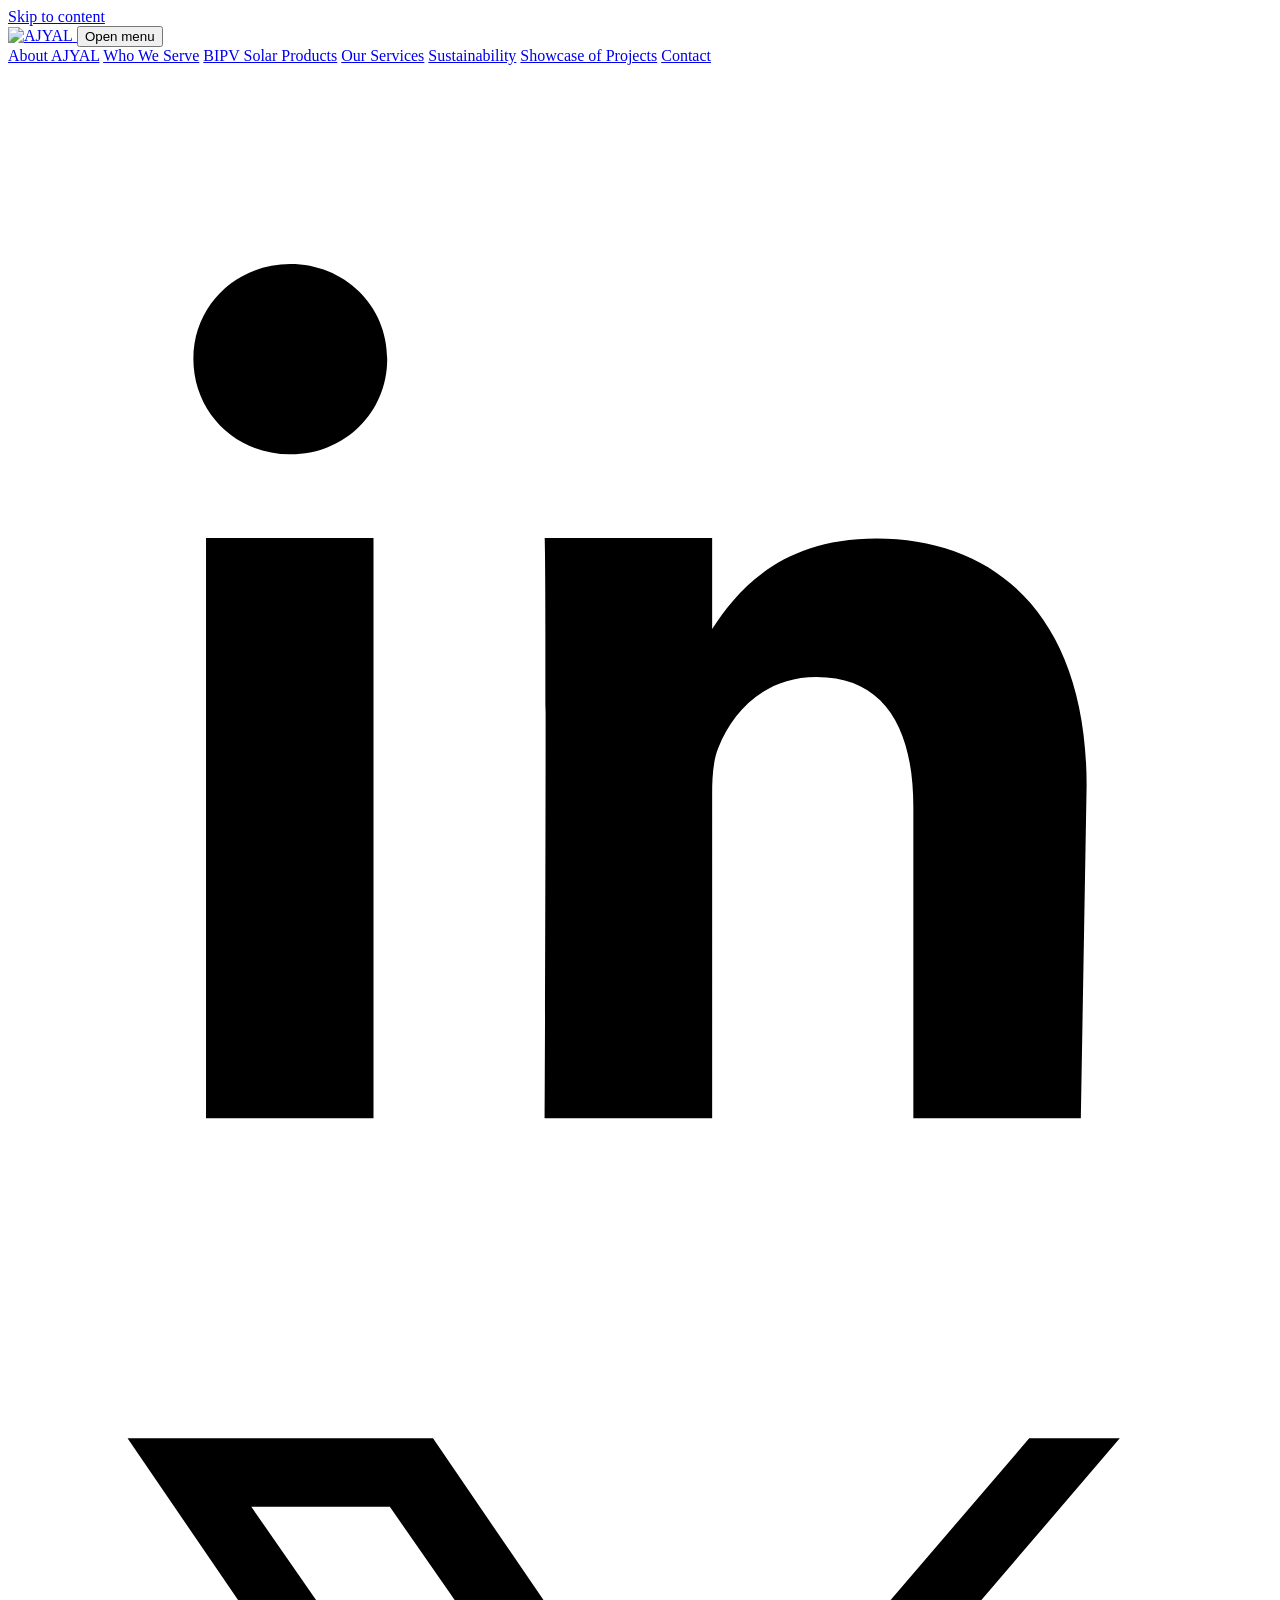
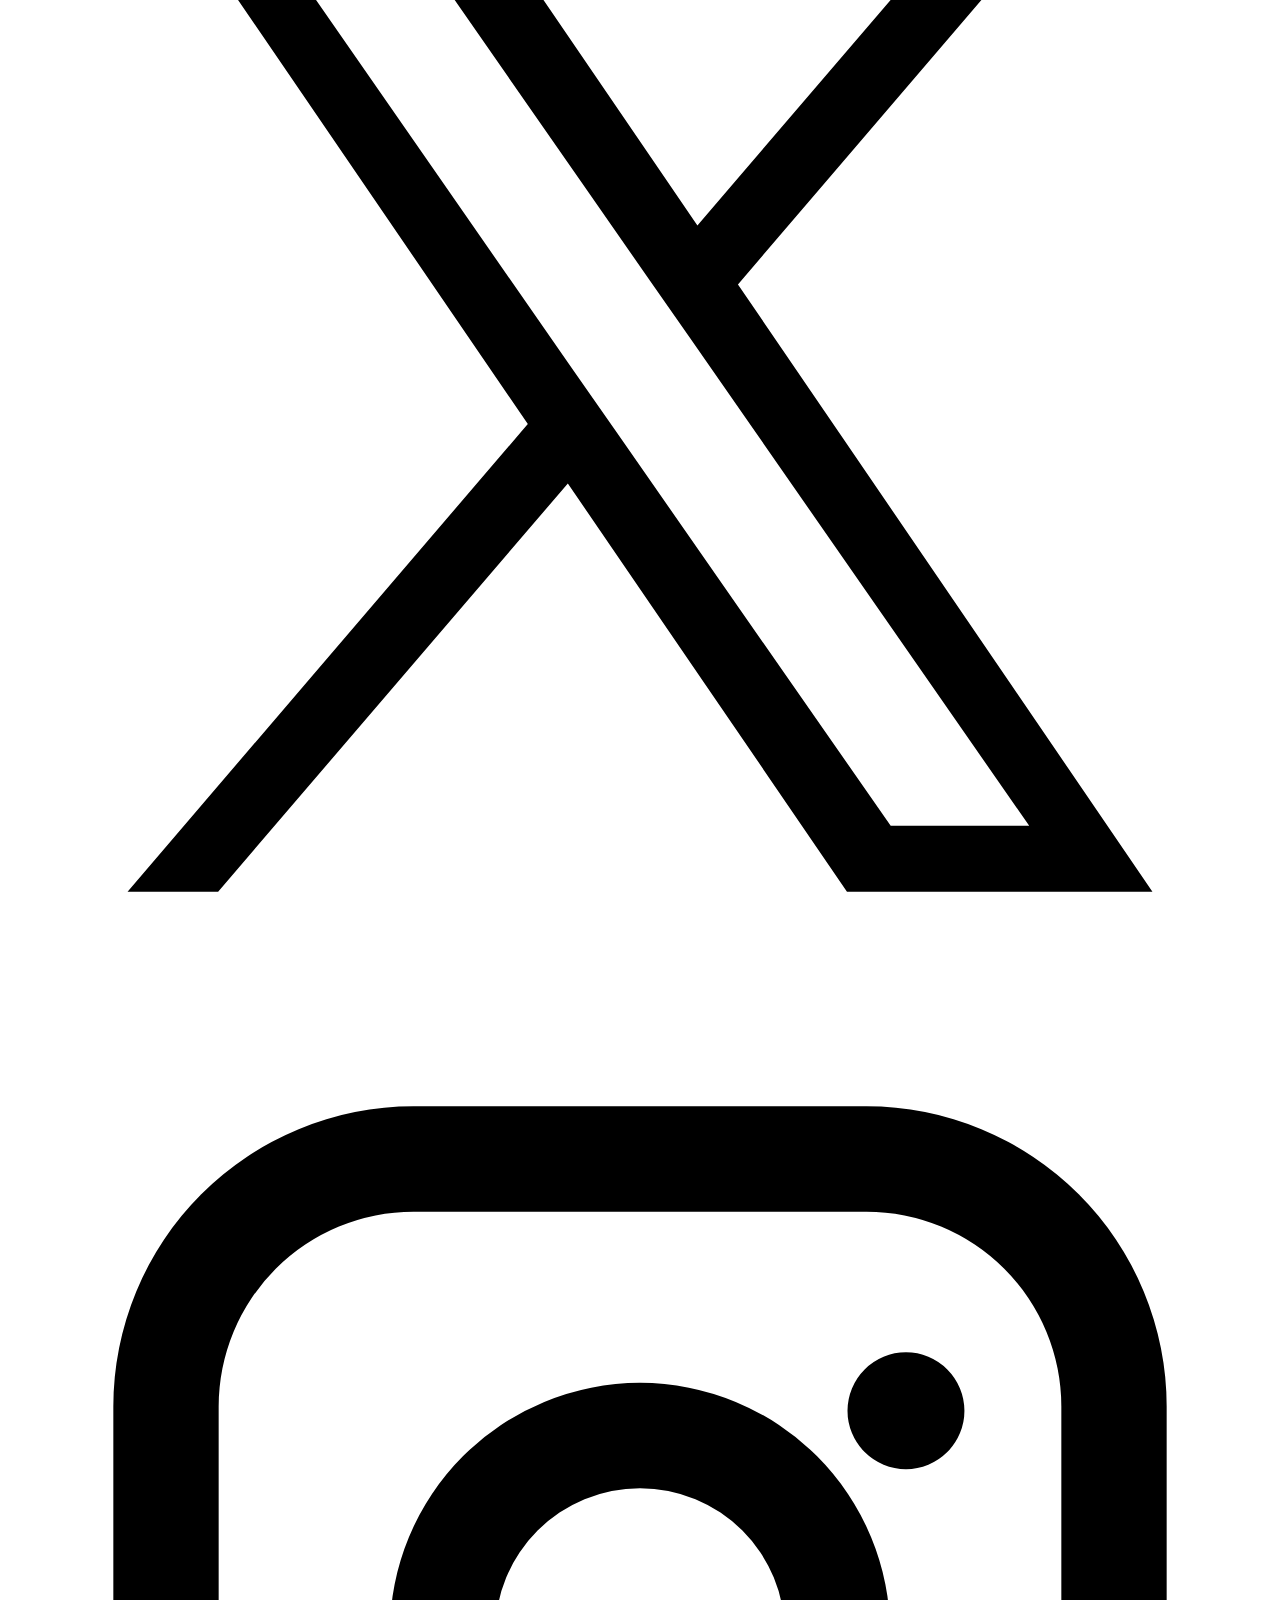
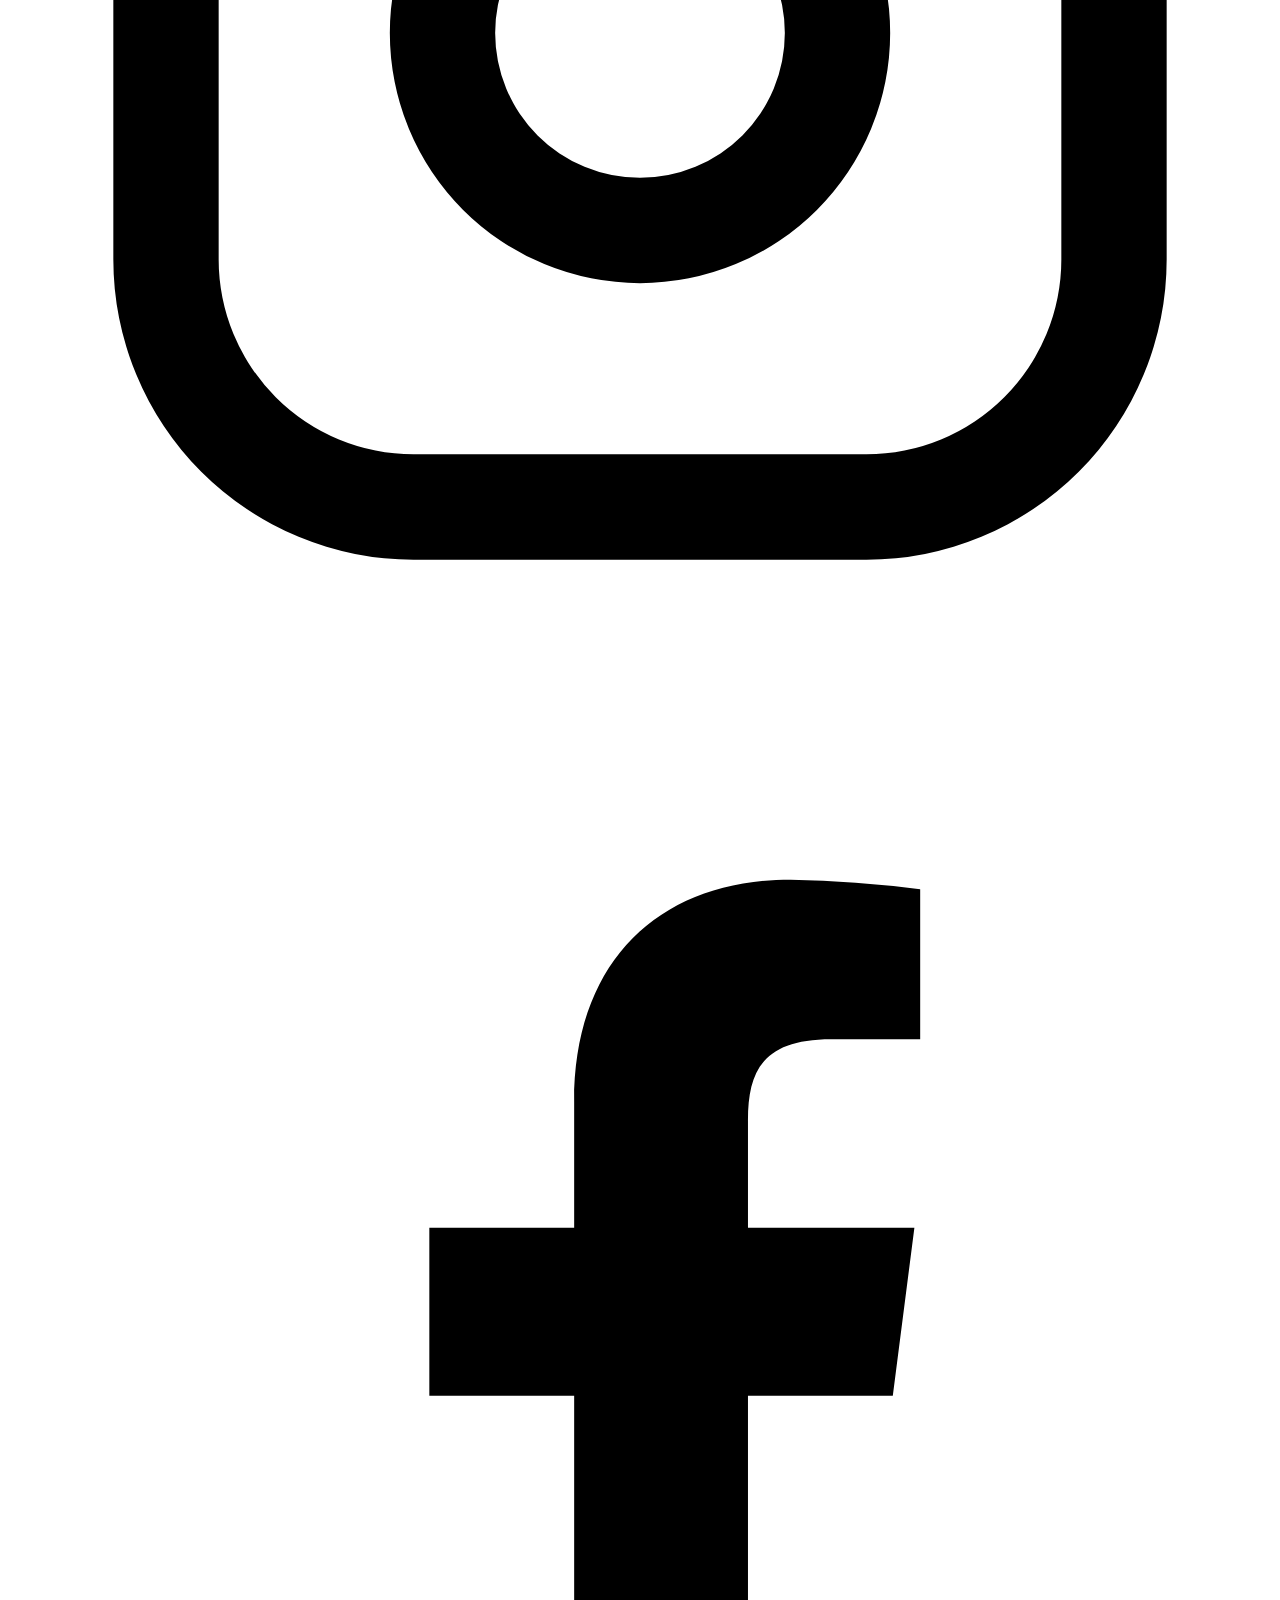
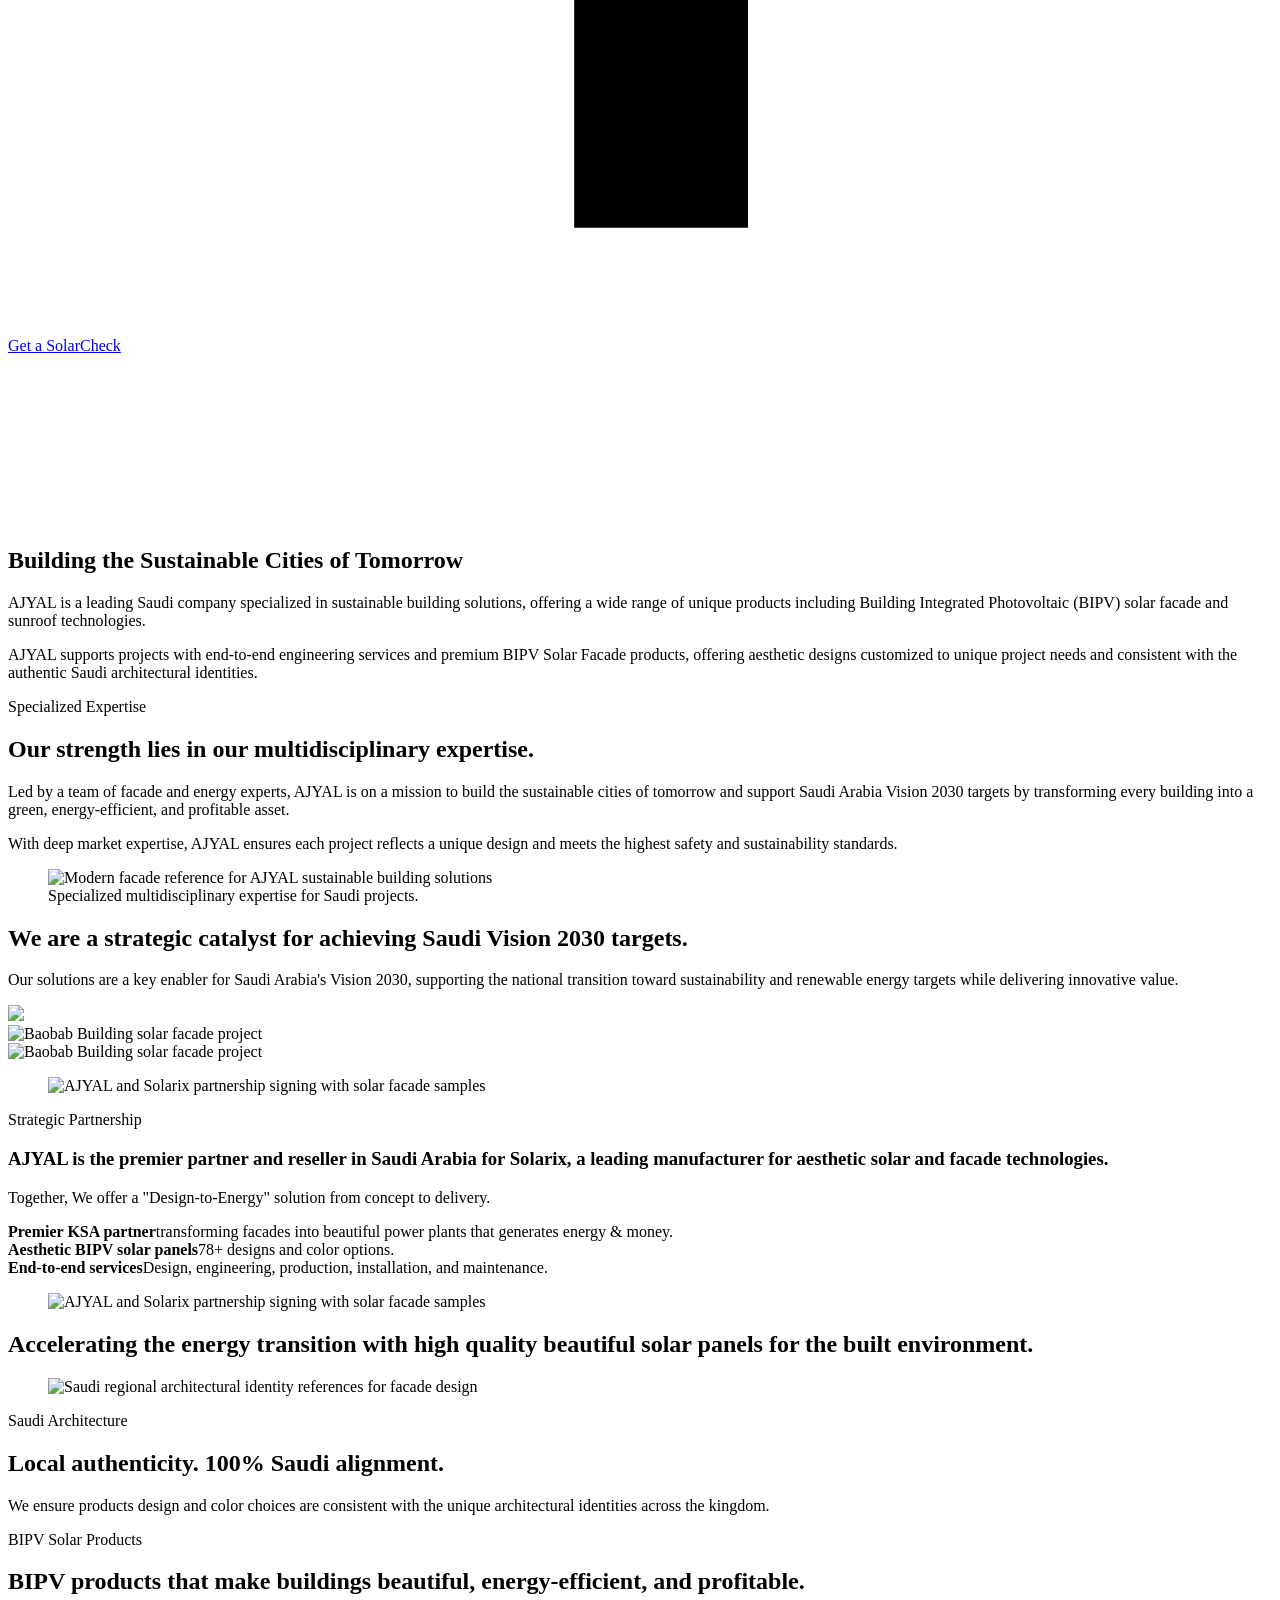
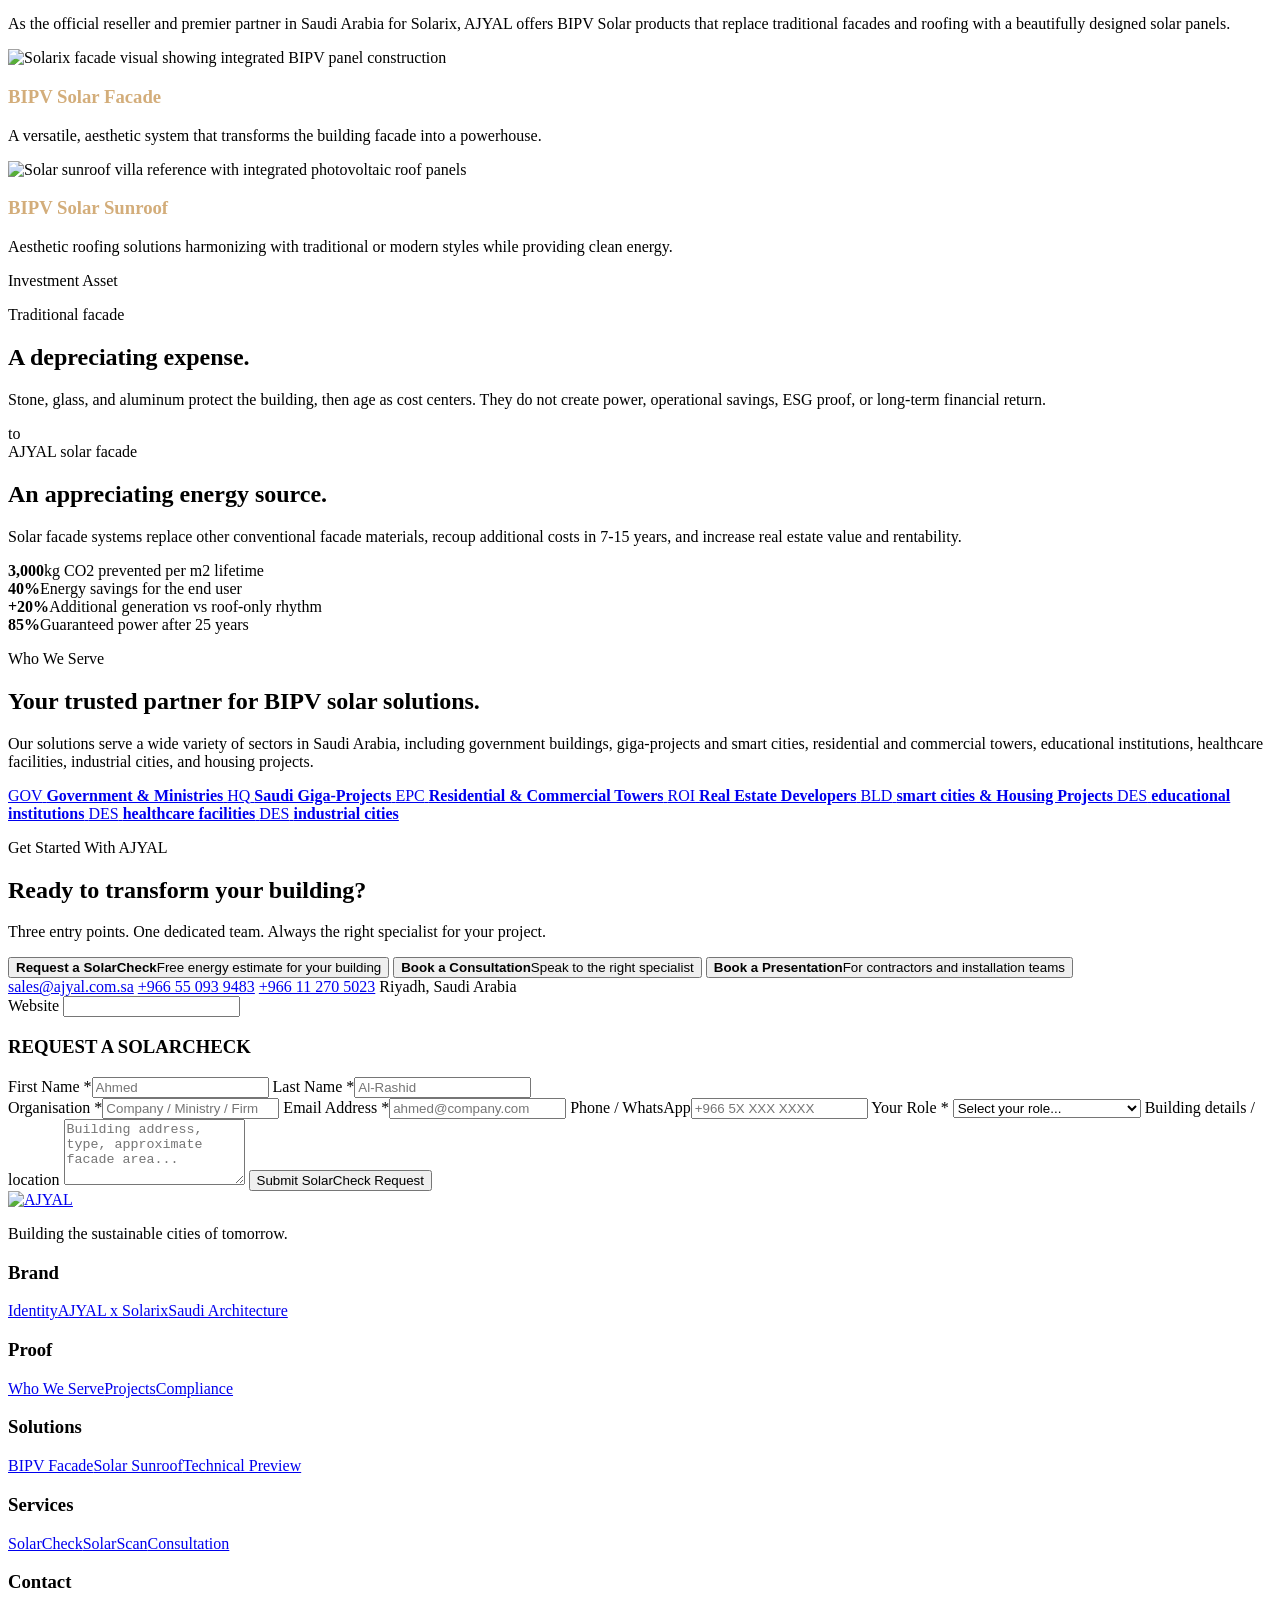
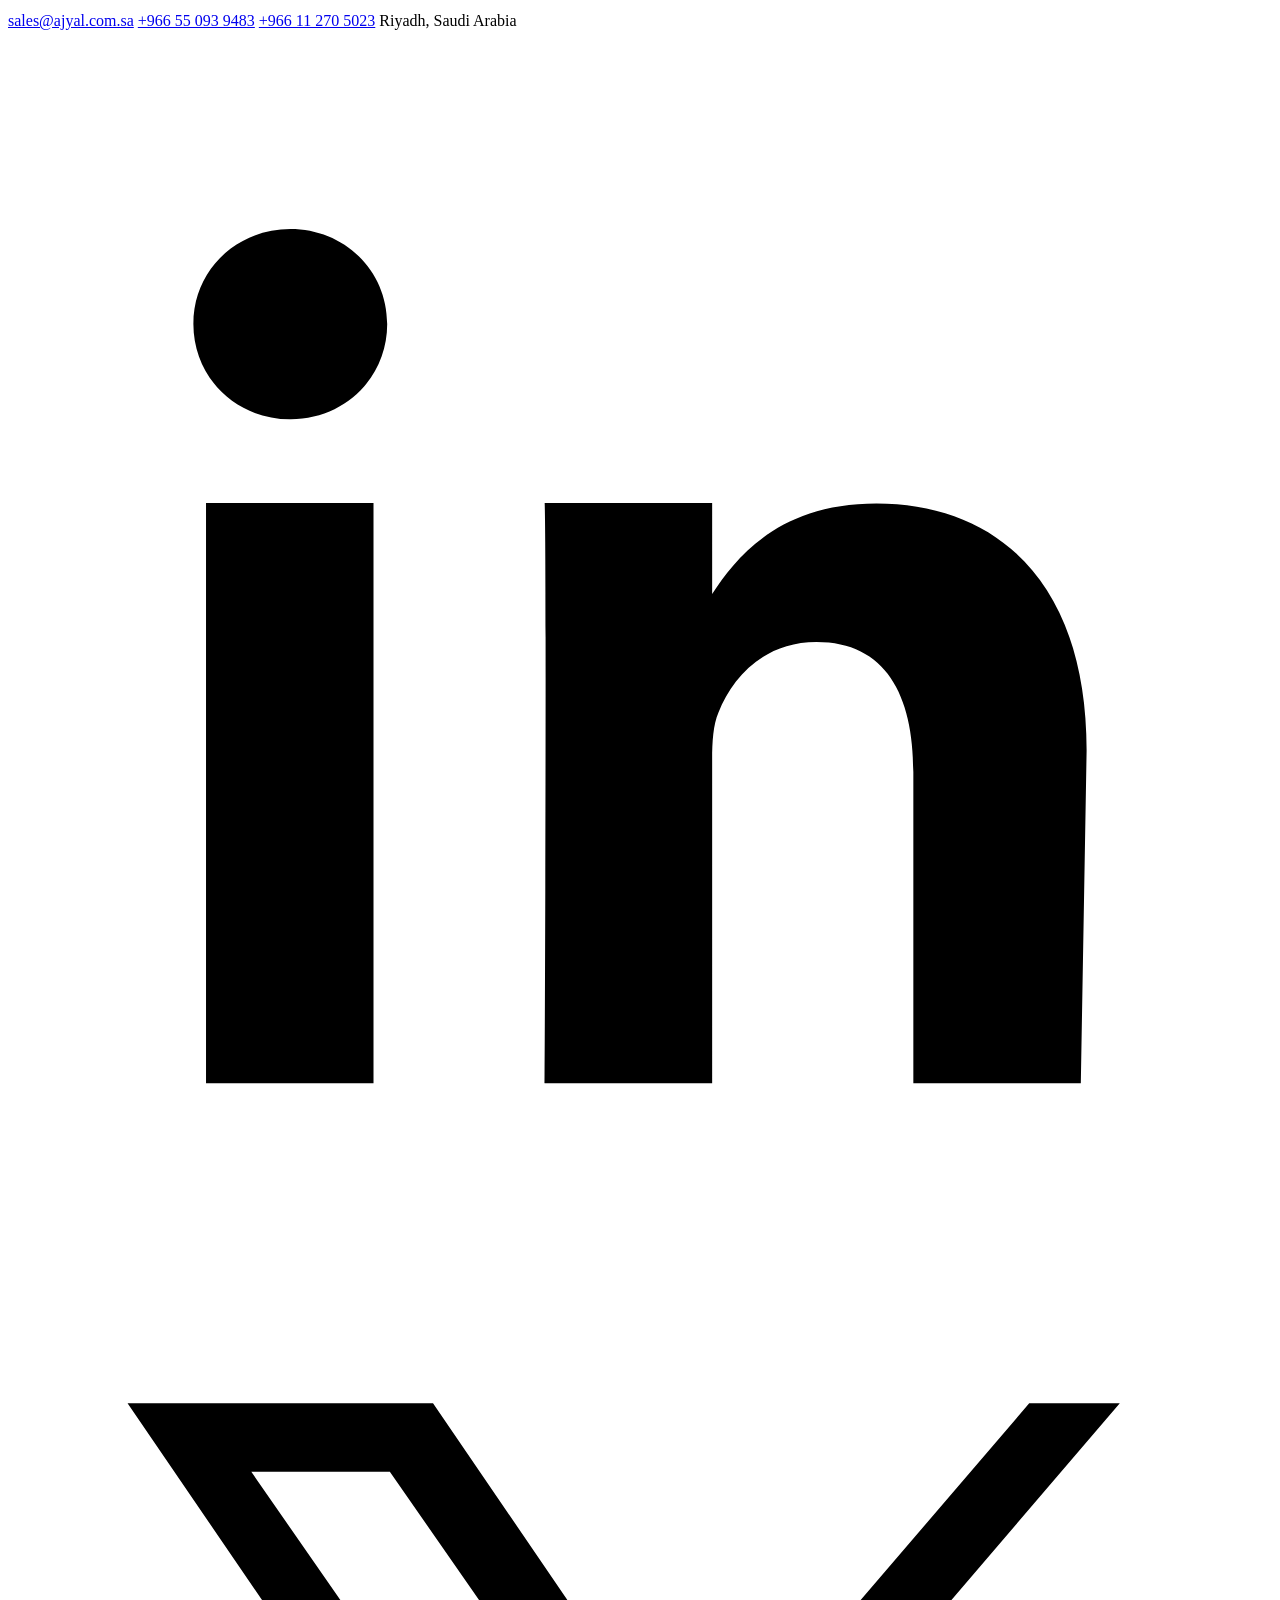
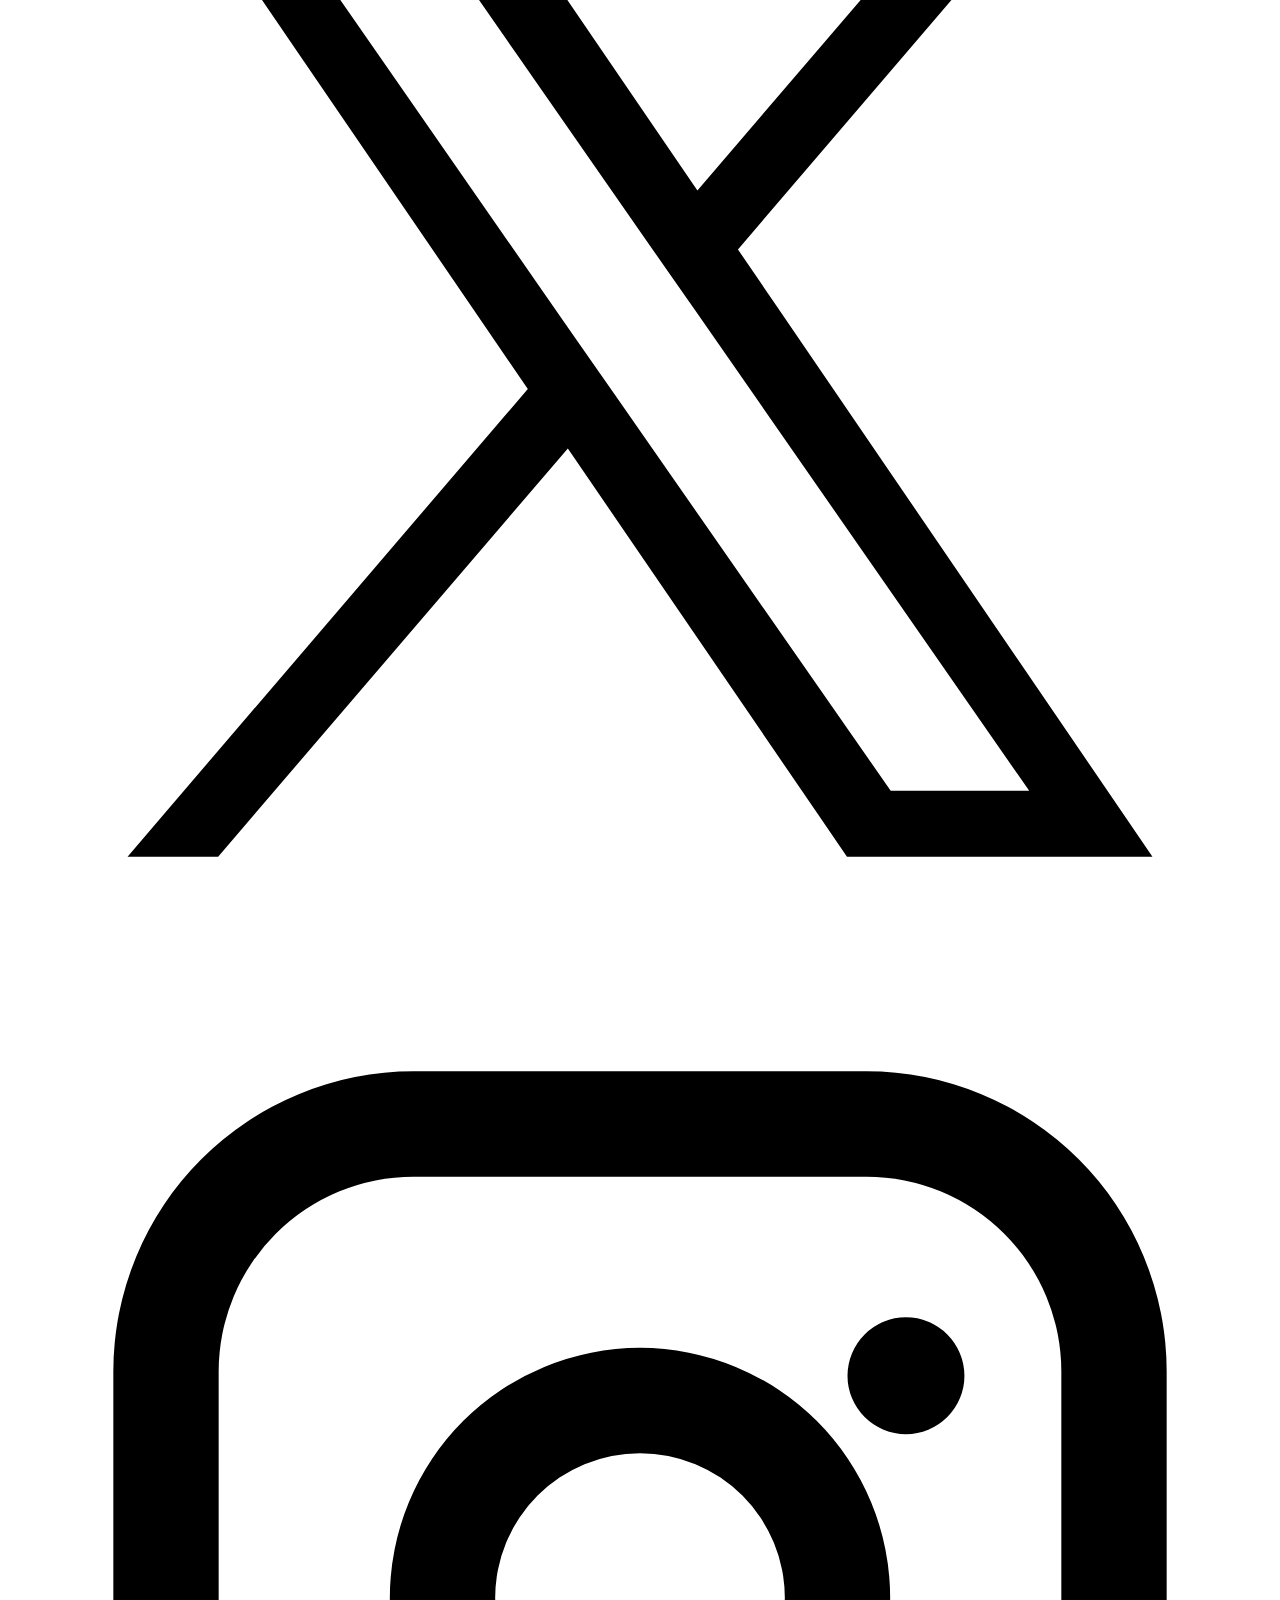
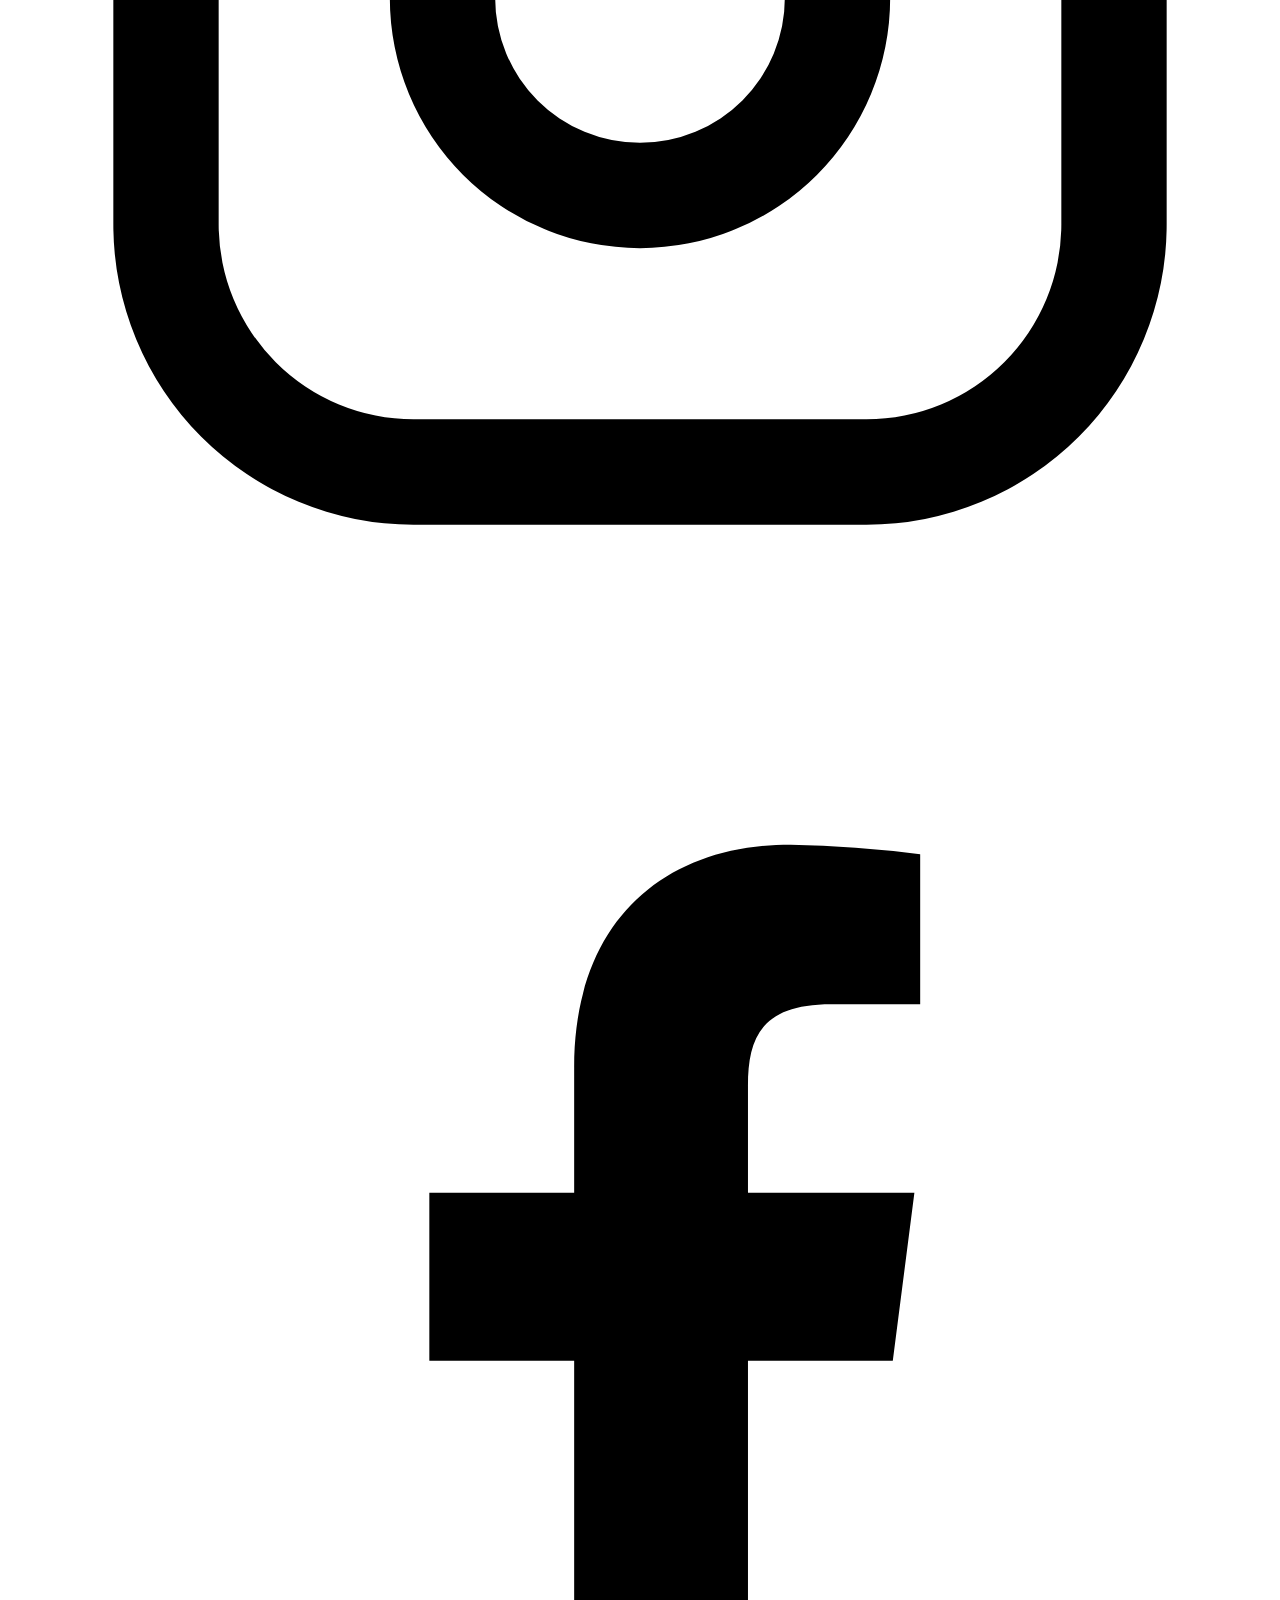
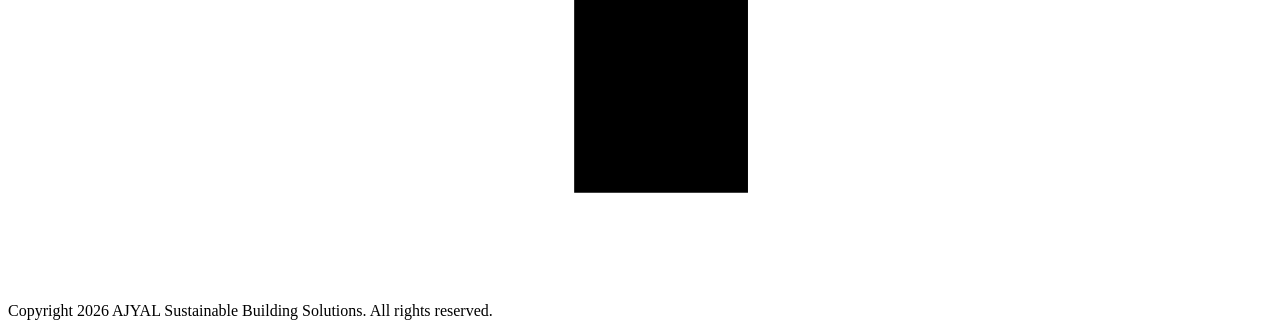
==== index.html @ d6abf7fc "Add files via upload" ====
<!doctype html>
<html lang="en">
  <head>
    <meta charset="utf-8">
    <meta name="viewport" content="width=device-width, initial-scale=1">
    <title>AJYAL | Sustainable Building Solutions</title>
    <meta name="description" content="AJYAL is Saudi Arabia's sustainable building solutions partner, transforming facades into beautiful, energy-generating assets through BIPV solar facade and sunroof solutions.">
    <link rel="stylesheet" href="assets/css/styles.css">
  </head>
  <body>
    <a class="skip-link" href="#main">Skip to content</a>

    <header class="nav" data-nav>
      <div class="nav-inner">
        <a class="brand" href="#top" aria-label="AJYAL homepage">
          <img class="brand-logo" src="assets/img/ajyal-logotype-white.svg" alt="AJYAL">
        </a>

        <button class="nav-toggle" type="button" aria-expanded="false" aria-controls="main-menu" data-nav-toggle>
          <span></span><span></span>
          <span class="sr-only">Open menu</span>
        </button>

        <nav class="nav-links" id="main-menu" data-nav-menu aria-label="Main navigation">
          <a href="#identity">About AJYAL</a>
          <a href="#audience">Who We Serve</a>
          <a href="#solutions">BIPV Solar Products</a>
          <a href="#process">Our Services</a>
          <a href="#compliance">Sustainability</a>
          <a href="#projects">Showcase of Projects</a>
          <a href="footer">Contact</a>
          <div class="nav-socials" aria-label="AJYAL social links">
            <a href="#" aria-label="LinkedIn">
              <svg viewBox="0 0 24 24" aria-hidden="true">
                <path d="M6.94 8.98H3.76V20h3.18V8.98ZM7.2 5.58c0-1.02-.82-1.8-1.84-1.8s-1.84.78-1.84 1.8.81 1.81 1.83 1.81h.02c1.02 0 1.83-.79 1.83-1.81ZM20.48 13.68c0-3.2-1.71-4.69-3.99-4.69-1.84 0-2.66 1.01-3.12 1.72V8.98h-3.18c.04 1.03 0 11.02 0 11.02h3.18v-6.15c0-.33.02-.66.12-.89.26-.66.86-1.34 1.86-1.34 1.31 0 1.84 1 1.84 2.47V20h3.18l.11-6.32Z"/>
              </svg>
            </a>
            <a href="#" aria-label="Twitter">
              <svg viewBox="0 0 24 24" aria-hidden="true">
                <path d="M13.86 10.47 21.11 2h-1.72l-6.3 7.35L8.07 2H2.27l7.6 11.12L2.27 22h1.72l6.64-7.75L15.93 22h5.8l-7.87-11.53Zm-2.35 2.74-.77-1.1L4.62 3.3h2.63l4.94 7.1.77 1.1 6.43 9.25h-2.63l-5.25-7.54Z"/>
              </svg>
            </a>
            <a href="#" aria-label="Instagram">
              <svg viewBox="0 0 24 24" aria-hidden="true">
                <path d="M7.7 2h8.6A5.7 5.7 0 0 1 22 7.7v8.6a5.7 5.7 0 0 1-5.7 5.7H7.7A5.7 5.7 0 0 1 2 16.3V7.7A5.7 5.7 0 0 1 7.7 2Zm0 2A3.7 3.7 0 0 0 4 7.7v8.6A3.7 3.7 0 0 0 7.7 20h8.6a3.7 3.7 0 0 0 3.7-3.7V7.7A3.7 3.7 0 0 0 16.3 4H7.7Zm4.3 3.25A4.75 4.75 0 1 1 7.25 12 4.75 4.75 0 0 1 12 7.25Zm0 2A2.75 2.75 0 1 0 14.75 12 2.75 2.75 0 0 0 12 9.25Zm5.05-2.58a1.11 1.11 0 1 1-1.11 1.11 1.11 1.11 0 0 1 1.11-1.11Z"/>
              </svg>
            </a>
            <a href="#" aria-label="Facebook">
              <svg viewBox="0 0 24 24" aria-hidden="true">
                <path d="M14.05 22v-8.2h2.75l.41-3.19h-3.16V8.58c0-.92.26-1.55 1.58-1.55h1.69V4.18A22.67 22.67 0 0 0 14.86 4c-2.44 0-4.11 1.49-4.11 4.22v2.39H8v3.19h2.75V22h3.3Z"/>
              </svg>
            </a>
          </div>
        </nav>

        <a class="nav-cta" href="#contact" data-route="solarcheck">Get a SolarCheck</a>
      </div>
    </header>

    <main id="main">
      <section class="hero" id="top" aria-labelledby="hero-title">
        <canvas class="hero-canvas" data-hero-canvas aria-hidden="true"></canvas>
        <div class="hero-image" aria-hidden="true"></div>
        <div class="hero-shade" aria-hidden="true"></div>
        <div class="gold-rail" aria-hidden="true"></div>
        <img class="hero-pattern" src="assets/img/ajyal-golden-pattern.png" alt="" aria-hidden="true">

        <div class="hero-shell">
          <div class="hero-copy reveal">
            <h1 id="hero-title">Building the Sustainable Cities of Tomorrow</h1>
            <p>
              AJYAL is a leading Saudi company specialized in sustainable building solutions, offering a wide range of unique products including Building Integrated Photovoltaic (BIPV) solar facade and sunroof technologies.
             </p>
              <p>
                AJYAL supports projects with end-to-end engineering services and premium BIPV Solar Facade products, offering aesthetic designs customized to unique project needs and consistent with the authentic Saudi architectural identities.
                </p>
          </div>
        </div>
      </section>

      <section class="section identity" id="identity" aria-labelledby="identity-title">
        <div class="two-col identity-grid">
          <div class="reveal">
            <div class="section-label copper">
              <span></span>
              <p>Specialized Expertise</p>
            </div>
            <h2 id="identity-title">Our strength lies in our multidisciplinary expertise.</h2>
            <p class="lead">
              Led by a team of facade and energy experts, AJYAL is on a mission to build the sustainable cities of tomorrow and support Saudi Arabia Vision 2030 targets by transforming every building into a green, energy-efficient, and profitable asset.
            </p>
            <p>
              With deep market expertise, AJYAL ensures each project reflects a unique design and meets the highest safety and sustainability standards.
            </p>
          </div>
          <figure class="image-card reveal">
            <img src="assets/img/identity-modern-facade.jpg" alt="Modern facade reference for AJYAL sustainable building solutions">
            <figcaption>Specialized multidisciplinary expertise for Saudi projects.</figcaption>
          </figure>
        </div>
      </section>

      <section class="vision-band" aria-labelledby="vision-title">
        <div class="vision-inner reveal">
          <div>
            <h2 id="vision-title">We are a strategic catalyst for achieving Saudi Vision 2030 targets.</h2>
            <p>
              Our solutions are a key enabler for Saudi Arabia's Vision 2030, supporting the national transition toward sustainability and renewable energy targets while delivering innovative value.
            </p>
          </div>
          <div class="projects-grid">
          <article class="project-card featured reveal" style="--accent: #D3AD7A;" tabindex="0">
            <img src="assets/img/Saudi_Vision_2030_logo.svg">
        </div>
        <div class="projects-grid">
          <article class="project-card featured reveal" style="--accent: #D3AD7A;" tabindex="0">
            <img src="assets/img/2874996-156298661.webp" alt="Baobab Building solar facade project">
        </div>
        <div class="projects-grid">
          <article class="project-card featured reveal" style="--accent: #D3AD7A;" tabindex="0">
            <img src="assets/img/quality-of-life-program-seeklogo.png" alt="Baobab Building solar facade project">
        </div>
      </section>

      <section class="section partner" id="partner" aria-labelledby="partner-title">
        <div class="two-col partner-grid">
          <figure class="image-card tall reveal">
            <img src="assets/img/partner-signing-solarix.jpg" alt="AJYAL and Solarix partnership signing with solar facade samples">
          </figure>
          <div class="reveal">
            <div class="section-label green">
              <span></span>
              <p>Strategic Partnership</p>
            </div>
            <h3 id="partner-title">AJYAL is the premier partner and reseller in Saudi Arabia for Solarix, a leading manufacturer for aesthetic solar and facade technologies.</h2>
            <p class="lead">
              Together, We offer a "Design-to-Energy" solution from concept to delivery.
            </p>
            <div class="partner-proof">
              <article><strong>Premier KSA partner</strong><span>transforming facades into beautiful power plants that generates energy & money.</span></article>
              <article><strong>Aesthetic BIPV solar panels</strong><span>78+ designs and color options.</span></article>
              <article><strong>End-to-end services</strong><span>Design, engineering, production, installation, and maintenance.</span></article>
            </div>
          </div>
        </div>
      </section>

<section class="section partner" id="partner" aria-labelledby="partner-title">
        <div class="two-col partner-grid">
          <figure class="image-card tall reveal">
            <img src="assets/img/solarix_collections_overview_clay_01_1200x800px.webp" alt="AJYAL and Solarix partnership signing with solar facade samples">
          </figure>
          <div class="reveal">
            <div class="section-label green">
            </div>
            <h2 id="partner-title">Accelerating the energy transition with high quality beautiful solar panels for the built environment.</h2>
          </div>
        </div>
      </section>

<section class="section architecture" id="architecture" aria-labelledby="architecture-title">
        <div class="two-col">
          <figure class="image-card reveal">
            <img src="assets/img/saudi-architecture-map.jpg" alt="Saudi regional architectural identity references for facade design">
          </figure>
          <div class="reveal">
            <div class="section-label copper">
              <span></span>
              <p>Saudi Architecture</p>
            </div>
            <h2 id="architecture-title">Local authenticity. 100% Saudi alignment.</h2>
            <p class="lead">
              We ensure products design and color choices are consistent with the unique architectural identities across the kingdom.
            </p>
          </div>
        </div>
      </section>

      <section class="section dark solutions" id="solutions" aria-labelledby="solutions-title">
        <div class="section-heading reveal">
          <div>
            <div class="section-label">
              <span></span>
              <p>BIPV Solar Products</p>
            </div>
            <h2 id="solutions-title">BIPV products that make buildings beautiful, energy-efficient, and profitable.</h2>
          </div>
          <p>
            As the official reseller and premier partner in Saudi Arabia for Solarix, AJYAL offers BIPV Solar products that replace traditional facades and roofing with a beautifully designed solar panels.
          </p>
        </div>

        <div class="solution-grid">
          <article class="solution-card reveal">
            <img src="assets/img/project-kuijpers.webp" alt="Solarix facade visual showing integrated BIPV panel construction">
            <div>
              <h3 style="color: #D3AD7A">BIPV Solar Facade</h3>
              <p>A versatile, aesthetic system that transforms the building facade into a powerhouse.</p>
            </div>
          </article>
          <article class="solution-card reveal">
            <img src="assets/img/roofing-solarix.jpg" alt="Solar sunroof villa reference with integrated photovoltaic roof panels">
            <div>
              <h3 style="color: #D3AD7A">BIPV Solar Sunroof</h3>
              <p>Aesthetic roofing solutions harmonizing with traditional or modern styles while providing clean energy.</p>
            </div>
          </article>
        </div>
      </section>

      <section class="section reframe" aria-labelledby="asset-title">
        <div class="section-label copper centered-label">
          <span></span>
          <p>Investment Asset</p>
        </div>
        <div class="compare-grid reveal">
          <article class="compare-card paper">
            <span>Traditional facade</span>
            <h2 id="asset-title">A depreciating expense.</h2>
            <p>Stone, glass, and aluminum protect the building, then age as cost centers. They do not create power, operational savings, ESG proof, or long-term financial return.</p>
          </article>
          <div class="compare-arrow" aria-hidden="true">to</div>
          <article class="compare-card black">
            <span>AJYAL solar facade</span>
            <h2>An appreciating energy source.</h2>
            <p>Solar facade systems replace other conventional facade materials, recoup additional costs in 7-15 years, and increase real estate value and rentability.</p>
          </article>
        </div>
      </section>

      <section class="stats-strip" aria-label="BIPV performance statistics">
        <article class="reveal"><strong>3,000</strong><span>kg CO2 prevented per m2 lifetime</span></article>
        <article class="reveal"><strong>40%</strong><span>Energy savings for the end user</span></article>
        <article class="reveal"><strong>+20%</strong><span>Additional generation vs roof-only rhythm</span></article>
        <article class="reveal"><strong>85%</strong><span>Guaranteed power after 25 years</span></article>
      </section>

      <section class="section audience" id="audience" aria-labelledby="audience-title">
        <div class="section-heading reveal">
          <div>
            <div class="section-label copper">
              <span></span>
              <p>Who We Serve</p>
            </div>
            <h2 id="audience-title">Your trusted partner for BIPV solar solutions.</h2>
          </div>
          <p>
            Our solutions serve a wide variety of sectors in Saudi Arabia, including government buildings, giga-projects and smart cities, residential and commercial towers, educational institutions, healthcare facilities, industrial cities, and housing projects.
          </p>
        </div>
        <div class="audience-grid">
          <a class="audience-card reveal gov" href="#compliance">
            <span class="audience-icon">GOV</span>
            <strong>Government & Ministries</strong>
          </a>
          <a class="audience-card reveal hq" href="#contact" data-route="Consultation">
            <span class="audience-icon">HQ</span>
            <strong>Saudi Giga-Projects</strong>
          </a>
          <a class="audience-card reveal epc" href="#technical">
            <span class="audience-icon">EPC</span>
            <strong>Residential & Commercial Towers</strong>
          </a>
          <a class="audience-card reveal dev" href="#contact" data-route="SolarCheck">
            <span class="audience-icon">ROI</span>
            <strong>Real Estate Developers</strong>
          </a>
          <a class="audience-card reveal con" href="#process">
            <span class="audience-icon">BLD</span>
            <strong>smart cities & Housing Projects</strong>
          </a>
          <a class="audience-card reveal arch" href="#design">
            <span class="audience-icon">DES</span>
            <strong>educational institutions</strong>
          </a>
          <a class="audience-card reveal arch" href="#design">
            <span class="audience-icon">DES</span>
            <strong>healthcare facilities</strong>
          </a>
          <a class="audience-card reveal arch" href="#design">
            <span class="audience-icon">DES</span>
            <strong>industrial cities</strong>
          </a>
        </div>
      </section>

      <section class="section contact dark" id="contact" aria-labelledby="contact-title">
        <div class="contact-heading reveal">
          <div class="section-label centered-label">
            <span></span>
            <p>Get Started With AJYAL</p>
            <span></span>
          </div>
          <h2 id="contact-title">Ready to transform your building?</h2>
          <p>Three entry points. One dedicated team. Always the right specialist for your project.</p>
        </div>

        <div class="contact-grid reveal">
          <div class="route-tabs" role="tablist" aria-label="Contact route">
            <button type="button" class="route-tab is-active" role="tab" aria-selected="true" data-route-tab="SolarCheck">
              <strong>Request a SolarCheck</strong><span>Free energy estimate for your building</span>
            </button>
            <button type="button" class="route-tab" role="tab" aria-selected="false" data-route-tab="Consultation">
              <strong>Book a Consultation</strong><span>Speak to the right specialist</span>
            </button>
            <button type="button" class="route-tab" role="tab" aria-selected="false" data-route-tab="Presentation">
              <strong>Book a Presentation</strong><span>For contractors and installation teams</span>
            </button>
            <div class="contact-info">
              <a href="mailto:sales@ajyal.com.sa">sales@ajyal.com.sa</a>
              <a href="tel:+966550939483">+966 55 093 9483</a>
              <a href="tel:+966112705023">+966 11 270 5023</a>
              <span>Riyadh, Saudi Arabia</span>
            </div>
          </div>

          <form class="lead-form" action="contact.php" method="post" data-lead-form>
            <input type="hidden" name="route" value="SolarCheck" data-route-input>
            <label class="honeypot">Website <input type="text" name="website" tabindex="-1" autocomplete="off"></label>
            <div class="form-status" data-form-status role="status" aria-live="polite"></div>
            <div class="form-title">
              <h3 data-form-title>REQUEST A SOLARCHECK</h3>
              <span></span>
            </div>
            <div class="form-row">
              <label>First Name *<input type="text" name="first_name" placeholder="Ahmed" required></label>
              <label>Last Name *<input type="text" name="last_name" placeholder="Al-Rashid" required></label>
            </div>
            <label>Organisation *<input type="text" name="organization" placeholder="Company / Ministry / Firm" required></label>
            <label>Email Address *<input type="email" name="email" placeholder="ahmed@company.com" required></label>
            <label>Phone / WhatsApp<input type="tel" name="phone" placeholder="+966 5X XXX XXXX"></label>
            <label>Your Role *
              <select name="role" required>
                <option value="">Select your role...</option>
                <option>Architect / Design House</option>
                <option>EPC / Engineering Firm</option>
                <option>Real Estate Developer</option>
                <option>Government / Ministry</option>
                <option>Contractor</option>
                <option>International Company / HQ</option>
                <option>Other</option>
              </select>
            </label>
            <label><span data-message-label>Building details / location</span>
              <textarea name="message" rows="4" placeholder="Building address, type, approximate facade area..." required></textarea>
            </label>
            <button class="btn btn-gold form-submit" type="submit" data-submit-label>Submit SolarCheck Request</button>
            <noscript>
              <p class="noscript-note">JavaScript is disabled. The form will submit directly to contact.php.</p>
            </noscript>
          </form>
        </div>
      </section>
    </main>

    <footer class="footer">
      <div class="footer-grid">
        <div>
          <a class="brand" href="#top" aria-label="AJYAL homepage">
            <img class="brand-logo brand-logo-footer" src="assets/img/ajyal-logotype-white.svg" alt="AJYAL">
          </a>
          <p>Building the sustainable cities of tomorrow.</p>
        </div>
        <div><h3>Brand</h3><a href="#identity">Identity</a><a href="#partner">AJYAL x Solarix</a><a href="#architecture">Saudi Architecture</a></div>
        <div><h3>Proof</h3><a href="#audience">Who We Serve</a><a href="#projects">Projects</a><a href="#compliance">Compliance</a></div>
        <div><h3>Solutions</h3><a href="#solutions">BIPV Facade</a><a href="#solutions">Solar Sunroof</a><a href="#technical">Technical Preview</a></div>
        <div><h3>Services</h3><a href="#process">SolarCheck</a><a href="#process">SolarScan</a><a href="#contact">Consultation</a></div>
        <div>
          <h3>Contact</h3>
          <a href="mailto:sales@ajyal.com.sa">sales@ajyal.com.sa</a>
          <a href="tel:+966550939483">+966 55 093 9483</a>
          <a href="tel:+966112705023">+966 11 270 5023</a>
          <span class="footer-location">Riyadh, Saudi Arabia</span>
          <div class="footer-socials" aria-label="AJYAL social links">
            <a href="#" aria-label="LinkedIn">
              <svg viewBox="0 0 24 24" aria-hidden="true">
                <path d="M6.94 8.98H3.76V20h3.18V8.98ZM7.2 5.58c0-1.02-.82-1.8-1.84-1.8s-1.84.78-1.84 1.8.81 1.81 1.83 1.81h.02c1.02 0 1.83-.79 1.83-1.81ZM20.48 13.68c0-3.2-1.71-4.69-3.99-4.69-1.84 0-2.66 1.01-3.12 1.72V8.98h-3.18c.04 1.03 0 11.02 0 11.02h3.18v-6.15c0-.33.02-.66.12-.89.26-.66.86-1.34 1.86-1.34 1.31 0 1.84 1 1.84 2.47V20h3.18l.11-6.32Z"/>
              </svg>
            </a>
            <a href="#" aria-label="Twitter">
              <svg viewBox="0 0 24 24" aria-hidden="true">
                <path d="M13.86 10.47 21.11 2h-1.72l-6.3 7.35L8.07 2H2.27l7.6 11.12L2.27 22h1.72l6.64-7.75L15.93 22h5.8l-7.87-11.53Zm-2.35 2.74-.77-1.1L4.62 3.3h2.63l4.94 7.1.77 1.1 6.43 9.25h-2.63l-5.25-7.54Z"/>
              </svg>
            </a>
            <a href="#" aria-label="Instagram">
              <svg viewBox="0 0 24 24" aria-hidden="true">
                <path d="M7.7 2h8.6A5.7 5.7 0 0 1 22 7.7v8.6a5.7 5.7 0 0 1-5.7 5.7H7.7A5.7 5.7 0 0 1 2 16.3V7.7A5.7 5.7 0 0 1 7.7 2Zm0 2A3.7 3.7 0 0 0 4 7.7v8.6A3.7 3.7 0 0 0 7.7 20h8.6a3.7 3.7 0 0 0 3.7-3.7V7.7A3.7 3.7 0 0 0 16.3 4H7.7Zm4.3 3.25A4.75 4.75 0 1 1 7.25 12 4.75 4.75 0 0 1 12 7.25Zm0 2A2.75 2.75 0 1 0 14.75 12 2.75 2.75 0 0 0 12 9.25Zm5.05-2.58a1.11 1.11 0 1 1-1.11 1.11 1.11 1.11 0 0 1 1.11-1.11Z"/>
              </svg>
            </a>
            <a href="#" aria-label="Facebook">
              <svg viewBox="0 0 24 24" aria-hidden="true">
                <path d="M14.05 22v-8.2h2.75l.41-3.19h-3.16V8.58c0-.92.26-1.55 1.58-1.55h1.69V4.18A22.67 22.67 0 0 0 14.86 4c-2.44 0-4.11 1.49-4.11 4.22v2.39H8v3.19h2.75V22h3.3Z"/>
              </svg>
            </a>
          </div>
        </div>
      </div>
      <div class="footer-bottom">
        <span>Copyright 2026 AJYAL Sustainable Building Solutions. All rights reserved.</span>
      </div>
    </footer>

    <script src="assets/js/main.js"></script>
  </body>
</html>
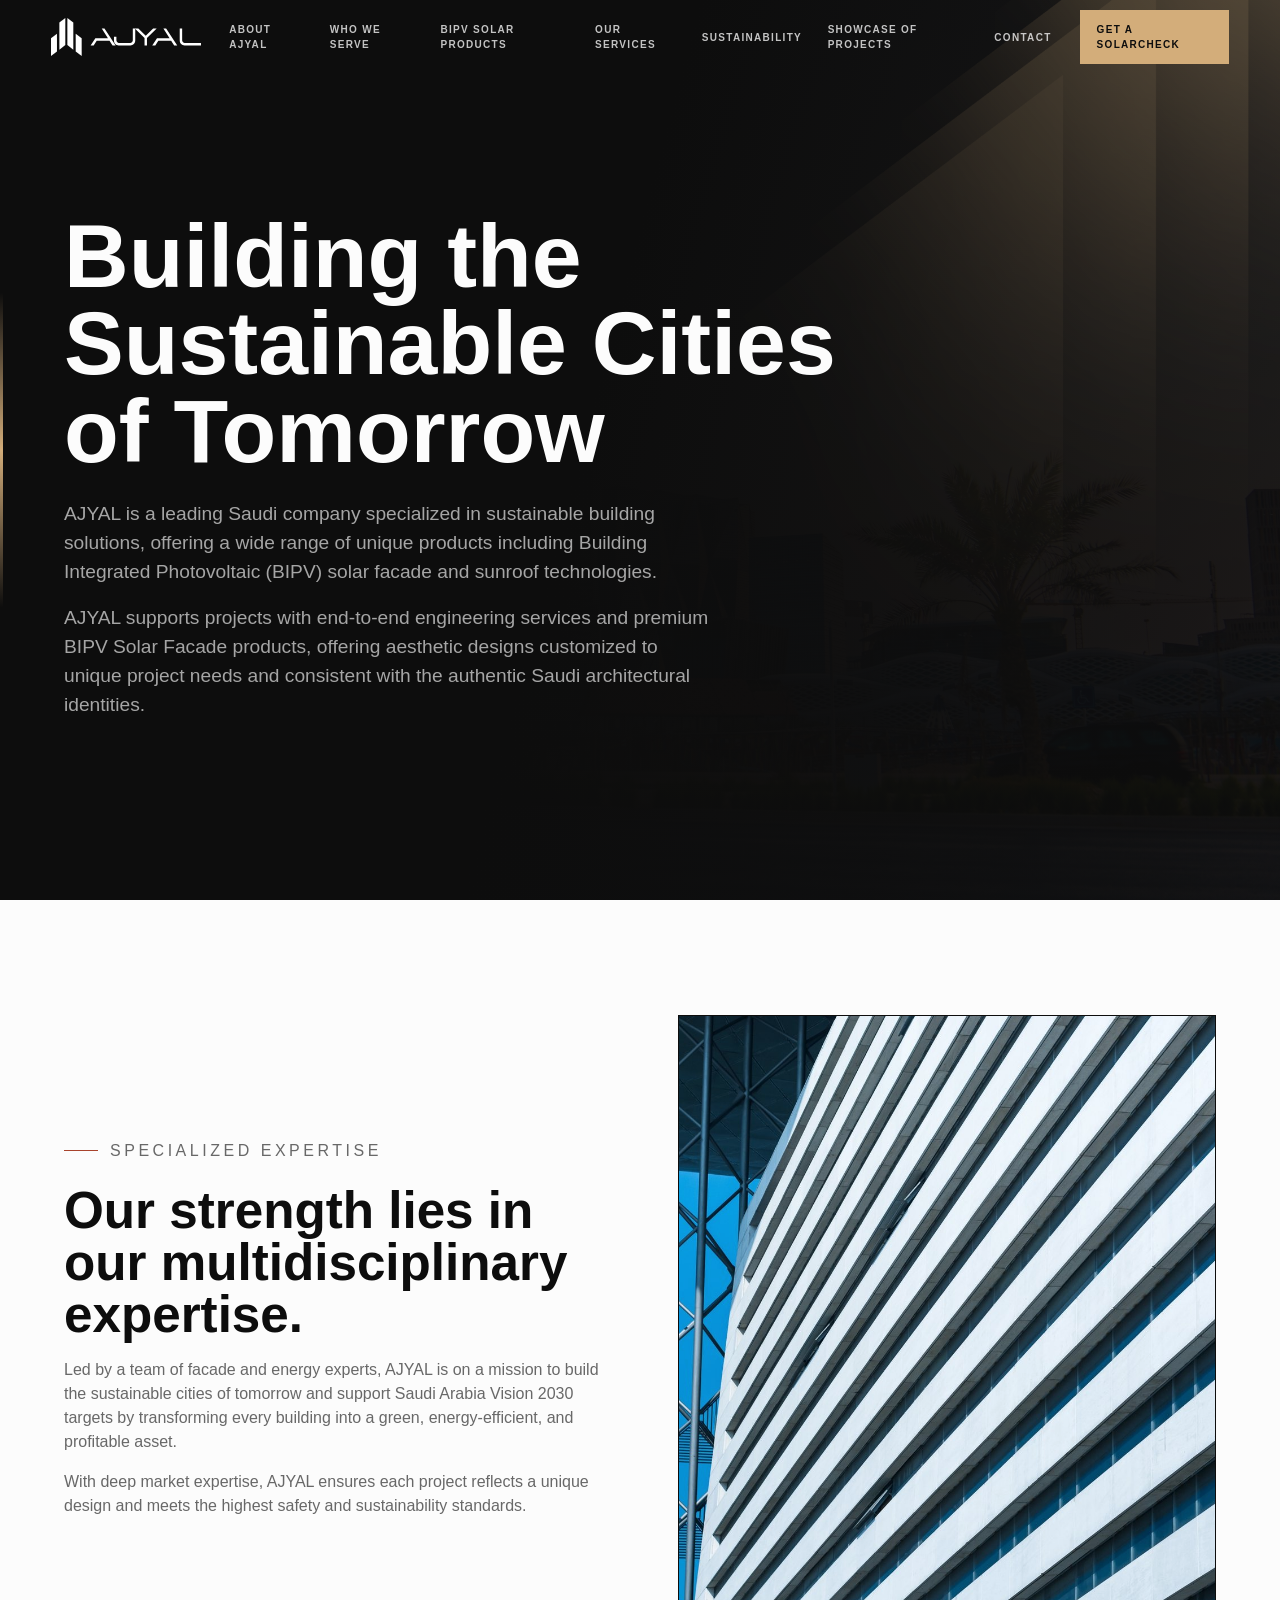
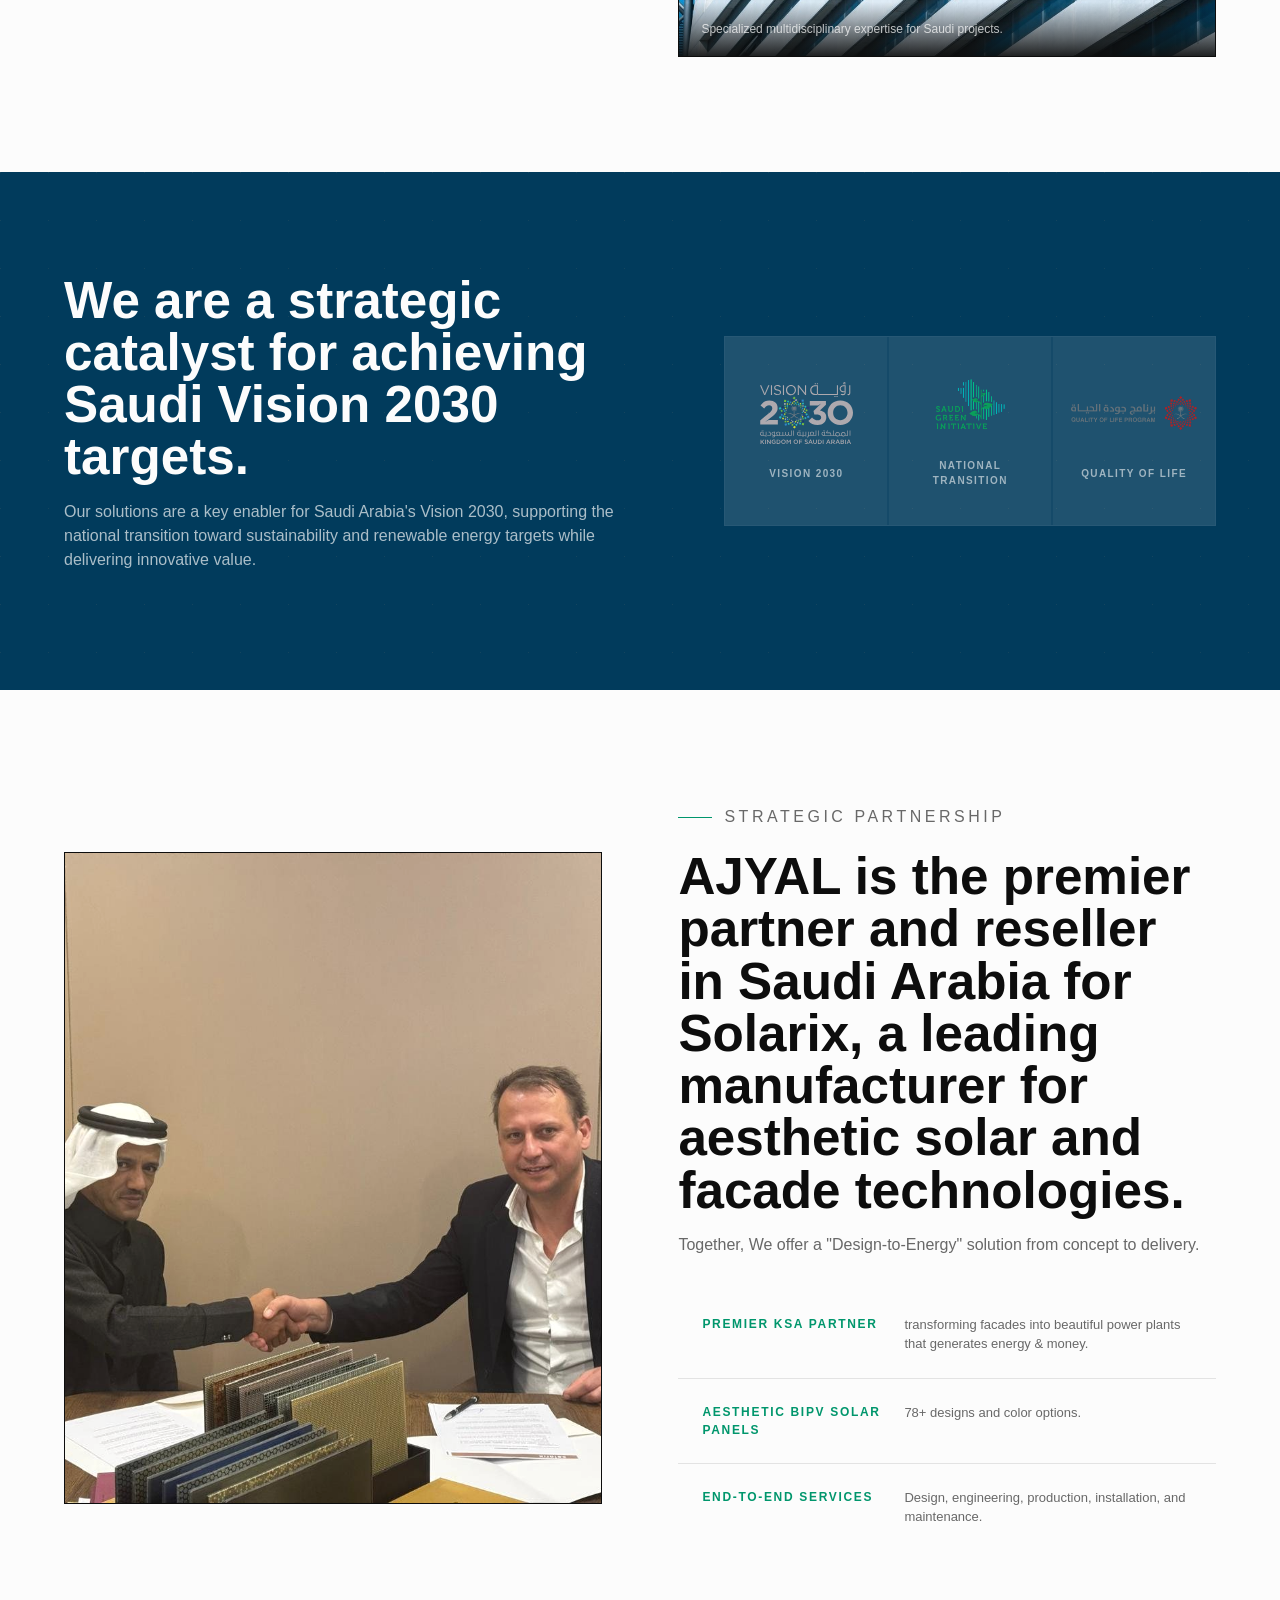
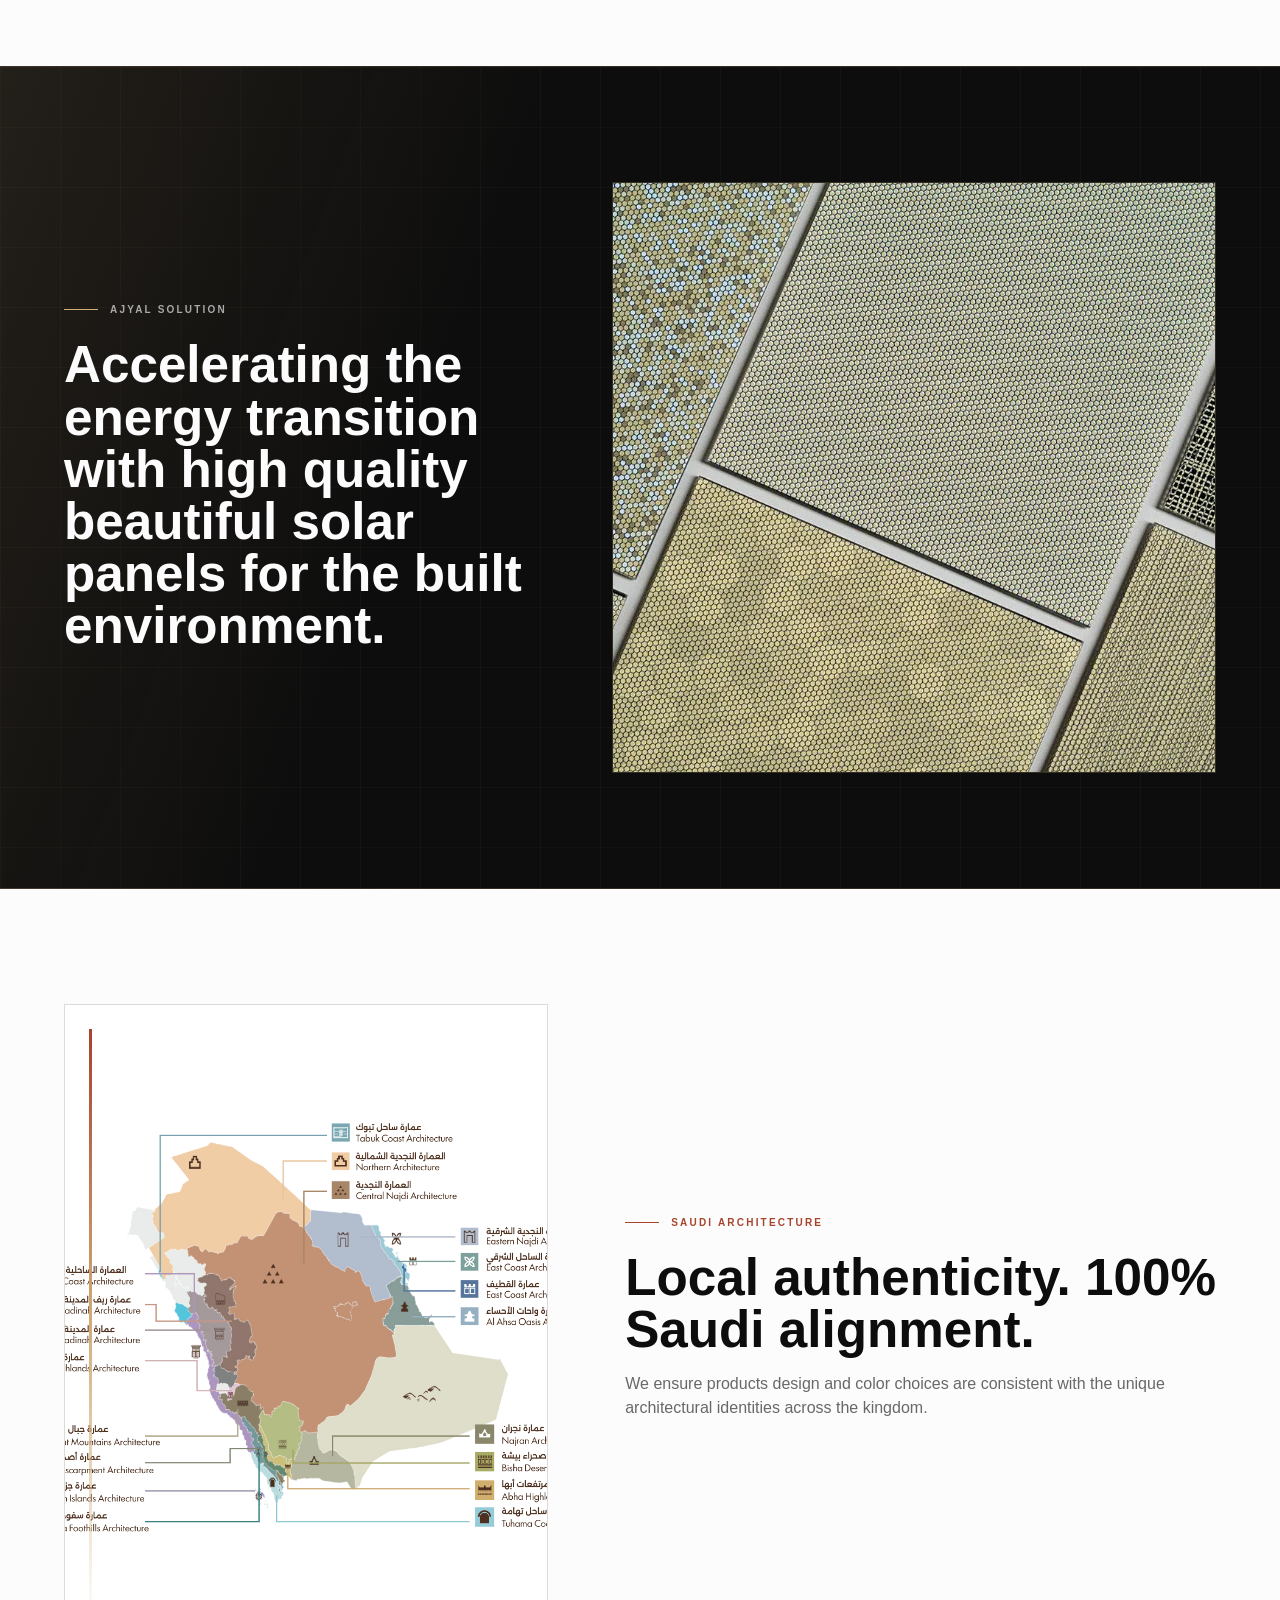
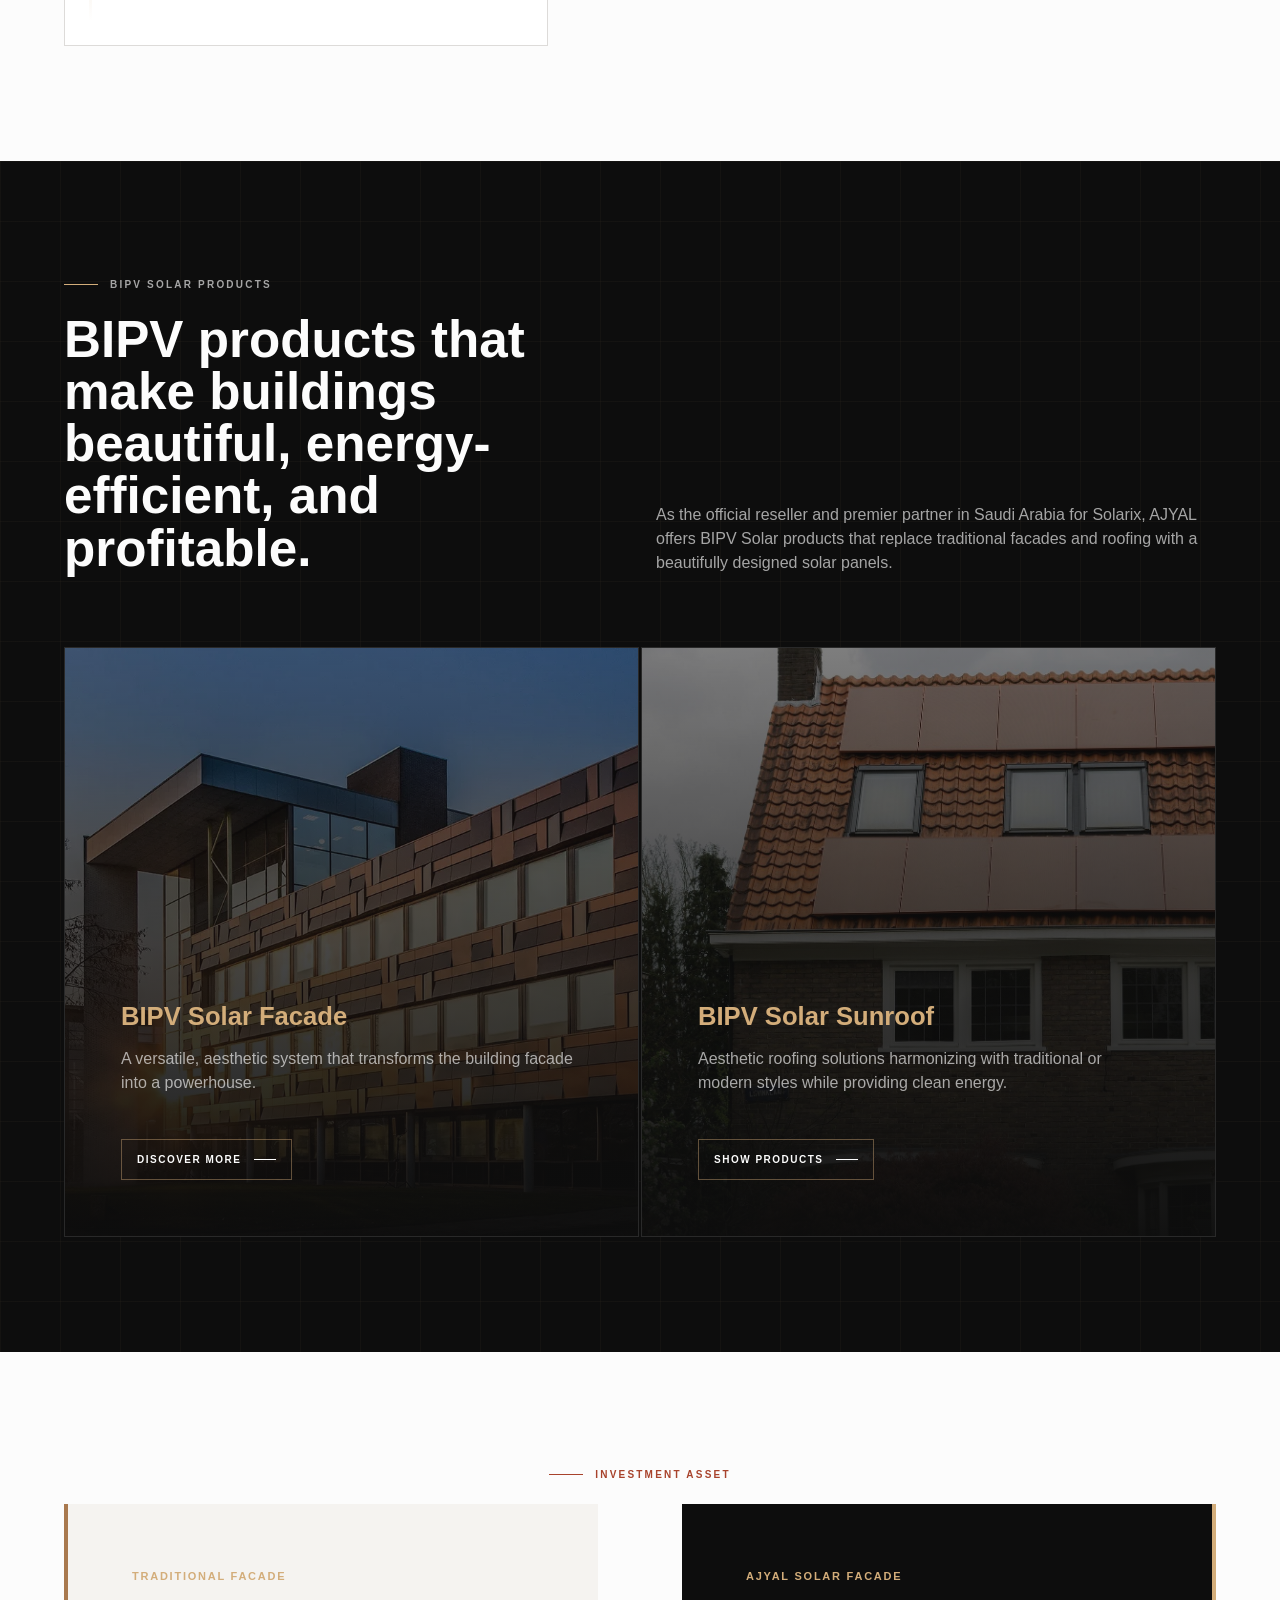
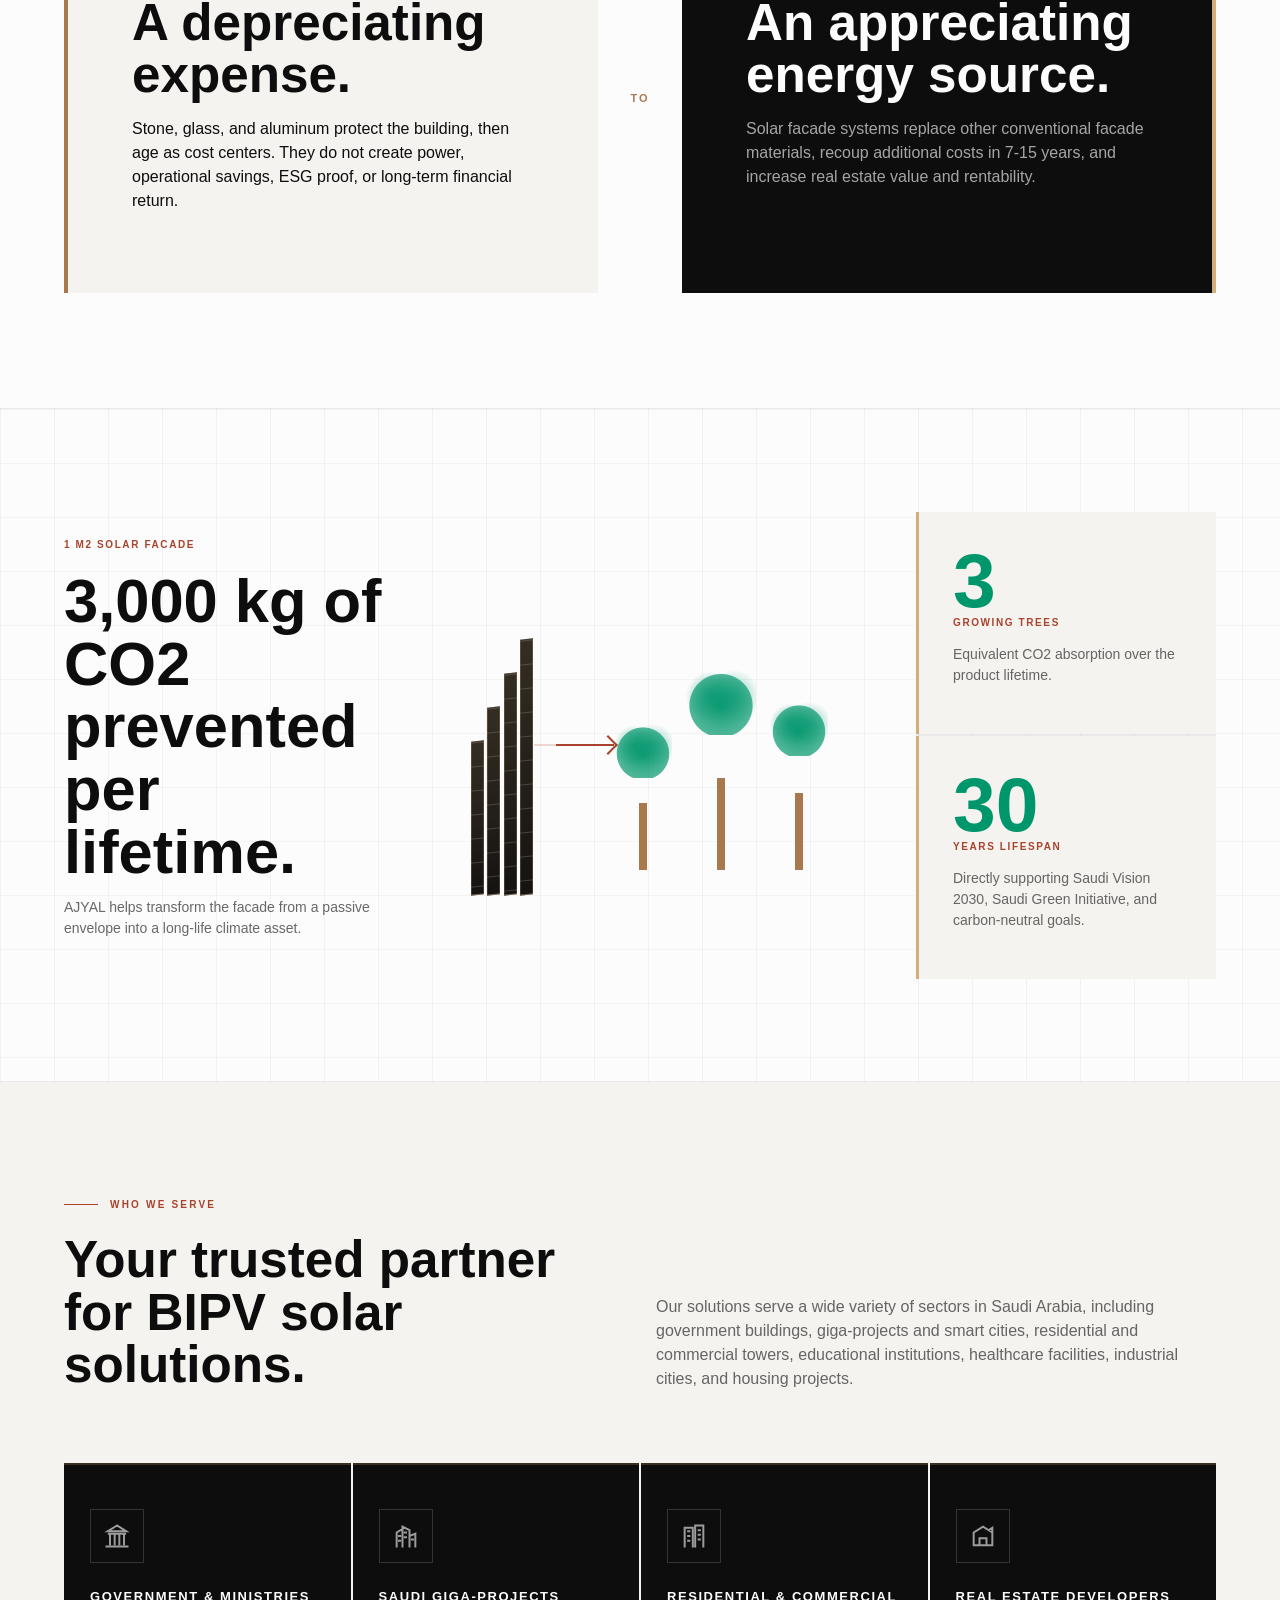
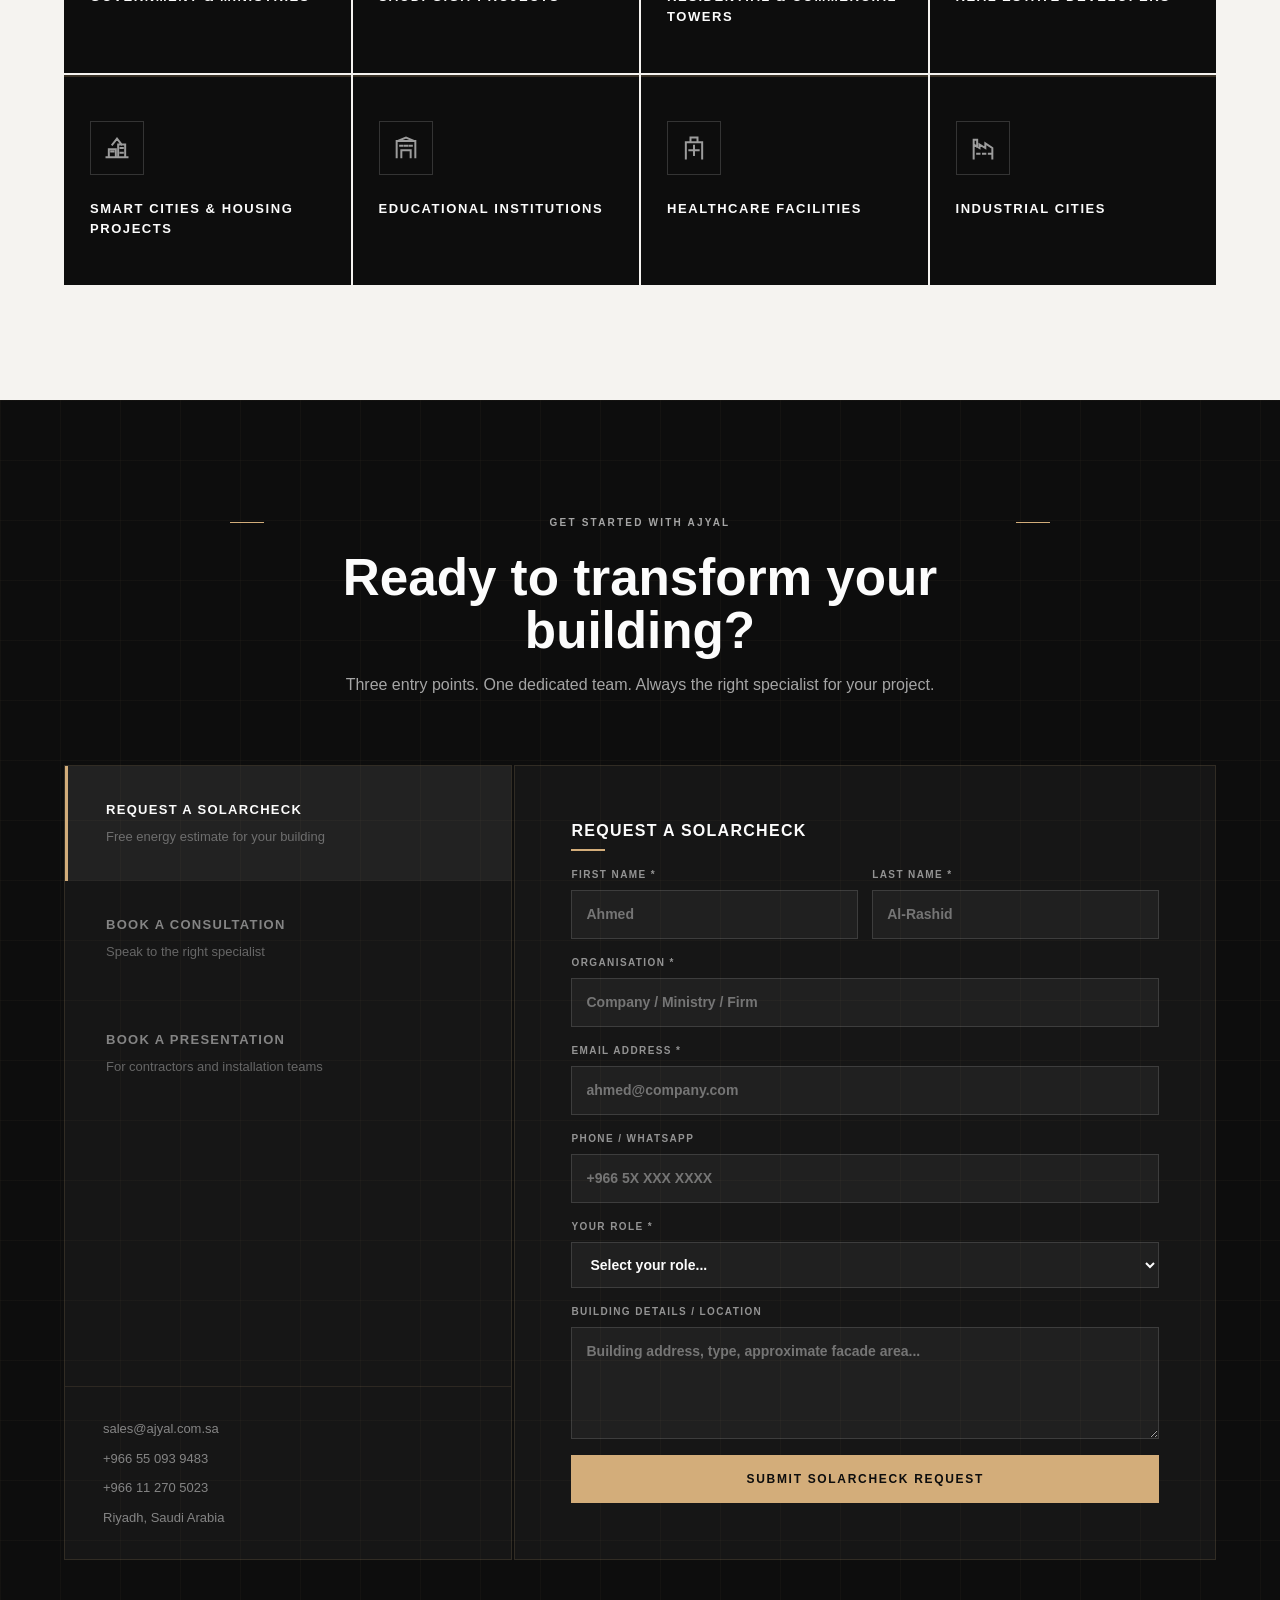
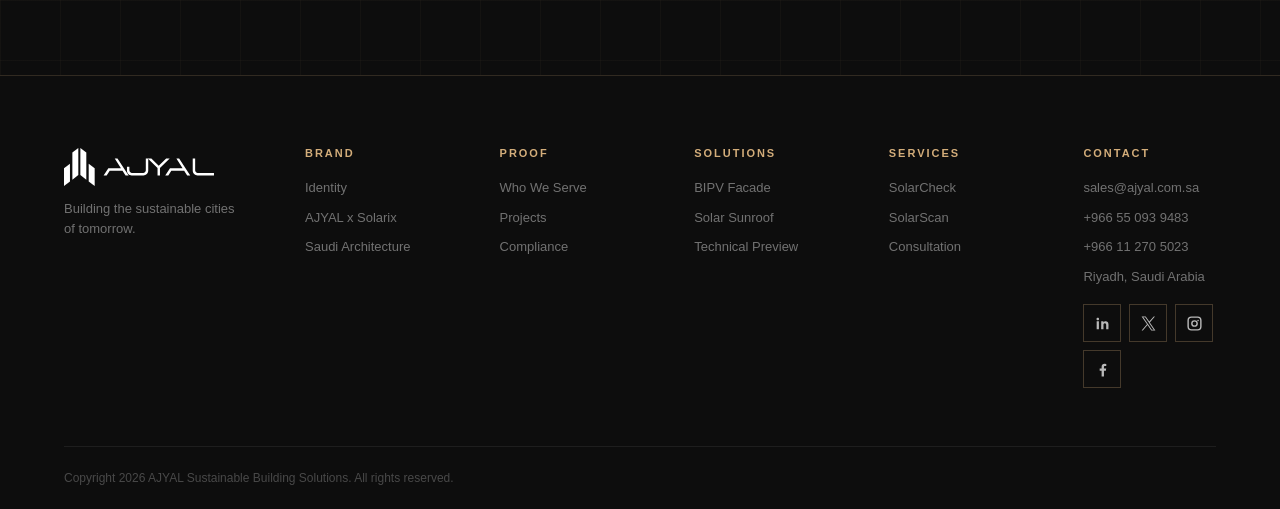
==== commit e4cc0fd6: "Refine-AJYAL-MVP-homepage-flow" ====
--- a/index.html
+++ b/index.html
@@ -25,35 +25,19 @@
           <a href="#identity">About AJYAL</a>
           <a href="#audience">Who We Serve</a>
           <a href="#solutions">BIPV Solar Products</a>
-          <a href="#process">Our Services</a>
-          <a href="#compliance">Sustainability</a>
-          <a href="#projects">Showcase of Projects</a>
-          <a href="footer">Contact</a>
+          <a href="#">Our Services</a>
+          <a href="#">Sustainability</a>
+          <a href="#">Showcase of Projects</a>
+          <a href="#contact">Contact</a>
           <div class="nav-socials" aria-label="AJYAL social links">
-            <a href="#" aria-label="LinkedIn">
-              <svg viewBox="0 0 24 24" aria-hidden="true">
-                <path d="M6.94 8.98H3.76V20h3.18V8.98ZM7.2 5.58c0-1.02-.82-1.8-1.84-1.8s-1.84.78-1.84 1.8.81 1.81 1.83 1.81h.02c1.02 0 1.83-.79 1.83-1.81ZM20.48 13.68c0-3.2-1.71-4.69-3.99-4.69-1.84 0-2.66 1.01-3.12 1.72V8.98h-3.18c.04 1.03 0 11.02 0 11.02h3.18v-6.15c0-.33.02-.66.12-.89.26-.66.86-1.34 1.86-1.34 1.31 0 1.84 1 1.84 2.47V20h3.18l.11-6.32Z"/>
-              </svg>
-            </a>
-            <a href="#" aria-label="Twitter">
-              <svg viewBox="0 0 24 24" aria-hidden="true">
-                <path d="M13.86 10.47 21.11 2h-1.72l-6.3 7.35L8.07 2H2.27l7.6 11.12L2.27 22h1.72l6.64-7.75L15.93 22h5.8l-7.87-11.53Zm-2.35 2.74-.77-1.1L4.62 3.3h2.63l4.94 7.1.77 1.1 6.43 9.25h-2.63l-5.25-7.54Z"/>
-              </svg>
-            </a>
-            <a href="#" aria-label="Instagram">
-              <svg viewBox="0 0 24 24" aria-hidden="true">
-                <path d="M7.7 2h8.6A5.7 5.7 0 0 1 22 7.7v8.6a5.7 5.7 0 0 1-5.7 5.7H7.7A5.7 5.7 0 0 1 2 16.3V7.7A5.7 5.7 0 0 1 7.7 2Zm0 2A3.7 3.7 0 0 0 4 7.7v8.6A3.7 3.7 0 0 0 7.7 20h8.6a3.7 3.7 0 0 0 3.7-3.7V7.7A3.7 3.7 0 0 0 16.3 4H7.7Zm4.3 3.25A4.75 4.75 0 1 1 7.25 12 4.75 4.75 0 0 1 12 7.25Zm0 2A2.75 2.75 0 1 0 14.75 12 2.75 2.75 0 0 0 12 9.25Zm5.05-2.58a1.11 1.11 0 1 1-1.11 1.11 1.11 1.11 0 0 1 1.11-1.11Z"/>
-              </svg>
-            </a>
-            <a href="#" aria-label="Facebook">
-              <svg viewBox="0 0 24 24" aria-hidden="true">
-                <path d="M14.05 22v-8.2h2.75l.41-3.19h-3.16V8.58c0-.92.26-1.55 1.58-1.55h1.69V4.18A22.67 22.67 0 0 0 14.86 4c-2.44 0-4.11 1.49-4.11 4.22v2.39H8v3.19h2.75V22h3.3Z"/>
-              </svg>
-            </a>
+            <a href="#" aria-label="LinkedIn"><svg viewBox="0 0 24 24" aria-hidden="true"><path d="M6.94 8.98H3.76V20h3.18V8.98ZM7.2 5.58c0-1.02-.82-1.8-1.84-1.8s-1.84.78-1.84 1.8.81 1.81 1.83 1.81h.02c1.02 0 1.83-.79 1.83-1.81ZM20.48 13.68c0-3.2-1.71-4.69-3.99-4.69-1.84 0-2.66 1.01-3.12 1.72V8.98h-3.18c.04 1.03 0 11.02 0 11.02h3.18v-6.15c0-.33.02-.66.12-.89.26-.66.86-1.34 1.86-1.34 1.31 0 1.84 1 1.84 2.47V20h3.18l.11-6.32Z"/></svg></a>
+            <a href="#" aria-label="Twitter"><svg viewBox="0 0 24 24" aria-hidden="true"><path d="M13.86 10.47 21.11 2h-1.72l-6.3 7.35L8.07 2H2.27l7.6 11.12L2.27 22h1.72l6.64-7.75L15.93 22h5.8l-7.87-11.53Zm-2.35 2.74-.77-1.1L4.62 3.3h2.63l4.94 7.1.77 1.1 6.43 9.25h-2.63l-5.25-7.54Z"/></svg></a>
+            <a href="#" aria-label="Instagram"><svg viewBox="0 0 24 24" aria-hidden="true"><path d="M7.7 2h8.6A5.7 5.7 0 0 1 22 7.7v8.6a5.7 5.7 0 0 1-5.7 5.7H7.7A5.7 5.7 0 0 1 2 16.3V7.7A5.7 5.7 0 0 1 7.7 2Zm0 2A3.7 3.7 0 0 0 4 7.7v8.6A3.7 3.7 0 0 0 7.7 20h8.6a3.7 3.7 0 0 0 3.7-3.7V7.7A3.7 3.7 0 0 0 16.3 4H7.7Zm4.3 3.25A4.75 4.75 0 1 1 7.25 12 4.75 4.75 0 0 1 12 7.25Zm0 2A2.75 2.75 0 1 0 14.75 12 2.75 2.75 0 0 0 12 9.25Zm5.05-2.58a1.11 1.11 0 1 1-1.11 1.11 1.11 1.11 0 0 1 1.11-1.11Z"/></svg></a>
+            <a href="#" aria-label="Facebook"><svg viewBox="0 0 24 24" aria-hidden="true"><path d="M14.05 22v-8.2h2.75l.41-3.19h-3.16V8.58c0-.92.26-1.55 1.58-1.55h1.69V4.18A22.67 22.67 0 0 0 14.86 4c-2.44 0-4.11 1.49-4.11 4.22v2.39H8v3.19h2.75V22h3.3Z"/></svg></a>
           </div>
         </nav>
 
-        <a class="nav-cta" href="#contact" data-route="solarcheck">Get a SolarCheck</a>
+        <a class="nav-cta" href="#get-started" data-route="solarcheck">Get a SolarCheck</a>
       </div>
     </header>
 
@@ -68,12 +52,8 @@
         <div class="hero-shell">
           <div class="hero-copy reveal">
             <h1 id="hero-title">Building the Sustainable Cities of Tomorrow</h1>
-            <p>
-              AJYAL is a leading Saudi company specialized in sustainable building solutions, offering a wide range of unique products including Building Integrated Photovoltaic (BIPV) solar facade and sunroof technologies.
-             </p>
-              <p>
-                AJYAL supports projects with end-to-end engineering services and premium BIPV Solar Facade products, offering aesthetic designs customized to unique project needs and consistent with the authentic Saudi architectural identities.
-                </p>
+            <p>AJYAL is a leading Saudi company specialized in sustainable building solutions, offering a wide range of unique products including Building Integrated Photovoltaic (BIPV) solar facade and sunroof technologies.</p>
+            <p>AJYAL supports projects with end-to-end engineering services and premium BIPV Solar Facade products, offering aesthetic designs customized to unique project needs and consistent with the authentic Saudi architectural identities.</p>
           </div>
         </div>
       </section>
@@ -81,17 +61,10 @@
       <section class="section identity" id="identity" aria-labelledby="identity-title">
         <div class="two-col identity-grid">
           <div class="reveal">
-            <div class="section-label copper">
-              <span></span>
-              <p>Specialized Expertise</p>
-            </div>
+            <div class="section-label copper"><span></span><p>Specialized Expertise</p></div>
             <h2 id="identity-title">Our strength lies in our multidisciplinary expertise.</h2>
-            <p class="lead">
-              Led by a team of facade and energy experts, AJYAL is on a mission to build the sustainable cities of tomorrow and support Saudi Arabia Vision 2030 targets by transforming every building into a green, energy-efficient, and profitable asset.
-            </p>
-            <p>
-              With deep market expertise, AJYAL ensures each project reflects a unique design and meets the highest safety and sustainability standards.
-            </p>
+            <p class="lead">Led by a team of facade and energy experts, AJYAL is on a mission to build the sustainable cities of tomorrow and support Saudi Arabia Vision 2030 targets by transforming every building into a green, energy-efficient, and profitable asset.</p>
+            <p>With deep market expertise, AJYAL ensures each project reflects a unique design and meets the highest safety and sustainability standards.</p>
           </div>
           <figure class="image-card reveal">
             <img src="assets/img/identity-modern-facade.jpg" alt="Modern facade reference for AJYAL sustainable building solutions">
@@ -101,24 +74,16 @@
       </section>
 
       <section class="vision-band" aria-labelledby="vision-title">
-        <div class="vision-inner reveal">
+        <div class="vision-inner vision-proof reveal">
           <div>
             <h2 id="vision-title">We are a strategic catalyst for achieving Saudi Vision 2030 targets.</h2>
-            <p>
-              Our solutions are a key enabler for Saudi Arabia's Vision 2030, supporting the national transition toward sustainability and renewable energy targets while delivering innovative value.
-            </p>
-          </div>
-          <div class="projects-grid">
-          <article class="project-card featured reveal" style="--accent: #D3AD7A;" tabindex="0">
-            <img src="assets/img/Saudi_Vision_2030_logo.svg">
-        </div>
-        <div class="projects-grid">
-          <article class="project-card featured reveal" style="--accent: #D3AD7A;" tabindex="0">
-            <img src="assets/img/2874996-156298661.webp" alt="Baobab Building solar facade project">
-        </div>
-        <div class="projects-grid">
-          <article class="project-card featured reveal" style="--accent: #D3AD7A;" tabindex="0">
-            <img src="assets/img/quality-of-life-program-seeklogo.png" alt="Baobab Building solar facade project">
+            <p>Our solutions are a key enabler for Saudi Arabia's Vision 2030, supporting the national transition toward sustainability and renewable energy targets while delivering innovative value.</p>
+          </div>
+          <div class="vision-logo-grid" aria-label="Saudi sustainability alignment">
+            <article><img src="assets/img/Saudi_Vision_2030_logo.svg" alt="Saudi Vision 2030"><span>Vision 2030</span></article>
+            <article><img src="assets/img/2874996-156298661.webp" alt="Saudi sustainability programme mark"><span>National Transition</span></article>
+            <article><img src="assets/img/quality-of-life-program-seeklogo.png" alt="Quality of Life Program"><span>Quality of Life</span></article>
+          </div>
         </div>
       </section>
 
@@ -128,14 +93,9 @@
             <img src="assets/img/partner-signing-solarix.jpg" alt="AJYAL and Solarix partnership signing with solar facade samples">
           </figure>
           <div class="reveal">
-            <div class="section-label green">
-              <span></span>
-              <p>Strategic Partnership</p>
-            </div>
-            <h3 id="partner-title">AJYAL is the premier partner and reseller in Saudi Arabia for Solarix, a leading manufacturer for aesthetic solar and facade technologies.</h2>
-            <p class="lead">
-              Together, We offer a "Design-to-Energy" solution from concept to delivery.
-            </p>
+            <div class="section-label green"><span></span><p>Strategic Partnership</p></div>
+            <h2 id="partner-title">AJYAL is the premier partner and reseller in Saudi Arabia for Solarix, a leading manufacturer for aesthetic solar and facade technologies.</h2>
+            <p class="lead">Together, We offer a "Design-to-Energy" solution from concept to delivery.</p>
             <div class="partner-proof">
               <article><strong>Premier KSA partner</strong><span>transforming facades into beautiful power plants that generates energy & money.</span></article>
               <article><strong>Aesthetic BIPV solar panels</strong><span>78+ designs and color options.</span></article>
@@ -145,33 +105,27 @@
         </div>
       </section>
 
-<section class="section partner" id="partner" aria-labelledby="partner-title">
-        <div class="two-col partner-grid">
-          <figure class="image-card tall reveal">
-            <img src="assets/img/solarix_collections_overview_clay_01_1200x800px.webp" alt="AJYAL and Solarix partnership signing with solar facade samples">
+      <section class="section energy-transition dark" id="energy-transition" aria-labelledby="energy-title">
+        <div class="two-col">
+          <div class="reveal">
+            <div class="section-label"><span></span><p>AJYAL Solution</p></div>
+            <h2 id="energy-title">Accelerating the energy transition with high quality beautiful solar panels for the built environment.</h2>
+          </div>
+          <figure class="image-card dark-image reveal">
+            <img src="assets/img/solarix_collections_overview_clay_01_1200x800px.webp" alt="Solarix clay collection overview">
           </figure>
-          <div class="reveal">
-            <div class="section-label green">
-            </div>
-            <h2 id="partner-title">Accelerating the energy transition with high quality beautiful solar panels for the built environment.</h2>
-          </div>
-        </div>
-      </section>
-
-<section class="section architecture" id="architecture" aria-labelledby="architecture-title">
-        <div class="two-col">
+        </div>
+      </section>
+
+      <section class="section architecture" id="architecture" aria-labelledby="architecture-title">
+        <div class="two-col architecture-feature">
           <figure class="image-card reveal">
             <img src="assets/img/saudi-architecture-map.jpg" alt="Saudi regional architectural identity references for facade design">
           </figure>
           <div class="reveal">
-            <div class="section-label copper">
-              <span></span>
-              <p>Saudi Architecture</p>
-            </div>
+            <div class="section-label copper"><span></span><p>Saudi Architecture</p></div>
             <h2 id="architecture-title">Local authenticity. 100% Saudi alignment.</h2>
-            <p class="lead">
-              We ensure products design and color choices are consistent with the unique architectural identities across the kingdom.
-            </p>
+            <p class="lead">We ensure products design and color choices are consistent with the unique architectural identities across the kingdom.</p>
           </div>
         </div>
       </section>
@@ -179,40 +133,34 @@
       <section class="section dark solutions" id="solutions" aria-labelledby="solutions-title">
         <div class="section-heading reveal">
           <div>
-            <div class="section-label">
-              <span></span>
-              <p>BIPV Solar Products</p>
-            </div>
+            <div class="section-label"><span></span><p>BIPV Solar Products</p></div>
             <h2 id="solutions-title">BIPV products that make buildings beautiful, energy-efficient, and profitable.</h2>
           </div>
-          <p>
-            As the official reseller and premier partner in Saudi Arabia for Solarix, AJYAL offers BIPV Solar products that replace traditional facades and roofing with a beautifully designed solar panels.
-          </p>
+          <p>As the official reseller and premier partner in Saudi Arabia for Solarix, AJYAL offers BIPV Solar products that replace traditional facades and roofing with a beautifully designed solar panels.</p>
         </div>
 
         <div class="solution-grid">
           <article class="solution-card reveal">
             <img src="assets/img/project-kuijpers.webp" alt="Solarix facade visual showing integrated BIPV panel construction">
             <div>
-              <h3 style="color: #D3AD7A">BIPV Solar Facade</h3>
+              <h3>BIPV Solar Facade</h3>
               <p>A versatile, aesthetic system that transforms the building facade into a powerhouse.</p>
+              <a class="solution-link" href="product-catalogue.html">Discover more</a>
             </div>
           </article>
           <article class="solution-card reveal">
             <img src="assets/img/roofing-solarix.jpg" alt="Solar sunroof villa reference with integrated photovoltaic roof panels">
             <div>
-              <h3 style="color: #D3AD7A">BIPV Solar Sunroof</h3>
+              <h3>BIPV Solar Sunroof</h3>
               <p>Aesthetic roofing solutions harmonizing with traditional or modern styles while providing clean energy.</p>
+              <a class="solution-link" href="product-catalogue.html">Show products</a>
             </div>
           </article>
         </div>
       </section>
 
       <section class="section reframe" aria-labelledby="asset-title">
-        <div class="section-label copper centered-label">
-          <span></span>
-          <p>Investment Asset</p>
-        </div>
+        <div class="section-label copper centered-label"><span></span><p>Investment Asset</p></div>
         <div class="compare-grid reveal">
           <article class="compare-card paper">
             <span>Traditional facade</span>
@@ -228,84 +176,69 @@
         </div>
       </section>
 
-      <section class="stats-strip" aria-label="BIPV performance statistics">
-        <article class="reveal"><strong>3,000</strong><span>kg CO2 prevented per m2 lifetime</span></article>
-        <article class="reveal"><strong>40%</strong><span>Energy savings for the end user</span></article>
-        <article class="reveal"><strong>+20%</strong><span>Additional generation vs roof-only rhythm</span></article>
-        <article class="reveal"><strong>85%</strong><span>Guaranteed power after 25 years</span></article>
+      <section class="impact-infographic" aria-labelledby="impact-title">
+        <div class="impact-shell reveal">
+          <div class="impact-source">
+            <span>1 m2 solar facade</span>
+            <h2 id="impact-title">3,000 kg of CO2 prevented per lifetime.</h2>
+            <p>AJYAL helps transform the facade from a passive envelope into a long-life climate asset.</p>
+          </div>
+          <div class="impact-flow" aria-hidden="true">
+            <div class="facade-stack">
+              <span></span><span></span><span></span><span></span>
+            </div>
+            <div class="impact-line"><i></i></div>
+            <div class="tree-group">
+              <span></span><span></span><span></span>
+            </div>
+          </div>
+          <div class="impact-equivalence">
+            <article>
+              <strong>3</strong>
+              <span>growing trees</span>
+              <p>Equivalent CO2 absorption over the product lifetime.</p>
+            </article>
+            <article>
+              <strong>30</strong>
+              <span>years lifespan</span>
+              <p>Directly supporting Saudi Vision 2030, Saudi Green Initiative, and carbon-neutral goals.</p>
+            </article>
+          </div>
+        </div>
       </section>
 
       <section class="section audience" id="audience" aria-labelledby="audience-title">
         <div class="section-heading reveal">
           <div>
-            <div class="section-label copper">
-              <span></span>
-              <p>Who We Serve</p>
-            </div>
+            <div class="section-label copper"><span></span><p>Who We Serve</p></div>
             <h2 id="audience-title">Your trusted partner for BIPV solar solutions.</h2>
           </div>
-          <p>
-            Our solutions serve a wide variety of sectors in Saudi Arabia, including government buildings, giga-projects and smart cities, residential and commercial towers, educational institutions, healthcare facilities, industrial cities, and housing projects.
-          </p>
-        </div>
-        <div class="audience-grid">
-          <a class="audience-card reveal gov" href="#compliance">
-            <span class="audience-icon">GOV</span>
-            <strong>Government & Ministries</strong>
-          </a>
-          <a class="audience-card reveal hq" href="#contact" data-route="Consultation">
-            <span class="audience-icon">HQ</span>
-            <strong>Saudi Giga-Projects</strong>
-          </a>
-          <a class="audience-card reveal epc" href="#technical">
-            <span class="audience-icon">EPC</span>
-            <strong>Residential & Commercial Towers</strong>
-          </a>
-          <a class="audience-card reveal dev" href="#contact" data-route="SolarCheck">
-            <span class="audience-icon">ROI</span>
-            <strong>Real Estate Developers</strong>
-          </a>
-          <a class="audience-card reveal con" href="#process">
-            <span class="audience-icon">BLD</span>
-            <strong>smart cities & Housing Projects</strong>
-          </a>
-          <a class="audience-card reveal arch" href="#design">
-            <span class="audience-icon">DES</span>
-            <strong>educational institutions</strong>
-          </a>
-          <a class="audience-card reveal arch" href="#design">
-            <span class="audience-icon">DES</span>
-            <strong>healthcare facilities</strong>
-          </a>
-          <a class="audience-card reveal arch" href="#design">
-            <span class="audience-icon">DES</span>
-            <strong>industrial cities</strong>
-          </a>
-        </div>
-      </section>
-
-      <section class="section contact dark" id="contact" aria-labelledby="contact-title">
+          <p>Our solutions serve a wide variety of sectors in Saudi Arabia, including government buildings, giga-projects and smart cities, residential and commercial towers, educational institutions, healthcare facilities, industrial cities, and housing projects.</p>
+        </div>
+        <div class="audience-grid audience-grid-compact">
+          <a class="audience-card reveal gov" href="#"><span class="sector-icon" aria-hidden="true"><svg viewBox="0 0 24 24"><path d="M3 21h18M5 10h14M6 10v9M10 10v9M14 10v9M18 10v9M12 3 4 8h16l-8-5Z"/></svg></span><strong>Government & Ministries</strong></a>
+          <a class="audience-card reveal hq" href="#get-started" data-route="Consultation"><span class="sector-icon" aria-hidden="true"><svg viewBox="0 0 24 24"><path d="M4 21V9l5-3v15M9 21V4l6 3v14M15 21v-9l5-2v11M6 12h1M6 16h1M11 9h1M11 13h1M17 15h1"/></svg></span><strong>Saudi Giga-Projects</strong></a>
+          <a class="audience-card reveal epc" href="#"><span class="sector-icon" aria-hidden="true"><svg viewBox="0 0 24 24"><path d="M4 21V5h7v16M13 21V3h7v18M7 8h1M7 12h1M7 16h1M16 7h1M16 11h1M16 15h1"/></svg></span><strong>Residential & Commercial Towers</strong></a>
+          <a class="audience-card reveal dev" href="#get-started" data-route="SolarCheck"><span class="sector-icon" aria-hidden="true"><svg viewBox="0 0 24 24"><path d="M4 20V9l8-5 8 5v11M9 20v-6h6v6M5 20h14M17 7l3-2v4"/></svg></span><strong>Real Estate Developers</strong></a>
+          <a class="audience-card reveal con" href="#"><span class="sector-icon" aria-hidden="true"><svg viewBox="0 0 24 24"><path d="M3 20h18M5 20v-7h6v7M13 20V9h6v11M7 15h2M15 12h2M15 16h2M8 9l4-5 4 5"/></svg></span><strong>Smart Cities & Housing Projects</strong></a>
+          <a class="audience-card reveal arch" href="#solutions"><span class="sector-icon" aria-hidden="true"><svg viewBox="0 0 24 24"><path d="M4 20V6h16v14M8 20v-6h8v6M7 10h2M11 10h2M15 10h2M5 6l7-3 7 3"/></svg></span><strong>Educational Institutions</strong></a>
+          <a class="audience-card reveal arch" href="#solutions"><span class="sector-icon" aria-hidden="true"><svg viewBox="0 0 24 24"><path d="M5 21V7h14v14M9 7V3h6v4M12 10v8M8 14h8"/></svg></span><strong>Healthcare Facilities</strong></a>
+          <a class="audience-card reveal arch" href="#solutions"><span class="sector-icon" aria-hidden="true"><svg viewBox="0 0 24 24"><path d="M4 21V9l5 3V9l5 3V8l6 4v9M7 17h2M12 17h2M17 17h2M4 9V5h3v6"/></svg></span><strong>Industrial Cities</strong></a>
+        </div>
+      </section>
+
+      <section class="section contact dark" id="get-started" aria-labelledby="get-started-title">
         <div class="contact-heading reveal">
-          <div class="section-label centered-label">
-            <span></span>
-            <p>Get Started With AJYAL</p>
-            <span></span>
-          </div>
-          <h2 id="contact-title">Ready to transform your building?</h2>
+          <div class="section-label centered-label"><span></span><p>Get Started With AJYAL</p><span></span></div>
+          <h2 id="get-started-title">Ready to transform your building?</h2>
           <p>Three entry points. One dedicated team. Always the right specialist for your project.</p>
         </div>
 
         <div class="contact-grid reveal">
           <div class="route-tabs" role="tablist" aria-label="Contact route">
-            <button type="button" class="route-tab is-active" role="tab" aria-selected="true" data-route-tab="SolarCheck">
-              <strong>Request a SolarCheck</strong><span>Free energy estimate for your building</span>
-            </button>
-            <button type="button" class="route-tab" role="tab" aria-selected="false" data-route-tab="Consultation">
-              <strong>Book a Consultation</strong><span>Speak to the right specialist</span>
-            </button>
-            <button type="button" class="route-tab" role="tab" aria-selected="false" data-route-tab="Presentation">
-              <strong>Book a Presentation</strong><span>For contractors and installation teams</span>
-            </button>
+            <button type="button" class="route-tab is-active" role="tab" aria-selected="true" data-route-tab="SolarCheck"><strong>Request a SolarCheck</strong><span>Free energy estimate for your building</span></button>
+            <button type="button" class="route-tab" role="tab" aria-selected="false" data-route-tab="Consultation"><strong>Book a Consultation</strong><span>Speak to the right specialist</span></button>
+            <button type="button" class="route-tab" role="tab" aria-selected="false" data-route-tab="Presentation"><strong>Book a Presentation</strong><span>For contractors and installation teams</span></button>
             <div class="contact-info">
               <a href="mailto:sales@ajyal.com.sa">sales@ajyal.com.sa</a>
               <a href="tel:+966550939483">+966 55 093 9483</a>
@@ -318,10 +251,7 @@
             <input type="hidden" name="route" value="SolarCheck" data-route-input>
             <label class="honeypot">Website <input type="text" name="website" tabindex="-1" autocomplete="off"></label>
             <div class="form-status" data-form-status role="status" aria-live="polite"></div>
-            <div class="form-title">
-              <h3 data-form-title>REQUEST A SOLARCHECK</h3>
-              <span></span>
-            </div>
+            <div class="form-title"><h3 data-form-title>REQUEST A SOLARCHECK</h3><span></span></div>
             <div class="form-row">
               <label>First Name *<input type="text" name="first_name" placeholder="Ahmed" required></label>
               <label>Last Name *<input type="text" name="last_name" placeholder="Al-Rashid" required></label>
@@ -341,30 +271,24 @@
                 <option>Other</option>
               </select>
             </label>
-            <label><span data-message-label>Building details / location</span>
-              <textarea name="message" rows="4" placeholder="Building address, type, approximate facade area..." required></textarea>
-            </label>
+            <label><span data-message-label>Building details / location</span><textarea name="message" rows="4" placeholder="Building address, type, approximate facade area..." required></textarea></label>
             <button class="btn btn-gold form-submit" type="submit" data-submit-label>Submit SolarCheck Request</button>
-            <noscript>
-              <p class="noscript-note">JavaScript is disabled. The form will submit directly to contact.php.</p>
-            </noscript>
+            <noscript><p class="noscript-note">JavaScript is disabled. The form will submit directly to contact.php.</p></noscript>
           </form>
         </div>
       </section>
     </main>
 
-    <footer class="footer">
+    <footer class="footer" id="contact">
       <div class="footer-grid">
         <div>
-          <a class="brand" href="#top" aria-label="AJYAL homepage">
-            <img class="brand-logo brand-logo-footer" src="assets/img/ajyal-logotype-white.svg" alt="AJYAL">
-          </a>
+          <a class="brand" href="#top" aria-label="AJYAL homepage"><img class="brand-logo brand-logo-footer" src="assets/img/ajyal-logotype-white.svg" alt="AJYAL"></a>
           <p>Building the sustainable cities of tomorrow.</p>
         </div>
         <div><h3>Brand</h3><a href="#identity">Identity</a><a href="#partner">AJYAL x Solarix</a><a href="#architecture">Saudi Architecture</a></div>
-        <div><h3>Proof</h3><a href="#audience">Who We Serve</a><a href="#projects">Projects</a><a href="#compliance">Compliance</a></div>
-        <div><h3>Solutions</h3><a href="#solutions">BIPV Facade</a><a href="#solutions">Solar Sunroof</a><a href="#technical">Technical Preview</a></div>
-        <div><h3>Services</h3><a href="#process">SolarCheck</a><a href="#process">SolarScan</a><a href="#contact">Consultation</a></div>
+        <div><h3>Proof</h3><a href="#audience">Who We Serve</a><a href="#">Projects</a><a href="#">Compliance</a></div>
+        <div><h3>Solutions</h3><a href="#solutions">BIPV Facade</a><a href="#solutions">Solar Sunroof</a><a href="#">Technical Preview</a></div>
+        <div><h3>Services</h3><a href="#get-started">SolarCheck</a><a href="#">SolarScan</a><a href="#get-started" data-route="Consultation">Consultation</a></div>
         <div>
           <h3>Contact</h3>
           <a href="mailto:sales@ajyal.com.sa">sales@ajyal.com.sa</a>
@@ -372,32 +296,14 @@
           <a href="tel:+966112705023">+966 11 270 5023</a>
           <span class="footer-location">Riyadh, Saudi Arabia</span>
           <div class="footer-socials" aria-label="AJYAL social links">
-            <a href="#" aria-label="LinkedIn">
-              <svg viewBox="0 0 24 24" aria-hidden="true">
-                <path d="M6.94 8.98H3.76V20h3.18V8.98ZM7.2 5.58c0-1.02-.82-1.8-1.84-1.8s-1.84.78-1.84 1.8.81 1.81 1.83 1.81h.02c1.02 0 1.83-.79 1.83-1.81ZM20.48 13.68c0-3.2-1.71-4.69-3.99-4.69-1.84 0-2.66 1.01-3.12 1.72V8.98h-3.18c.04 1.03 0 11.02 0 11.02h3.18v-6.15c0-.33.02-.66.12-.89.26-.66.86-1.34 1.86-1.34 1.31 0 1.84 1 1.84 2.47V20h3.18l.11-6.32Z"/>
-              </svg>
-            </a>
-            <a href="#" aria-label="Twitter">
-              <svg viewBox="0 0 24 24" aria-hidden="true">
-                <path d="M13.86 10.47 21.11 2h-1.72l-6.3 7.35L8.07 2H2.27l7.6 11.12L2.27 22h1.72l6.64-7.75L15.93 22h5.8l-7.87-11.53Zm-2.35 2.74-.77-1.1L4.62 3.3h2.63l4.94 7.1.77 1.1 6.43 9.25h-2.63l-5.25-7.54Z"/>
-              </svg>
-            </a>
-            <a href="#" aria-label="Instagram">
-              <svg viewBox="0 0 24 24" aria-hidden="true">
-                <path d="M7.7 2h8.6A5.7 5.7 0 0 1 22 7.7v8.6a5.7 5.7 0 0 1-5.7 5.7H7.7A5.7 5.7 0 0 1 2 16.3V7.7A5.7 5.7 0 0 1 7.7 2Zm0 2A3.7 3.7 0 0 0 4 7.7v8.6A3.7 3.7 0 0 0 7.7 20h8.6a3.7 3.7 0 0 0 3.7-3.7V7.7A3.7 3.7 0 0 0 16.3 4H7.7Zm4.3 3.25A4.75 4.75 0 1 1 7.25 12 4.75 4.75 0 0 1 12 7.25Zm0 2A2.75 2.75 0 1 0 14.75 12 2.75 2.75 0 0 0 12 9.25Zm5.05-2.58a1.11 1.11 0 1 1-1.11 1.11 1.11 1.11 0 0 1 1.11-1.11Z"/>
-              </svg>
-            </a>
-            <a href="#" aria-label="Facebook">
-              <svg viewBox="0 0 24 24" aria-hidden="true">
-                <path d="M14.05 22v-8.2h2.75l.41-3.19h-3.16V8.58c0-.92.26-1.55 1.58-1.55h1.69V4.18A22.67 22.67 0 0 0 14.86 4c-2.44 0-4.11 1.49-4.11 4.22v2.39H8v3.19h2.75V22h3.3Z"/>
-              </svg>
-            </a>
+            <a href="#" aria-label="LinkedIn"><svg viewBox="0 0 24 24" aria-hidden="true"><path d="M6.94 8.98H3.76V20h3.18V8.98ZM7.2 5.58c0-1.02-.82-1.8-1.84-1.8s-1.84.78-1.84 1.8.81 1.81 1.83 1.81h.02c1.02 0 1.83-.79 1.83-1.81ZM20.48 13.68c0-3.2-1.71-4.69-3.99-4.69-1.84 0-2.66 1.01-3.12 1.72V8.98h-3.18c.04 1.03 0 11.02 0 11.02h3.18v-6.15c0-.33.02-.66.12-.89.26-.66.86-1.34 1.86-1.34 1.31 0 1.84 1 1.84 2.47V20h3.18l.11-6.32Z"/></svg></a>
+            <a href="#" aria-label="Twitter"><svg viewBox="0 0 24 24" aria-hidden="true"><path d="M13.86 10.47 21.11 2h-1.72l-6.3 7.35L8.07 2H2.27l7.6 11.12L2.27 22h1.72l6.64-7.75L15.93 22h5.8l-7.87-11.53Zm-2.35 2.74-.77-1.1L4.62 3.3h2.63l4.94 7.1.77 1.1 6.43 9.25h-2.63l-5.25-7.54Z"/></svg></a>
+            <a href="#" aria-label="Instagram"><svg viewBox="0 0 24 24" aria-hidden="true"><path d="M7.7 2h8.6A5.7 5.7 0 0 1 22 7.7v8.6a5.7 5.7 0 0 1-5.7 5.7H7.7A5.7 5.7 0 0 1 2 16.3V7.7A5.7 5.7 0 0 1 7.7 2Zm0 2A3.7 3.7 0 0 0 4 7.7v8.6A3.7 3.7 0 0 0 7.7 20h8.6a3.7 3.7 0 0 0 3.7-3.7V7.7A3.7 3.7 0 0 0 16.3 4H7.7Zm4.3 3.25A4.75 4.75 0 1 1 7.25 12 4.75 4.75 0 0 1 12 7.25Zm0 2A2.75 2.75 0 1 0 14.75 12 2.75 2.75 0 0 0 12 9.25Zm5.05-2.58a1.11 1.11 0 1 1-1.11 1.11 1.11 1.11 0 0 1 1.11-1.11Z"/></svg></a>
+            <a href="#" aria-label="Facebook"><svg viewBox="0 0 24 24" aria-hidden="true"><path d="M14.05 22v-8.2h2.75l.41-3.19h-3.16V8.58c0-.92.26-1.55 1.58-1.55h1.69V4.18A22.67 22.67 0 0 0 14.86 4c-2.44 0-4.11 1.49-4.11 4.22v2.39H8v3.19h2.75V22h3.3Z"/></svg></a>
           </div>
         </div>
       </div>
-      <div class="footer-bottom">
-        <span>Copyright 2026 AJYAL Sustainable Building Solutions. All rights reserved.</span>
-      </div>
+      <div class="footer-bottom"><span>Copyright 2026 AJYAL Sustainable Building Solutions. All rights reserved.</span></div>
     </footer>
 
     <script src="assets/js/main.js"></script>
--- a/assets/css/styles.css
+++ b/assets/css/styles.css
@@ -0,0 +1,1941 @@
+:root {
+  --black: #0d0d0d;
+  --white: #fcfcfc;
+  --paper: #f5f3f0;
+  --gold: #d3ad7a;
+  --copper: #a8432c;
+  --bronze: #a9794e;
+  --green: #00966c;
+  --blue: #4598c9;
+  --pond: #013b5c;
+  --line-dark: rgba(13, 13, 13, 0.1);
+  --line-light: rgba(252, 252, 252, 0.1);
+  --gold-line: rgba(211, 173, 122, 0.18);
+  --text-soft: rgba(13, 13, 13, 0.62);
+  --white-soft: rgba(252, 252, 252, 0.64);
+  --font-display: Futura, "Trebuchet MS", Arial, sans-serif;
+  --font-body: Inter, "Segoe UI", Arial, sans-serif;
+  --max: 1440px;
+}
+
+* { box-sizing: border-box; }
+html { scroll-behavior: smooth; scroll-padding-top: 82px; }
+body {
+  margin: 0;
+  color: var(--black);
+  background: var(--white);
+  font-family: var(--font-body);
+  line-height: 1.5;
+  overflow-x: hidden;
+}
+img { display: block; width: 100%; height: auto; }
+a { color: inherit; text-decoration: none; }
+button, input, select, textarea { font: inherit; }
+
+.sr-only,
+.skip-link {
+  position: absolute;
+  width: 1px;
+  height: 1px;
+  margin: -1px;
+  padding: 0;
+  border: 0;
+  overflow: hidden;
+  clip: rect(0 0 0 0);
+  white-space: nowrap;
+}
+.skip-link:focus {
+  position: fixed;
+  z-index: 200;
+  top: 16px;
+  left: 16px;
+  width: auto;
+  height: auto;
+  clip: auto;
+  padding: 12px 18px;
+  background: var(--gold);
+  color: var(--black);
+  font-weight: 800;
+}
+
+.nav {
+  position: fixed;
+  inset: 0 0 auto;
+  z-index: 100;
+  background: transparent;
+  border-bottom: 1px solid transparent;
+  transition: background 260ms ease, border-color 260ms ease;
+}
+.nav.is-scrolled,
+.nav.is-open {
+  background: rgba(13, 13, 13, 0.95);
+  border-bottom-color: var(--gold-line);
+  backdrop-filter: blur(14px);
+}
+.nav:not(.is-scrolled):not(.is-open) .nav-cta {
+  background: var(--gold);
+  color: var(--black);
+  border-color: var(--gold);
+}
+.nav:not(.is-scrolled):not(.is-open) .nav-cta:hover,
+.nav:not(.is-scrolled):not(.is-open) .nav-cta:focus-visible {
+  background: var(--white);
+  border-color: var(--white);
+}
+.nav-inner {
+  width: min(100%, var(--max));
+  height: 74px;
+  margin: 0 auto;
+  padding: 0 clamp(20px, 4vw, 56px);
+  display: flex;
+  align-items: center;
+  gap: 28px;
+  color: var(--white);
+}
+.brand {
+  display: inline-flex;
+  align-items: center;
+  min-height: 38px;
+}
+.brand-logo {
+  display: block;
+  width: clamp(118px, 12vw, 150px);
+  height: auto;
+}
+.brand-logo-footer { width: 150px; }
+.nav-links {
+  margin-left: auto;
+  display: flex;
+  align-items: center;
+  gap: clamp(12px, 2vw, 28px);
+}
+.nav-links a,
+.nav-cta {
+  font-family: var(--font-display);
+  font-size: 10px;
+  font-weight: 800;
+  letter-spacing: 0.13em;
+  text-transform: uppercase;
+}
+.nav-links a { color: rgba(252, 252, 252, 0.76); transition: color 160ms ease; }
+.nav-links a:hover, .nav-links a:focus-visible { color: var(--gold); }
+.nav-socials { display: none; }
+.nav-cta {
+  margin-left: auto;
+  color: var(--gold);
+  border: 1px solid var(--gold);
+  padding: 11px 16px;
+  transition: background 160ms ease, color 160ms ease;
+}
+.nav-cta:hover, .nav-cta:focus-visible { background: var(--gold); color: var(--black); }
+.nav-toggle {
+  display: none;
+  margin-left: auto;
+  width: 44px;
+  height: 44px;
+  border: 1px solid var(--gold-line);
+  background: transparent;
+  color: var(--white);
+  align-items: center;
+  justify-content: center;
+  flex-direction: column;
+  gap: 7px;
+  cursor: pointer;
+  position: relative;
+  z-index: 80;
+  transition: border-color 180ms ease, background 180ms ease, color 180ms ease;
+}
+.nav-toggle span:not(.sr-only) {
+  width: 18px;
+  height: 1px;
+  background: currentColor;
+  transform-origin: center;
+  transition: transform 220ms ease, background 180ms ease;
+}
+.nav.is-open .nav-toggle {
+  border-color: var(--gold);
+  background: rgba(211,173,122,0.12);
+  color: var(--gold);
+}
+.nav.is-open .nav-toggle span:not(.sr-only):first-child { transform: translateY(4px) rotate(45deg); }
+.nav.is-open .nav-toggle span:not(.sr-only):nth-child(2) { transform: translateY(-4px) rotate(-45deg); }
+
+.hero {
+  position: relative;
+  min-height: 100svh;
+  display: flex;
+  align-items: center;
+  overflow: hidden;
+  color: var(--white);
+  background: var(--black);
+}
+.hero-canvas, .hero-image, .hero-shade {
+  position: absolute;
+  inset: 0;
+}
+.hero-canvas { z-index: 0; }
+.hero-image {
+  background: url("../img/hero-riyadh-skyline.jpg") 42% center / cover no-repeat;
+  opacity: 0.12;
+  z-index: 0;
+}
+.hero-shade {
+  background: linear-gradient(105deg, var(--black) 46%, rgba(13, 13, 13, 0.78) 72%, rgba(13, 13, 13, 0.38));
+  z-index: 1;
+}
+.gold-rail {
+  position: absolute;
+  left: 0;
+  top: 50%;
+  width: 3px;
+  height: 35%;
+  transform: translateY(-50%);
+  background: linear-gradient(to bottom, transparent, var(--gold), transparent);
+  z-index: 3;
+}
+.hero-pattern {
+  position: absolute;
+  z-index: 2;
+  right: max(-12vw, -170px);
+  bottom: max(-24vh, -230px);
+  width: min(56vw, 760px);
+  max-width: none;
+  opacity: 0.38;
+  pointer-events: none;
+  filter: saturate(0.95) contrast(1.02);
+}
+.hero-shell {
+  position: relative;
+  z-index: 4;
+  width: min(100%, var(--max));
+  margin: 0 auto;
+  padding: 130px clamp(20px, 5vw, 80px) 80px;
+}
+.hero-copy { max-width: 820px; }
+.hero h1 {
+  max-width: 850px;
+  margin: 24px 0;
+  font-family: var(--font-display);
+  font-size: clamp(46px, 7vw, 96px);
+  line-height: 0.98;
+  font-weight: 900;
+  letter-spacing: 0;
+}
+.hero-copy > p {
+  max-width: 650px;
+  margin: 0 0 42px;
+  color: var(--white-soft);
+  font-size: clamp(16px, 1.5vw, 20px);
+  font-weight: 300;
+}
+.hero-copy > p + p {
+  margin-top: -24px;
+}
+.hero-actions { display: flex; gap: 14px; flex-wrap: wrap; }
+.hero-metrics {
+  width: min(620px, 100%);
+  margin-top: 70px;
+  display: grid;
+  grid-template-columns: repeat(3, 1fr);
+  border: 1px solid var(--gold-line);
+  background: rgba(13, 13, 13, 0.72);
+}
+.hero-metrics article {
+  min-height: 118px;
+  padding: 24px;
+  border-right: 1px solid var(--gold-line);
+}
+.hero-metrics article:last-child { border-right: 0; }
+.hero-metrics strong {
+  display: block;
+  color: var(--gold);
+  font-family: var(--font-display);
+  font-size: 26px;
+  line-height: 1;
+}
+.hero-metrics span {
+  display: block;
+  margin-top: 10px;
+  color: rgba(252, 252, 252, 0.52);
+  font-size: 12px;
+}
+
+.section { padding: clamp(76px, 9vw, 128px) clamp(20px, 5vw, 80px); }
+.section > *,
+.vision-inner,
+.stats-strip,
+.footer-grid,
+.footer-bottom { width: min(100%, var(--max)); margin-inline: auto; }
+.dark { background: var(--black); color: var(--white); position: relative; overflow: hidden; }
+.dark::before,
+.contact::before {
+  content: "";
+  position: absolute;
+  inset: 0;
+  background-image: linear-gradient(rgba(211,173,122,0.035) 1px, transparent 1px), linear-gradient(90deg, rgba(211,173,122,0.035) 1px, transparent 1px);
+  background-size: 60px 60px;
+  pointer-events: none;
+}
+.dark > * { position: relative; z-index: 1; }
+.section-label {
+  display: flex;
+  align-items: center;
+  gap: 12px;
+  margin-bottom: 22px;
+  color: var(--gold);
+}
+.section-label span {
+  width: 34px;
+  height: 1px;
+  background: currentColor;
+}
+.section-label p {
+  margin: 0;
+  font-family: var(--font-display);
+  font-size: 10px;
+  font-weight: 900;
+  letter-spacing: 0.22em;
+  text-transform: uppercase;
+}
+.section-label.copper { color: var(--copper); }
+.section-label.green { color: var(--green); }
+.section-label.blue { color: var(--pond); }
+.centered-label { justify-content: center; }
+h2, h3 {
+  margin: 0;
+  font-family: var(--font-display);
+  letter-spacing: 0;
+}
+h2 {
+  font-size: clamp(31px, 4vw, 58px);
+  line-height: 1.02;
+  font-weight: 900;
+}
+h3 { font-size: clamp(20px, 2vw, 29px); line-height: 1.08; font-weight: 900; }
+.lead, .section-heading > p, .identity p, .partner p, .vision-band p, .benefits p, .technical p {
+  color: var(--text-soft);
+  font-size: 16px;
+  font-weight: 300;
+}
+.dark .lead, .dark .section-heading > p, .dark p { color: var(--white-soft); }
+.btn {
+  display: inline-flex;
+  min-height: 48px;
+  align-items: center;
+  justify-content: center;
+  border: 1px solid transparent;
+  padding: 14px 24px;
+  font-family: var(--font-display);
+  font-size: 12px;
+  font-weight: 900;
+  letter-spacing: 0.14em;
+  text-transform: uppercase;
+  cursor: pointer;
+  transition: background 160ms ease, color 160ms ease, border-color 160ms ease, transform 160ms ease;
+}
+.btn:hover, .btn:focus-visible { transform: translateY(-2px); }
+.btn-gold { background: var(--gold); color: var(--black); }
+.btn-gold:hover, .btn-gold:focus-visible { background: var(--white); }
+.btn-outline { border-color: rgba(252,252,252,0.22); color: var(--white); }
+.btn-outline:hover, .btn-outline:focus-visible { border-color: var(--gold); color: var(--gold); }
+
+.two-col {
+  display: grid;
+  grid-template-columns: 1fr 1fr;
+  gap: clamp(36px, 6vw, 88px);
+  align-items: center;
+}
+.section-heading {
+  display: grid;
+  grid-template-columns: 1fr minmax(280px, 560px);
+  gap: clamp(28px, 6vw, 88px);
+  align-items: end;
+  margin-bottom: clamp(42px, 6vw, 72px);
+}
+.section-heading p { margin: 0; }
+.image-card {
+  position: relative;
+  margin: 0;
+  overflow: hidden;
+  border: 1px solid var(--line-dark);
+  background: var(--black);
+}
+.image-card img {
+  height: min(640px, 60vw);
+  min-height: 420px;
+  object-fit: cover;
+  filter: saturate(0.92) contrast(1.03);
+}
+.image-card.tall img { min-height: 650px; }
+.image-card figcaption {
+  position: absolute;
+  left: 0;
+  right: 0;
+  bottom: 0;
+  padding: 18px 22px;
+  color: rgba(252,252,252,0.74);
+  background: linear-gradient(to top, rgba(13,13,13,0.9), transparent);
+  font-size: 12px;
+}
+.dark-image { border-color: var(--line-light); }
+
+.identity { background: var(--white); }
+.value-grid {
+  margin-top: 34px;
+  display: grid;
+  grid-template-columns: repeat(2, 1fr);
+  gap: 2px;
+  background: var(--line-dark);
+}
+.value-grid article {
+  min-height: 136px;
+  padding: 24px;
+  background: var(--paper);
+}
+.value-grid strong,
+.partner-proof strong,
+.benefit-card strong {
+  display: block;
+  margin-bottom: 9px;
+  color: var(--copper);
+  font-family: var(--font-display);
+  font-size: 12px;
+  font-weight: 900;
+  letter-spacing: 0.14em;
+  text-transform: uppercase;
+}
+.value-grid span, .partner-proof span, .benefit-card span { color: var(--text-soft); font-size: 13px; }
+
+.vision-band {
+  position: relative;
+  overflow: hidden;
+  padding: clamp(72px, 8vw, 108px) clamp(20px, 5vw, 80px);
+  color: var(--white);
+  background: var(--pond);
+}
+.vision-band::before {
+  content: "";
+  position: absolute;
+  inset: 0;
+  background: linear-gradient(120deg, rgba(211,173,122,0.09) 1px, transparent 1px);
+  background-size: 48px 48px;
+}
+.vision-inner {
+  position: relative;
+  display: grid;
+  grid-template-columns: 1fr 1fr;
+  gap: clamp(36px, 6vw, 88px);
+  align-items: center;
+}
+.vision-band p { color: rgba(252,252,252,0.68); }
+.vision-stats {
+  display: grid;
+  grid-template-columns: repeat(2, 1fr);
+  gap: 2px;
+}
+.vision-stats article {
+  min-height: 166px;
+  padding: 28px;
+  border: 1px solid rgba(252,252,252,0.09);
+  background: rgba(252,252,252,0.04);
+}
+.vision-stats strong {
+  display: block;
+  color: var(--gold);
+  font-family: var(--font-display);
+  font-size: clamp(34px, 4vw, 54px);
+  line-height: 1;
+}
+.vision-stats span { display: block; margin-top: 10px; color: rgba(252,252,252,0.58); font-size: 13px; }
+.vision-proof {
+  grid-template-columns: minmax(0, 0.95fr) minmax(360px, 0.8fr);
+}
+.vision-logo-grid {
+  display: grid;
+  grid-template-columns: repeat(3, minmax(0, 1fr));
+  gap: 2px;
+  background: rgba(252,252,252,0.08);
+  border: 1px solid rgba(252,252,252,0.08);
+}
+.vision-logo-grid article {
+  min-height: 188px;
+  display: grid;
+  align-content: center;
+  justify-items: center;
+  gap: 22px;
+  padding: 26px 18px;
+  background: rgba(252,252,252,0.045);
+  transition: background 180ms ease, transform 180ms ease;
+}
+.vision-logo-grid article:hover {
+  background: rgba(211,173,122,0.1);
+  transform: translateY(-4px);
+}
+.vision-logo-grid img {
+  width: 100%;
+  max-width: 128px;
+  height: 62px;
+  object-fit: contain;
+}
+.vision-logo-grid span {
+  color: rgba(252,252,252,0.58);
+  font-family: var(--font-display);
+  font-size: 10px;
+  font-weight: 900;
+  letter-spacing: 0.14em;
+  text-align: center;
+  text-transform: uppercase;
+}
+
+.partner { background: var(--white); }
+.partner-proof {
+  margin-top: 34px;
+  display: grid;
+  gap: 1px;
+  background: var(--line-dark);
+}
+.partner-proof article { display: grid; grid-template-columns: 180px 1fr; gap: 22px; padding: 24px; background: var(--white); }
+.partner-proof strong { color: var(--green); margin: 0; }
+
+.energy-transition {
+  background:
+    linear-gradient(110deg, rgba(211,173,122,0.11), rgba(13,13,13,0) 36%),
+    var(--black);
+  border-block: 1px solid var(--gold-line);
+}
+.energy-transition .two-col {
+  grid-template-columns: minmax(0, 0.78fr) minmax(360px, 1fr);
+}
+.energy-transition .image-card {
+  min-height: 480px;
+  border-color: rgba(211,173,122,0.2);
+}
+.energy-transition .image-card img {
+  min-height: 480px;
+  height: clamp(480px, 46vw, 680px);
+}
+.energy-transition .image-card::after {
+  content: "";
+  position: absolute;
+  inset: 0;
+  border: 1px solid rgba(211,173,122,0.22);
+  transform: translate(-18px, 18px);
+  pointer-events: none;
+}
+
+.solution-grid {
+  display: grid;
+  grid-template-columns: 1fr 1fr;
+  gap: 2px;
+}
+.solution-card {
+  min-height: 590px;
+  position: relative;
+  display: flex;
+  align-items: end;
+  overflow: hidden;
+  background: #111;
+  border: 1px solid var(--line-light);
+}
+.solution-card img {
+  position: absolute;
+  inset: 0;
+  height: 100%;
+  object-fit: cover;
+  opacity: 0.52;
+  filter: saturate(0.9) contrast(1.03);
+  transition: transform 520ms ease, opacity 200ms ease;
+}
+.solution-card:hover img { transform: scale(1.035); opacity: 0.68; }
+.solution-card::after {
+  content: "";
+  position: absolute;
+  inset: 0;
+  background: linear-gradient(to top, rgba(13,13,13,0.95), rgba(13,13,13,0.12));
+}
+.solution-card div {
+  position: relative;
+  z-index: 1;
+  padding: clamp(28px, 5vw, 56px);
+}
+.solution-card h3 {
+  color: var(--gold);
+}
+.solution-card p {
+  max-width: 520px;
+}
+.solution-link {
+  display: inline-flex;
+  align-items: center;
+  gap: 12px;
+  margin-top: 28px;
+  color: var(--white);
+  border: 1px solid rgba(211,173,122,0.42);
+  padding: 12px 15px;
+  font-family: var(--font-display);
+  font-size: 10px;
+  font-weight: 900;
+  letter-spacing: 0.15em;
+  text-transform: uppercase;
+  transition: background 180ms ease, border-color 180ms ease, color 180ms ease, transform 180ms ease;
+}
+.solution-link::after {
+  content: "";
+  width: 22px;
+  height: 1px;
+  background: currentColor;
+  box-shadow: 6px -4px 0 -3px currentColor, 6px 4px 0 -3px currentColor;
+  transform: translateX(0);
+  transition: transform 180ms ease;
+}
+.solution-link:hover,
+.solution-link:focus-visible {
+  background: var(--gold);
+  border-color: var(--gold);
+  color: var(--black);
+  transform: translateY(-2px);
+}
+.solution-link:hover::after,
+.solution-link:focus-visible::after {
+  transform: translateX(4px);
+}
+.solution-card span,
+.compare-card span,
+.tech-card strong {
+  display: block;
+  margin-bottom: 12px;
+  color: var(--gold);
+  font-family: var(--font-display);
+  font-size: 11px;
+  font-weight: 900;
+  letter-spacing: 0.16em;
+  text-transform: uppercase;
+}
+
+.reframe { background: var(--white); }
+.compare-grid {
+  display: grid;
+  grid-template-columns: 1fr 84px 1fr;
+  align-items: stretch;
+}
+.compare-card {
+  min-height: 340px;
+  padding: clamp(34px, 5vw, 64px);
+}
+.compare-card.paper { background: var(--paper); border-left: 4px solid var(--bronze); }
+.compare-card.black { background: var(--black); color: var(--white); border-right: 4px solid var(--gold); }
+.compare-card.black p { color: var(--white-soft); }
+.compare-arrow {
+  display: grid;
+  place-items: center;
+  color: var(--bronze);
+  font-family: var(--font-display);
+  font-size: 11px;
+  font-weight: 900;
+  letter-spacing: 0.18em;
+  text-transform: uppercase;
+}
+
+.stats-strip {
+  display: grid;
+  grid-template-columns: repeat(4, 1fr);
+  background: var(--black);
+  color: var(--white);
+  border-block: 1px solid var(--gold-line);
+}
+.stats-strip article {
+  min-height: 220px;
+  padding: clamp(30px, 4vw, 52px);
+  border-left: 1px solid var(--gold-line);
+}
+.stats-strip article:last-child { border-right: 1px solid var(--gold-line); }
+.stats-strip strong {
+  display: block;
+  color: var(--gold);
+  font-family: var(--font-display);
+  font-size: clamp(40px, 5vw, 70px);
+  line-height: 0.95;
+}
+.stats-strip span {
+  display: block;
+  margin-top: 16px;
+  color: rgba(252,252,252,0.52);
+  font-size: 13px;
+}
+
+.impact-infographic {
+  padding: clamp(70px, 8vw, 118px) clamp(20px, 5vw, 80px);
+  background:
+    linear-gradient(90deg, rgba(13,13,13,0.045) 1px, transparent 1px),
+    linear-gradient(rgba(13,13,13,0.035) 1px, transparent 1px),
+    var(--white);
+  background-size: 54px 54px;
+  border-block: 1px solid rgba(13,13,13,0.08);
+}
+.impact-shell {
+  width: min(100%, var(--max));
+  margin-inline: auto;
+  display: grid;
+  grid-template-columns: minmax(280px, 0.9fr) minmax(360px, 1fr) minmax(300px, 0.78fr);
+  gap: clamp(30px, 5vw, 72px);
+  align-items: center;
+}
+.impact-source span,
+.impact-equivalence span {
+  display: block;
+  color: var(--copper);
+  font-family: var(--font-display);
+  font-size: 10px;
+  font-weight: 900;
+  letter-spacing: 0.16em;
+  text-transform: uppercase;
+}
+.impact-source h2 {
+  max-width: 560px;
+  margin-top: 18px;
+  font-size: clamp(36px, 4.8vw, 72px);
+}
+.impact-source p,
+.impact-equivalence p {
+  max-width: 450px;
+  color: var(--text-soft);
+  font-size: 14px;
+}
+.impact-flow {
+  min-height: 320px;
+  display: grid;
+  grid-template-columns: 0.72fr minmax(80px, 0.42fr) 0.86fr;
+  align-items: center;
+}
+.facade-stack {
+  height: 300px;
+  display: grid;
+  grid-template-columns: repeat(4, 1fr);
+  align-items: end;
+  gap: 3px;
+}
+.facade-stack span {
+  display: block;
+  height: calc(120px + var(--i, 0) * 34px);
+  background:
+    linear-gradient(180deg, rgba(211,173,122,0.2), rgba(211,173,122,0.04)),
+    repeating-linear-gradient(180deg, rgba(252,252,252,0.18) 0 1px, transparent 1px 24px),
+    var(--black);
+  border: 1px solid rgba(211,173,122,0.24);
+  transform: skewY(-6deg);
+}
+.facade-stack span:nth-child(1) { --i: 1; }
+.facade-stack span:nth-child(2) { --i: 2; }
+.facade-stack span:nth-child(3) { --i: 3; }
+.facade-stack span:nth-child(4) { --i: 4; }
+.impact-line {
+  position: relative;
+  height: 2px;
+  background: rgba(168,67,44,0.2);
+}
+.impact-line i {
+  position: absolute;
+  inset: 0 0 auto auto;
+  width: 72%;
+  height: 2px;
+  background: var(--copper);
+}
+.impact-line::after {
+  content: "";
+  position: absolute;
+  right: -1px;
+  top: 50%;
+  width: 12px;
+  height: 12px;
+  border-top: 2px solid var(--copper);
+  border-right: 2px solid var(--copper);
+  transform: translateY(-50%) rotate(45deg);
+}
+.tree-group {
+  min-height: 250px;
+  display: flex;
+  align-items: end;
+  justify-content: center;
+  gap: 14px;
+}
+.tree-group span {
+  position: relative;
+  display: block;
+  width: 58px;
+  height: 150px;
+}
+.tree-group span:nth-child(2) {
+  height: 205px;
+  width: 70px;
+}
+.tree-group span:nth-child(3) {
+  height: 172px;
+}
+.tree-group span::before {
+  content: "";
+  position: absolute;
+  left: 50%;
+  bottom: 0;
+  width: 8px;
+  height: 45%;
+  background: var(--bronze);
+  transform: translateX(-50%);
+}
+.tree-group span::after {
+  content: "";
+  position: absolute;
+  left: 50%;
+  top: 0;
+  width: 100%;
+  aspect-ratio: 1;
+  background:
+    radial-gradient(circle at 50% 58%, rgba(0,150,108,0.92), rgba(0,150,108,0.68) 58%, transparent 60%),
+    radial-gradient(circle at 35% 45%, rgba(0,150,108,0.65), transparent 42%),
+    radial-gradient(circle at 68% 45%, rgba(0,150,108,0.5), transparent 44%);
+  transform: translateX(-50%);
+}
+.impact-equivalence {
+  display: grid;
+  gap: 2px;
+  background: rgba(13,13,13,0.08);
+}
+.impact-equivalence article {
+  padding: clamp(24px, 3vw, 34px);
+  background: var(--paper);
+  border-left: 3px solid var(--gold);
+}
+.impact-equivalence strong {
+  display: block;
+  color: var(--green);
+  font-family: var(--font-display);
+  font-size: clamp(54px, 6vw, 88px);
+  line-height: 0.9;
+}
+
+.audience {
+  background: var(--paper);
+}
+.audience-grid {
+  display: grid;
+  grid-template-columns: repeat(3, 1fr);
+  gap: 2px;
+}
+.audience-card {
+  --accent: var(--gold);
+  --hover-bg: #0d0d0d;
+  position: relative;
+  min-height: 250px;
+  display: flex;
+  flex-direction: column;
+  overflow: hidden;
+  padding: 34px 30px;
+  background: var(--black);
+  color: var(--white);
+  border-top: 2px solid rgba(211,173,122,0.22);
+  transition: background 220ms ease, transform 180ms ease, border-color 180ms ease;
+}
+.audience-card.gov { --accent: var(--green); --hover-bg: #001a12; }
+.audience-card.hq { --accent: var(--blue); --hover-bg: #06121a; }
+.audience-card.epc { --accent: var(--blue); --hover-bg: var(--pond); }
+.audience-card.dev { --accent: var(--gold); --hover-bg: #0d0d0d; }
+.audience-card.con { --accent: var(--gold); --hover-bg: #1a1200; }
+.audience-card.arch { --accent: var(--copper); --hover-bg: #1a0800; }
+.audience-card::after {
+  content: "";
+  position: absolute;
+  inset: auto 0 0;
+  height: 2px;
+  background: var(--accent);
+  transform: scaleX(0);
+  transform-origin: left;
+  transition: transform 240ms ease;
+}
+.audience-card:hover,
+.audience-card:focus-visible {
+  background: var(--hover-bg);
+  transform: translateY(-4px);
+  border-top-color: var(--accent);
+}
+.audience-card:hover::after,
+.audience-card:focus-visible::after { transform: scaleX(1); }
+.audience-icon {
+  display: inline-grid;
+  place-items: center;
+  width: 46px;
+  height: 30px;
+  margin-bottom: 24px;
+  border: 1px solid rgba(252,252,252,0.16);
+  color: rgba(252,252,252,0.46);
+  font-family: var(--font-display);
+  font-size: 10px;
+  font-weight: 900;
+  letter-spacing: 0.1em;
+  transition: color 180ms ease, border-color 180ms ease;
+}
+.audience-card:hover .audience-icon,
+.audience-card:focus-visible .audience-icon {
+  color: var(--accent);
+  border-color: var(--accent);
+}
+.sector-icon {
+  display: inline-grid;
+  place-items: center;
+  width: 54px;
+  height: 54px;
+  margin-bottom: 24px;
+  border: 1px solid rgba(252,252,252,0.16);
+  color: rgba(252,252,252,0.58);
+  transition: color 180ms ease, border-color 180ms ease, background 180ms ease;
+}
+.sector-icon svg {
+  width: 28px;
+  height: 28px;
+  fill: none;
+  stroke: currentColor;
+  stroke-width: 1.7;
+  stroke-linecap: square;
+  stroke-linejoin: miter;
+}
+.audience-card:hover .sector-icon,
+.audience-card:focus-visible .sector-icon {
+  color: var(--accent);
+  border-color: var(--accent);
+  background: rgba(252,252,252,0.04);
+}
+.audience-card strong {
+  color: var(--white);
+  font-family: var(--font-display);
+  font-size: 13px;
+  font-weight: 900;
+  letter-spacing: 0.12em;
+  text-transform: uppercase;
+}
+.audience-card em {
+  margin-top: 16px;
+  color: rgba(252,252,252,0.52);
+  font-size: 13px;
+  line-height: 1.55;
+}
+.audience-card > span:not(.audience-icon) {
+  margin-top: 14px;
+  color: rgba(252,252,252,0.6);
+  font-size: 13px;
+  line-height: 1.65;
+}
+.audience-card small {
+  margin-top: auto;
+  padding-top: 28px;
+  color: rgba(211,173,122,0.58);
+  font-family: var(--font-display);
+  font-size: 10px;
+  font-weight: 900;
+  letter-spacing: 0.14em;
+  text-transform: uppercase;
+  transition: color 180ms ease;
+}
+.audience-card:hover small,
+.audience-card:focus-visible small { color: var(--accent); }
+.audience-grid-compact {
+  grid-template-columns: repeat(4, minmax(0, 1fr));
+}
+.audience-grid-compact .audience-card {
+  min-height: 210px;
+  padding: 30px 26px;
+}
+.audience-grid-compact .audience-card strong {
+  overflow-wrap: anywhere;
+}
+
+.benefits {
+  background:
+    linear-gradient(180deg, rgba(0,150,108,0.06), rgba(252,252,252,0) 42%),
+    var(--paper);
+}
+.benefit-grid {
+  display: grid;
+  grid-template-columns: repeat(3, 1fr);
+  gap: 2px;
+}
+.benefit-card {
+  min-height: 210px;
+  padding: 30px;
+  background: var(--white);
+  border: 1px solid rgba(13,13,13,0.08);
+  border-top: 2px solid rgba(0,150,108,0.28);
+  transition: transform 180ms ease, border-color 180ms ease;
+}
+.benefit-card:hover {
+  transform: translateY(-4px);
+  border-color: rgba(0,150,108,0.42);
+}
+.benefit-card strong { color: var(--green); }
+
+.design {
+  background:
+    linear-gradient(135deg, rgba(211,173,122,0.12), rgba(252,252,252,0) 34%),
+    var(--white);
+}
+.collection-grid {
+  display: grid;
+  grid-template-columns: repeat(3, 1fr);
+  gap: 2px;
+}
+.collection-card {
+  min-height: 300px;
+  padding: 26px;
+  border: 1px solid rgba(13,13,13,0.08);
+  background: var(--paper);
+  text-align: left;
+  cursor: pointer;
+  transition: background 180ms ease, color 180ms ease, transform 180ms ease;
+}
+.collection-card:hover,
+.collection-card.is-active {
+  background: var(--pond);
+  color: var(--white);
+  transform: translateY(-4px);
+}
+.collection-card strong {
+  display: block;
+  margin: 22px 0 8px;
+  font-family: var(--font-display);
+  font-size: 21px;
+  line-height: 1.1;
+}
+.collection-card small { color: var(--text-soft); }
+.collection-card.is-active small,
+.collection-card:hover small { color: rgba(252,252,252,0.55); }
+.pattern {
+  display: block;
+  width: 100%;
+  height: 118px;
+  border: 1px solid rgba(13,13,13,0.08);
+  background-color: var(--paper);
+  background-position: center;
+  background-size: cover;
+  overflow: hidden;
+}
+.dots { background-image: url("../img/collection-dot.webp"); }
+.lines { background-image: url("../img/collection-line.webp"); }
+.metallic { background-image: url("../img/collection-metallic.webp"); }
+.black-pattern { background-image: url("../img/collection-black.webp"); background-color: #050505; }
+.earth { background-image: url("../img/collection-heritage.jpg"); }
+.bespoke { background-image: url("../img/collection-bespoke.webp"); }
+
+.process-shell {
+  display: grid;
+  gap: clamp(36px, 5vw, 64px);
+}
+.process-intro {
+  display: grid;
+  grid-template-columns: minmax(0, 0.95fr) minmax(300px, 0.8fr);
+  gap: clamp(28px, 5vw, 72px);
+  align-items: end;
+}
+.process-intro .lead {
+  margin: 0;
+  max-width: 560px;
+}
+.process-card-grid {
+  display: grid;
+  grid-template-columns: repeat(4, minmax(0, 1fr));
+  gap: 2px;
+}
+.process-card {
+  position: relative;
+  min-height: 320px;
+  display: flex;
+  flex-direction: column;
+  padding: 30px;
+  background: rgba(252,252,252,0.045);
+  border: 1px solid rgba(211,173,122,0.14);
+  overflow: hidden;
+  transition: background 180ms ease, border-color 180ms ease, transform 180ms ease;
+}
+.process-card::before {
+  content: "";
+  position: absolute;
+  inset: 0 0 auto;
+  height: 2px;
+  background: var(--gold);
+  transform: scaleX(0);
+  transform-origin: left;
+  transition: transform 220ms ease;
+}
+.process-card:hover {
+  background: rgba(211,173,122,0.07);
+  border-color: rgba(211,173,122,0.34);
+  transform: translateY(-4px);
+}
+.process-card:hover::before { transform: scaleX(1); }
+.process-card span {
+  color: var(--gold);
+  font-family: var(--font-display);
+  font-size: 12px;
+  font-weight: 900;
+  letter-spacing: 0.16em;
+}
+.process-card strong {
+  display: block;
+  max-width: 260px;
+  margin-top: 34px;
+  color: var(--white);
+  font-family: var(--font-display);
+  font-size: 17px;
+  line-height: 1.18;
+}
+.process-card p {
+  margin: 18px 0 0;
+  color: rgba(252,252,252,0.62);
+  font-size: 13px;
+  line-height: 1.72;
+}
+.process-card-wide {
+  grid-column: span 2;
+  min-height: 250px;
+  background:
+    linear-gradient(135deg, rgba(211,173,122,0.1), rgba(1,59,92,0.18)),
+    rgba(252,252,252,0.045);
+}
+.process-card-wide strong,
+.process-card-wide p { max-width: 760px; }
+
+.architecture { background: var(--white); }
+.architecture-feature {
+  grid-template-columns: minmax(360px, 0.82fr) minmax(0, 1fr);
+}
+.architecture-feature .image-card {
+  background: var(--paper);
+}
+.architecture-feature .image-card::after {
+  content: "";
+  position: absolute;
+  inset: 24px auto 24px 24px;
+  width: 3px;
+  background: linear-gradient(to bottom, var(--copper), var(--gold), transparent);
+}
+.region-tags {
+  margin-top: 32px;
+  display: flex;
+  flex-wrap: wrap;
+  gap: 10px;
+}
+.region-tags span {
+  border: 1px solid rgba(168,67,44,0.22);
+  color: var(--copper);
+  padding: 8px 12px;
+  font-family: var(--font-display);
+  font-size: 10px;
+  font-weight: 900;
+  letter-spacing: 0.13em;
+  text-transform: uppercase;
+}
+
+.projects {
+  background: var(--black);
+}
+.projects-heading {
+  display: flex;
+  justify-content: space-between;
+  align-items: end;
+  gap: clamp(28px, 5vw, 72px);
+  margin-bottom: 64px;
+}
+.projects-heading p {
+  max-width: 360px;
+  margin: 0 0 16px;
+  color: rgba(252,252,252,0.48);
+  font-size: 13px;
+  text-align: right;
+}
+.projects-heading span {
+  display: inline-flex;
+  float: right;
+  border: 1px solid rgba(211,173,122,0.3);
+  color: rgba(211,173,122,0.68);
+  padding: 8px 14px;
+  font-family: var(--font-display);
+  font-size: 10px;
+  font-weight: 900;
+  letter-spacing: 0.14em;
+  text-transform: uppercase;
+}
+.projects-grid {
+  display: grid;
+  grid-template-columns: 2fr 1fr 1fr;
+  grid-template-rows: auto auto;
+  gap: 2px;
+}
+.project-card {
+  --accent: var(--gold);
+  position: relative;
+  min-height: 272px;
+  overflow: hidden;
+  background: #111;
+  border: 1px solid rgba(252,252,252,0.08);
+}
+.project-card.featured {
+  grid-row: 1 / 3;
+  min-height: 560px;
+}
+.project-card img {
+  position: absolute;
+  inset: 0;
+  height: 100%;
+  object-fit: cover;
+  opacity: 0.64;
+  transition: transform 560ms ease, opacity 240ms ease;
+}
+.project-card::before {
+  content: "";
+  position: absolute;
+  inset: 0;
+  background: linear-gradient(to top, rgba(13,13,13,0.94), rgba(13,13,13,0.34) 58%, rgba(13,13,13,0.08));
+  transition: background 240ms ease;
+}
+.project-card::after {
+  content: "";
+  position: absolute;
+  inset: 0 0 auto;
+  height: 2px;
+  background: var(--accent);
+  transform: scaleX(0);
+  transform-origin: left;
+  transition: transform 220ms ease;
+}
+.project-card:hover img,
+.project-card:focus img,
+.project-card:focus-within img { transform: scale(1.04); opacity: 0.78; }
+.project-card:hover::before,
+.project-card:focus::before,
+.project-card:focus-within::before {
+  background: linear-gradient(to top, rgba(13,13,13,0.98), rgba(13,13,13,0.5) 52%, rgba(13,13,13,0.18));
+}
+.project-card:hover::after,
+.project-card:focus::after,
+.project-card:focus-within::after { transform: scaleX(1); }
+.project-card > div {
+  position: absolute;
+  inset: 0;
+  display: flex;
+  flex-direction: column;
+  justify-content: flex-end;
+  padding: 30px;
+  color: var(--white);
+}
+.project-card.featured > div { padding: 42px; }
+.project-card span {
+  align-self: flex-start;
+  margin-bottom: 14px;
+  border: 1px solid var(--accent);
+  color: var(--accent);
+  padding: 5px 10px;
+  font-family: var(--font-display);
+  font-size: 9px;
+  font-weight: 900;
+  letter-spacing: 0.14em;
+  text-transform: uppercase;
+}
+.project-card h3 {
+  font-size: clamp(20px, 2.4vw, 32px);
+}
+.project-card:not(.featured) h3 { font-size: 19px; }
+.project-card p {
+  margin: 8px 0 0;
+  color: rgba(252,252,252,0.48);
+  font-size: 12px;
+}
+.project-card dl {
+  display: grid;
+  grid-template-columns: repeat(3, 1fr);
+  gap: 16px;
+  max-height: 0;
+  margin: 0;
+  opacity: 0;
+  overflow: hidden;
+  transform: translateY(8px);
+  transition: max-height 260ms ease, opacity 220ms ease, transform 220ms ease, margin 220ms ease;
+}
+.project-card:not(.featured) dl { grid-template-columns: 1fr; gap: 8px; }
+.project-card:hover dl,
+.project-card:focus dl,
+.project-card:focus-within dl {
+  max-height: 160px;
+  margin-top: 18px;
+  opacity: 1;
+  transform: translateY(0);
+}
+.project-card dt {
+  color: var(--accent);
+  font-family: var(--font-display);
+  font-size: 9px;
+  font-weight: 900;
+  letter-spacing: 0.14em;
+  text-transform: uppercase;
+}
+.project-card dd {
+  margin: 4px 0 0;
+  color: var(--white);
+  font-size: 12px;
+}
+.project-card small {
+  margin-top: 18px;
+  color: rgba(252,252,252,0.34);
+  font-family: var(--font-display);
+  font-size: 10px;
+  font-weight: 900;
+  letter-spacing: 0.14em;
+  text-transform: uppercase;
+  transition: color 180ms ease;
+}
+.project-card:hover small,
+.project-card:focus small,
+.project-card:focus-within small { color: var(--accent); }
+.project-card:focus-visible {
+  outline: 2px solid var(--accent);
+  outline-offset: -2px;
+}
+
+.technical {
+  background:
+    linear-gradient(90deg, rgba(211,173,122,0.05) 1px, transparent 1px),
+    linear-gradient(rgba(211,173,122,0.04) 1px, transparent 1px),
+    #111;
+  background-size: 42px 42px;
+  color: var(--white);
+  border-top: 1px solid rgba(211,173,122,0.18);
+}
+.technical .section-heading h2,
+.technical .section-label.blue p { color: var(--white); }
+.technical .section-label.blue span { background: var(--white); }
+.technical .section-heading > p { color: rgba(252,252,252,0.56); }
+.tech-grid {
+  display: grid;
+  grid-template-columns: repeat(4, 1fr);
+  gap: 2px;
+}
+.tech-card {
+  min-height: 440px;
+  display: flex;
+  flex-direction: column;
+  background: rgba(252,252,252,0.055);
+  border: 1px solid rgba(211,173,122,0.16);
+}
+.tech-card img {
+  height: 245px;
+  object-fit: cover;
+  object-position: center;
+  opacity: 0.86;
+}
+.tech-card div { padding: 24px; }
+.tech-card strong { color: var(--white); }
+.tech-card span { color: rgba(252,252,252,0.58); font-size: 13px; }
+.spec-strip {
+  margin-top: 2px;
+  display: grid;
+  grid-template-columns: repeat(3, 1fr);
+  gap: 2px;
+}
+.spec-strip span {
+  min-height: 72px;
+  display: flex;
+  align-items: center;
+  padding: 18px 22px;
+  background: rgba(1,59,92,0.52);
+  border: 1px solid rgba(69,152,201,0.16);
+  color: var(--gold);
+  font-family: var(--font-display);
+  font-size: 11px;
+  font-weight: 900;
+  letter-spacing: 0.13em;
+  text-transform: uppercase;
+}
+
+.compliance {
+  background: var(--white);
+  border-top: 4px solid var(--black);
+}
+.compliance-grid {
+  display: grid;
+  grid-template-columns: 1fr 1fr;
+  gap: clamp(42px, 6vw, 82px);
+  align-items: start;
+}
+.compliance h2 { max-width: 620px; }
+.cert-list {
+  display: grid;
+  gap: 1px;
+  margin-top: 40px;
+}
+.cert-list article {
+  --accent: var(--gold);
+  display: grid;
+  grid-template-columns: 18px 1fr;
+  column-gap: 16px;
+  align-items: center;
+  padding: 16px 20px;
+  background: var(--paper);
+  transition: transform 180ms ease, background 180ms ease;
+}
+.cert-list article:hover {
+  transform: translateX(4px);
+  background: #fff;
+}
+.cert-list article > span {
+  width: 15px;
+  height: 15px;
+  border: 1px solid var(--accent);
+  position: relative;
+}
+.cert-list article > span::after {
+  content: "";
+  position: absolute;
+  left: 4px;
+  top: 1px;
+  width: 5px;
+  height: 9px;
+  border-right: 2px solid var(--accent);
+  border-bottom: 2px solid var(--accent);
+  transform: rotate(40deg);
+}
+.cert-list strong {
+  color: var(--black);
+  font-family: var(--font-display);
+  font-size: 12px;
+  font-weight: 900;
+  letter-spacing: 0.08em;
+  text-transform: uppercase;
+}
+.cert-list small {
+  grid-column: 2;
+  color: rgba(13,13,13,0.48);
+  font-size: 12px;
+}
+.compliance-panel h3 {
+  color: var(--black);
+  font-size: clamp(24px, 2.6vw, 38px);
+}
+.compliance-panel {
+  min-height: 100%;
+  padding: clamp(32px, 5vw, 56px);
+  background:
+    linear-gradient(135deg, rgba(0,150,108,0.08), rgba(211,173,122,0) 42%),
+    var(--paper);
+  border: 1px solid rgba(13,13,13,0.08);
+  border-top: 3px solid var(--green);
+}
+.compliance-panel > p {
+  max-width: 560px;
+  color: var(--text-soft);
+  font-size: 14px;
+  line-height: 1.75;
+}
+.compliance-logos {
+  margin-top: 28px;
+  display: grid;
+  grid-template-columns: repeat(3, minmax(0, 1fr));
+  gap: 2px;
+  background: rgba(13,13,13,0.08);
+  border: 1px solid rgba(13,13,13,0.08);
+}
+.compliance-logos img {
+  height: 82px;
+  padding: 18px;
+  object-fit: contain;
+  background: var(--white);
+}
+.mustadam-bars {
+  display: grid;
+  gap: 20px;
+  margin-top: 36px;
+}
+.mustadam-row {
+  --accent: var(--green);
+  --value: 0%;
+}
+.mustadam-row > div {
+  display: flex;
+  justify-content: space-between;
+  gap: 20px;
+  margin-bottom: 8px;
+}
+.mustadam-row strong {
+  color: var(--black);
+  font-family: var(--font-display);
+  font-size: 12px;
+  font-weight: 900;
+  letter-spacing: 0.04em;
+}
+.mustadam-row span {
+  color: var(--accent);
+  font-weight: 800;
+}
+.mustadam-row b {
+  position: relative;
+  display: block;
+  height: 7px;
+  overflow: hidden;
+  background: #e8e4df;
+}
+.mustadam-row i {
+  position: absolute;
+  inset: 0 auto 0 0;
+  width: 0;
+  background: var(--accent);
+  transition: width 900ms ease 220ms;
+}
+.mustadam-row.is-visible i { width: var(--value); }
+.mustadam-row small {
+  display: block;
+  margin-top: 5px;
+  color: rgba(13,13,13,0.38);
+  font-size: 10px;
+}
+.mustadam-total {
+  display: flex;
+  align-items: center;
+  justify-content: space-between;
+  gap: 24px;
+  margin-top: 34px;
+  padding: 24px 28px;
+  background: var(--black);
+}
+.mustadam-total strong {
+  display: block;
+  color: var(--gold);
+  font-family: var(--font-display);
+  font-size: 11px;
+  font-weight: 900;
+  letter-spacing: 0.14em;
+  text-transform: uppercase;
+}
+.mustadam-total span {
+  display: block;
+  margin-top: 6px;
+  color: rgba(252,252,252,0.58);
+  font-size: 13px;
+}
+.mustadam-total b {
+  color: var(--gold);
+  font-family: var(--font-display);
+  font-size: 40px;
+}
+
+.contact-heading {
+  max-width: 820px;
+  margin: 0 auto 68px;
+  text-align: center;
+}
+.contact-heading p { max-width: 640px; margin-inline: auto; }
+.contact-grid {
+  display: grid;
+  grid-template-columns: 0.78fr 1.22fr;
+  gap: 2px;
+  width: min(100%, 1180px);
+  margin-inline: auto;
+}
+.route-tabs,
+.lead-form {
+  background: rgba(252,252,252,0.035);
+  border: 1px solid rgba(211,173,122,0.14);
+}
+.route-tabs { display: flex; flex-direction: column; }
+.route-tab {
+  width: 100%;
+  border: 0;
+  border-left: 3px solid transparent;
+  background: transparent;
+  color: rgba(252,252,252,0.48);
+  text-align: left;
+  padding: 34px 38px;
+  cursor: pointer;
+}
+.route-tab.is-active,
+.route-tab:hover,
+.route-tab:focus-visible {
+  background: rgba(252,252,252,0.05);
+  color: var(--white);
+  border-left-color: var(--gold);
+}
+.route-tab strong {
+  display: block;
+  font-family: var(--font-display);
+  font-size: 13px;
+  font-weight: 900;
+  letter-spacing: 0.1em;
+  text-transform: uppercase;
+}
+.route-tab span { display: block; margin-top: 8px; color: rgba(252,252,252,0.35); font-size: 13px; }
+.contact-info {
+  margin-top: auto;
+  padding: 32px 38px;
+  border-top: 1px solid rgba(211,173,122,0.12);
+  display: grid;
+  gap: 10px;
+}
+.contact-info a,
+.contact-info span { color: rgba(252,252,252,0.48); font-size: 13px; }
+.contact-info a:hover { color: var(--gold); }
+.lead-form {
+  padding: clamp(28px, 5vw, 56px);
+  display: grid;
+  gap: 16px;
+}
+.honeypot { position: absolute; left: -9999px; opacity: 0; }
+.form-title h3 {
+  color: var(--white);
+  font-size: 16px;
+  letter-spacing: 0.08em;
+}
+.form-title span {
+  display: block;
+  width: 34px;
+  height: 2px;
+  margin-top: 10px;
+  background: var(--gold);
+}
+.form-row { display: grid; grid-template-columns: 1fr 1fr; gap: 14px; }
+.lead-form label {
+  display: grid;
+  gap: 8px;
+  color: rgba(252,252,252,0.55);
+  font-family: var(--font-display);
+  font-size: 10px;
+  font-weight: 900;
+  letter-spacing: 0.14em;
+  text-transform: uppercase;
+}
+.lead-form input,
+.lead-form select,
+.lead-form textarea {
+  width: 100%;
+  border: 1px solid rgba(252,252,252,0.13);
+  background: rgba(252,252,252,0.045);
+  color: var(--white);
+  padding: 13px 14px;
+  outline: none;
+  font-family: var(--font-body);
+  font-size: 14px;
+  letter-spacing: 0;
+  text-transform: none;
+}
+.lead-form option { background: #1a1a1a; color: var(--white); }
+.lead-form input:focus,
+.lead-form select:focus,
+.lead-form textarea:focus { border-color: rgba(211,173,122,0.5); }
+.form-submit { width: 100%; }
+.form-status {
+  display: none;
+  border: 1px solid var(--gold-line);
+  padding: 14px 16px;
+  color: var(--white);
+  background: rgba(255,255,255,0.04);
+  font-size: 13px;
+}
+.form-status.is-visible { display: block; }
+.form-status.is-error { border-color: rgba(168,67,44,0.6); }
+.noscript-note { color: rgba(252,252,252,0.5); font-size: 12px; }
+
+.footer {
+  padding: 72px clamp(20px, 5vw, 80px) 0;
+  background: var(--black);
+  color: var(--white);
+  border-top: 1px solid var(--gold-line);
+}
+.footer-grid {
+  display: grid;
+  grid-template-columns: 1.35fr repeat(5, 1fr);
+  gap: clamp(28px, 5vw, 62px);
+}
+.footer p { max-width: 280px; color: rgba(252,252,252,0.42); font-size: 13px; }
+.footer h3 {
+  margin: 0 0 18px;
+  color: var(--gold);
+  font-family: var(--font-display);
+  font-size: 11px;
+  font-weight: 900;
+  letter-spacing: 0.18em;
+  text-transform: uppercase;
+}
+.footer a { display: block; margin-bottom: 10px; color: rgba(252,252,252,0.42); font-size: 13px; }
+.footer a:hover { color: var(--white); }
+.footer-location {
+  display: block;
+  margin-bottom: 10px;
+  color: rgba(252,252,252,0.42);
+  font-size: 13px;
+}
+.footer-socials,
+.nav-socials {
+  display: flex;
+  flex-wrap: wrap;
+  gap: 8px;
+  margin-top: 18px;
+}
+.footer-socials a,
+.nav-socials a {
+  display: inline-flex;
+  align-items: center;
+  justify-content: center;
+  width: 38px;
+  height: 38px;
+  margin: 0;
+  padding: 0;
+  border: 1px solid rgba(211,173,122,0.28);
+  color: rgba(252,252,252,0.72);
+}
+.footer-socials svg,
+.nav-socials svg {
+  width: 17px;
+  height: 17px;
+  fill: currentColor;
+}
+.footer-socials a:hover,
+.nav-socials a:hover {
+  border-color: var(--gold);
+  color: var(--white);
+  background: rgba(211,173,122,0.08);
+}
+.nav-socials { display: none; }
+.footer-bottom {
+  display: flex;
+  justify-content: space-between;
+  gap: 18px;
+  margin-top: 58px;
+  padding: 22px 0;
+  border-top: 1px solid rgba(252,252,252,0.07);
+  color: rgba(252,252,252,0.25);
+  font-size: 12px;
+}
+
+.reveal {
+  opacity: 0;
+  transform: translateY(24px);
+  transition: opacity 640ms ease, transform 640ms ease;
+}
+.reveal.is-visible { opacity: 1; transform: translateY(0); }
+
+@media (max-width: 1120px) {
+  .two-col,
+  .section-heading,
+  .vision-inner,
+  .contact-grid { grid-template-columns: 1fr; }
+  .solution-grid,
+  .collection-grid,
+  .benefit-grid,
+  .audience-grid,
+  .tech-grid,
+  .footer-grid { grid-template-columns: repeat(2, 1fr); }
+  .process-intro { grid-template-columns: 1fr; }
+  .process-card-grid { grid-template-columns: repeat(2, minmax(0, 1fr)); }
+  .process-card-wide { grid-column: span 2; }
+  .vision-logo-grid,
+  .audience-grid-compact { grid-template-columns: repeat(2, minmax(0, 1fr)); }
+  .energy-transition .two-col,
+  .architecture-feature { grid-template-columns: 1fr; }
+  .projects-grid {
+    grid-template-columns: 1fr 1fr;
+    grid-template-rows: auto;
+  }
+  .project-card.featured {
+    grid-row: auto;
+    grid-column: span 2;
+    min-height: 420px;
+  }
+  .compliance-grid { grid-template-columns: 1fr; }
+  .partner-proof article { grid-template-columns: 1fr; }
+}
+@media (max-width: 900px) {
+  .nav-toggle { display: inline-flex; }
+  .nav-cta { display: none; }
+  body.nav-open { overflow: hidden; }
+  .nav-links {
+    position: fixed;
+    top: 0;
+    right: 0;
+    bottom: 0;
+    z-index: 70;
+    display: grid;
+    align-content: start;
+    gap: 0;
+    width: min(390px, 88vw);
+    height: 100svh;
+    margin-left: 0;
+    padding: 92px 0 28px;
+    background:
+      linear-gradient(180deg, rgba(211,173,122,0.12), rgba(211,173,122,0) 25%),
+      linear-gradient(135deg, rgba(1,59,92,0.32), rgba(13,13,13,0) 45%),
+      #090909;
+    border-left: 1px solid var(--gold-line);
+    box-shadow: -32px 0 80px rgba(0,0,0,0.46);
+    transform: translateX(100%);
+    visibility: hidden;
+    pointer-events: none;
+    transition: transform 260ms ease, visibility 260ms ease;
+  }
+  .nav-links::before {
+    content: "";
+    position: absolute;
+    inset: 0;
+    background-image:
+      linear-gradient(90deg, rgba(211,173,122,0.045) 1px, transparent 1px),
+      linear-gradient(rgba(211,173,122,0.035) 1px, transparent 1px);
+    background-size: 34px 34px;
+    pointer-events: none;
+  }
+  .nav-links.is-open {
+    transform: translateX(0);
+    visibility: visible;
+    pointer-events: auto;
+  }
+  .nav-links.is-open > a {
+    position: relative;
+    padding: 20px 28px;
+    border-top: 1px solid rgba(252,252,252,0.08);
+    color: rgba(252,252,252,0.82);
+  }
+  .nav-links.is-open > a:hover,
+  .nav-links.is-open > a:focus-visible {
+    color: var(--gold);
+    background: rgba(211,173,122,0.08);
+  }
+  .nav-links.is-open .nav-socials {
+    position: relative;
+    display: flex;
+    margin: 20px 28px 0;
+    padding-top: 20px;
+    border-top: 1px solid rgba(211,173,122,0.12);
+  }
+  .hero { min-height: auto; }
+  .hero-shell { padding-top: 120px; }
+  .hero-pattern {
+    right: -210px;
+    bottom: -180px;
+    width: min(92vw, 620px);
+    opacity: 0.28;
+  }
+  .hero-metrics, .compare-grid { grid-template-columns: 1fr; }
+  .hero-metrics article { border-right: 0; border-bottom: 1px solid var(--gold-line); }
+  .hero-metrics article:last-child { border-bottom: 0; }
+  .compare-arrow { height: 58px; }
+  .stats-strip, .vision-stats, .spec-strip { grid-template-columns: repeat(2, 1fr); }
+  .impact-shell {
+    grid-template-columns: 1fr;
+    gap: 34px;
+  }
+  .impact-flow {
+    grid-template-columns: minmax(150px, 0.86fr) minmax(72px, 0.3fr) minmax(180px, 0.82fr);
+    min-height: 260px;
+  }
+  .facade-stack { height: 250px; }
+  .tree-group { min-height: 220px; }
+  .image-card img, .image-card.tall img { min-height: 360px; height: 56vw; }
+  .projects-heading {
+    display: grid;
+    align-items: start;
+    gap: 24px;
+  }
+  .projects-heading p { text-align: left; }
+  .projects-heading span { float: none; }
+  .audience-card { min-height: 280px; padding: 34px 30px; }
+}
+@media (max-width: 620px) {
+  .hero h1 { font-size: clamp(42px, 13vw, 64px); }
+  .hero-pattern {
+    right: -250px;
+    bottom: -130px;
+    width: 760px;
+    opacity: 0.18;
+  }
+  .hero-actions, .btn { width: 100%; }
+  .solution-grid,
+  .collection-grid,
+  .benefit-grid,
+  .audience-grid,
+  .audience-grid-compact,
+  .projects-grid,
+  .tech-grid,
+  .footer-grid,
+  .stats-strip,
+  .vision-stats,
+  .vision-logo-grid,
+  .spec-strip,
+  .form-row,
+  .value-grid { grid-template-columns: 1fr; }
+  .impact-infographic {
+    background-size: 38px 38px;
+  }
+  .impact-flow {
+    grid-template-columns: 1fr;
+    gap: 28px;
+    justify-items: center;
+    min-height: auto;
+  }
+  .facade-stack {
+    width: min(100%, 260px);
+    height: 230px;
+  }
+  .impact-line {
+    width: min(100%, 260px);
+    transform: rotate(90deg);
+  }
+  .tree-group {
+    min-height: 190px;
+    align-items: end;
+  }
+  .tree-group span {
+    width: 48px;
+    height: 128px;
+  }
+  .tree-group span:nth-child(2) {
+    width: 58px;
+    height: 168px;
+  }
+  .tree-group span:nth-child(3) {
+    height: 142px;
+  }
+  .impact-equivalence article {
+    border-left: 0;
+    border-top: 3px solid var(--gold);
+  }
+  .solution-card {
+    min-height: 480px;
+  }
+  .solution-link {
+    width: auto;
+  }
+  .vision-logo-grid article { min-height: 150px; }
+  .energy-transition .image-card,
+  .energy-transition .image-card img {
+    min-height: 340px;
+    height: 64vw;
+  }
+  .process-card-grid { grid-template-columns: 1fr; }
+  .process-card,
+  .process-card-wide {
+    grid-column: auto;
+    min-height: auto;
+    padding: 26px;
+  }
+  .process-card strong {
+    margin-top: 26px;
+    max-width: none;
+  }
+  .project-card.featured { grid-column: auto; min-height: 330px; }
+  .project-card { min-height: 300px; }
+  .project-card dl,
+  .project-card:not(.featured) dl { grid-template-columns: 1fr; }
+  .cert-list article { padding: 15px 16px; }
+  .mustadam-row > div { display: grid; gap: 4px; }
+  .mustadam-total { align-items: flex-start; }
+  .route-tab, .contact-info, .lead-form { padding-inline: 24px; }
+  .footer-bottom { flex-direction: column; align-items: flex-start; }
+}
+@media (prefers-reduced-motion: reduce) {
+  *, *::before, *::after {
+    scroll-behavior: auto !important;
+    animation-duration: 0.01ms !important;
+    transition-duration: 0.01ms !important;
+  }
+  .reveal { opacity: 1; transform: none; }
+}
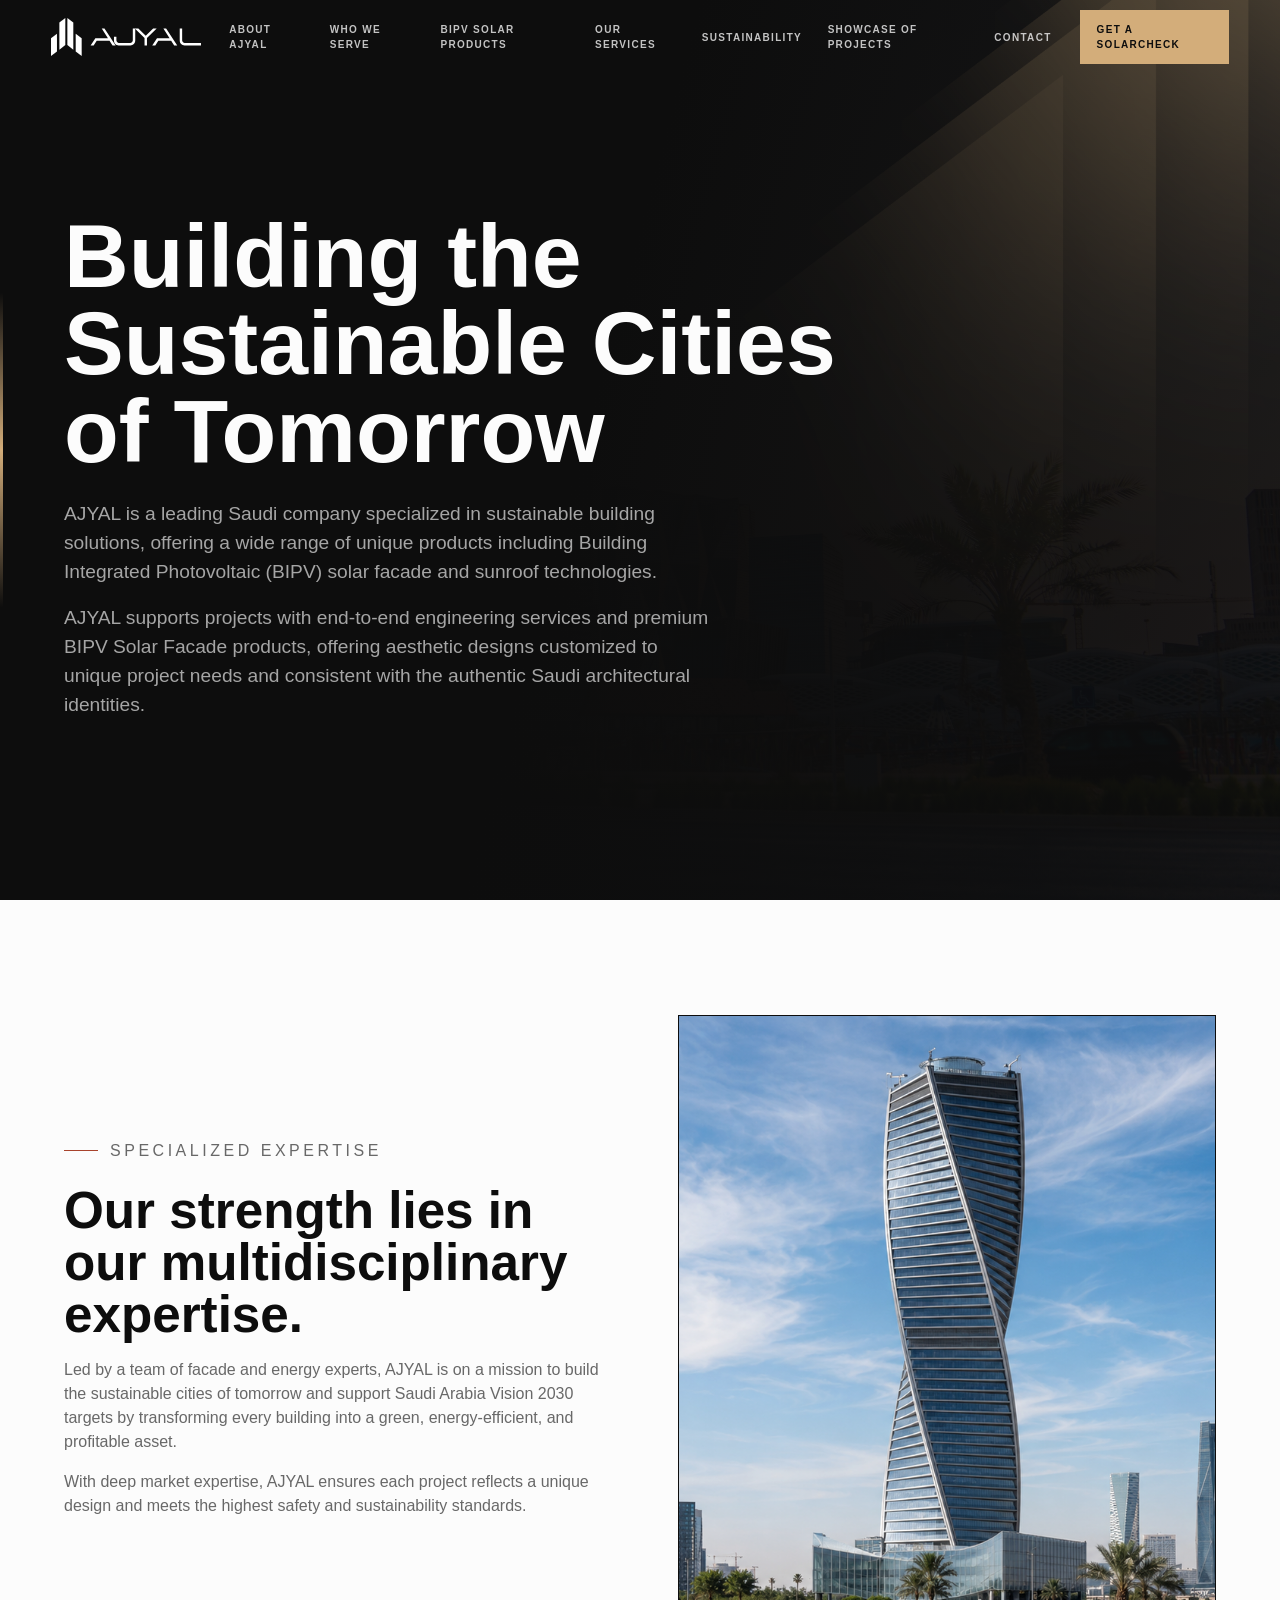
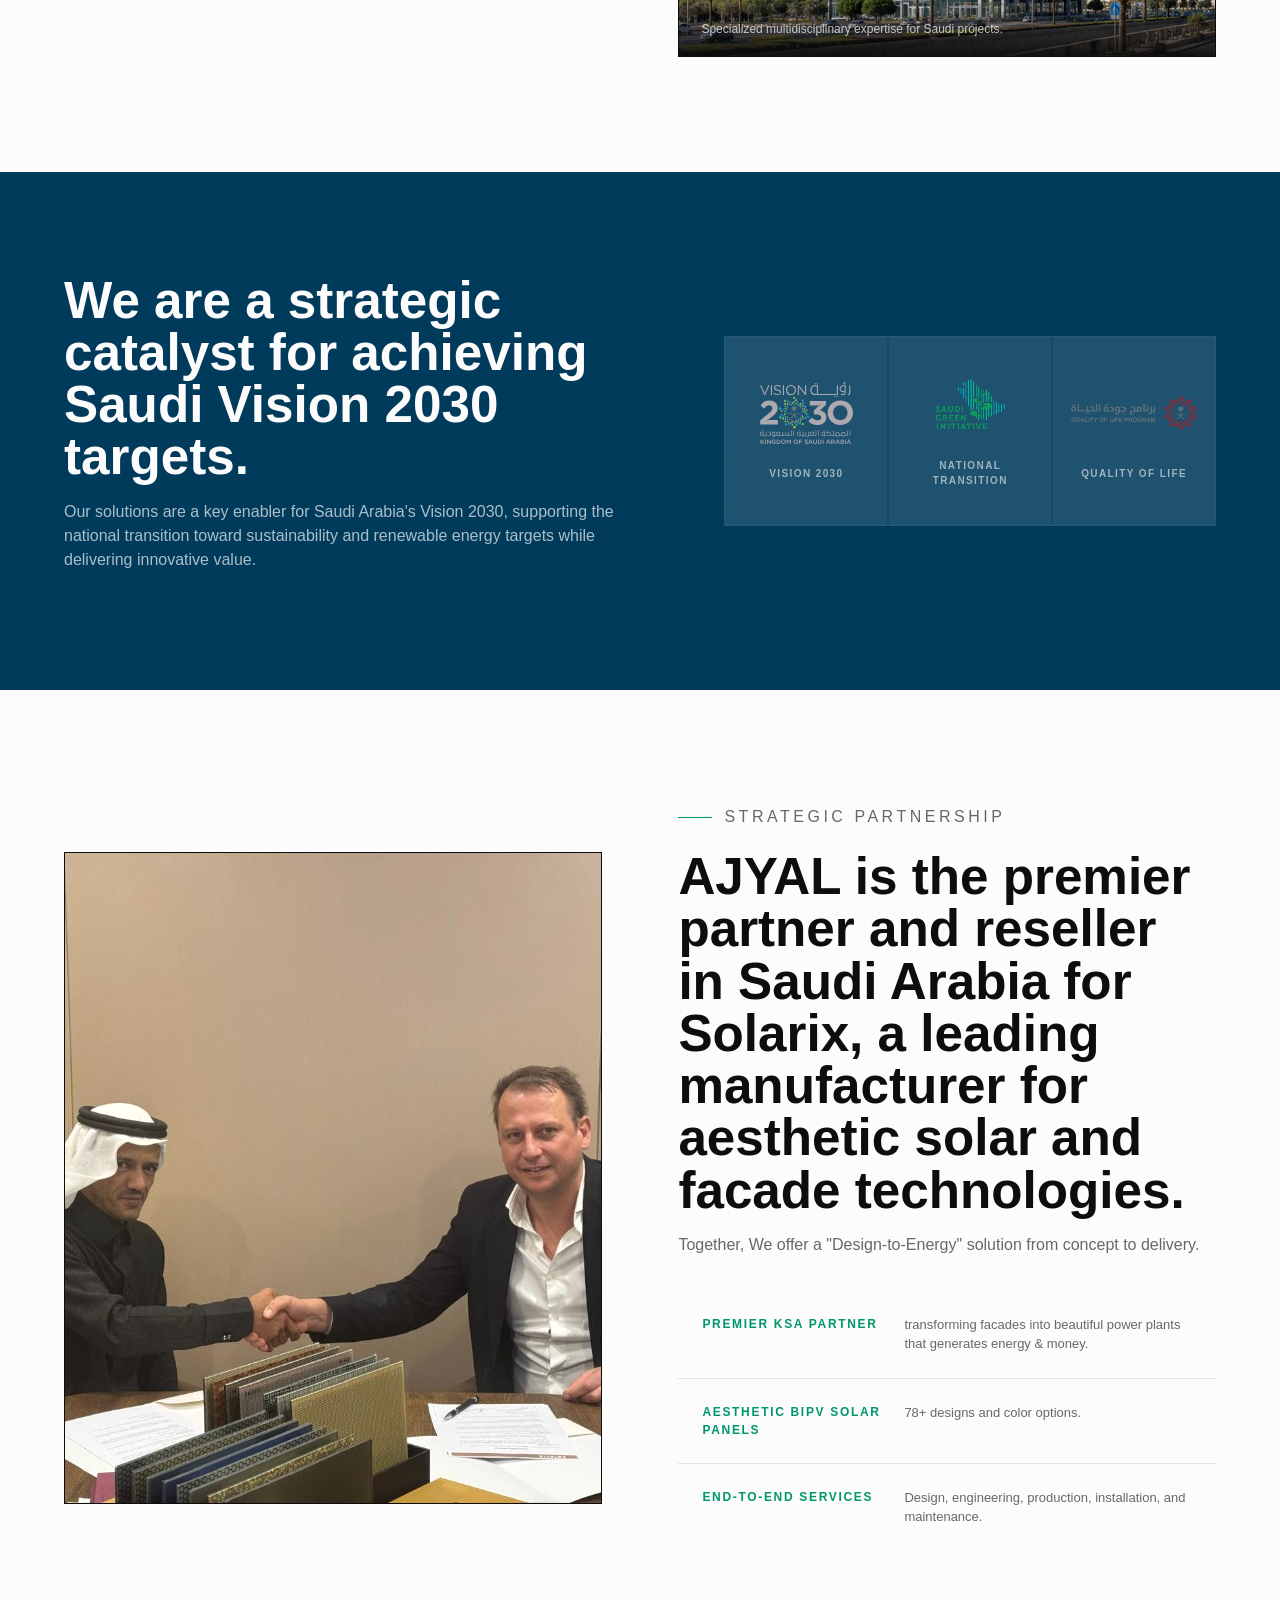
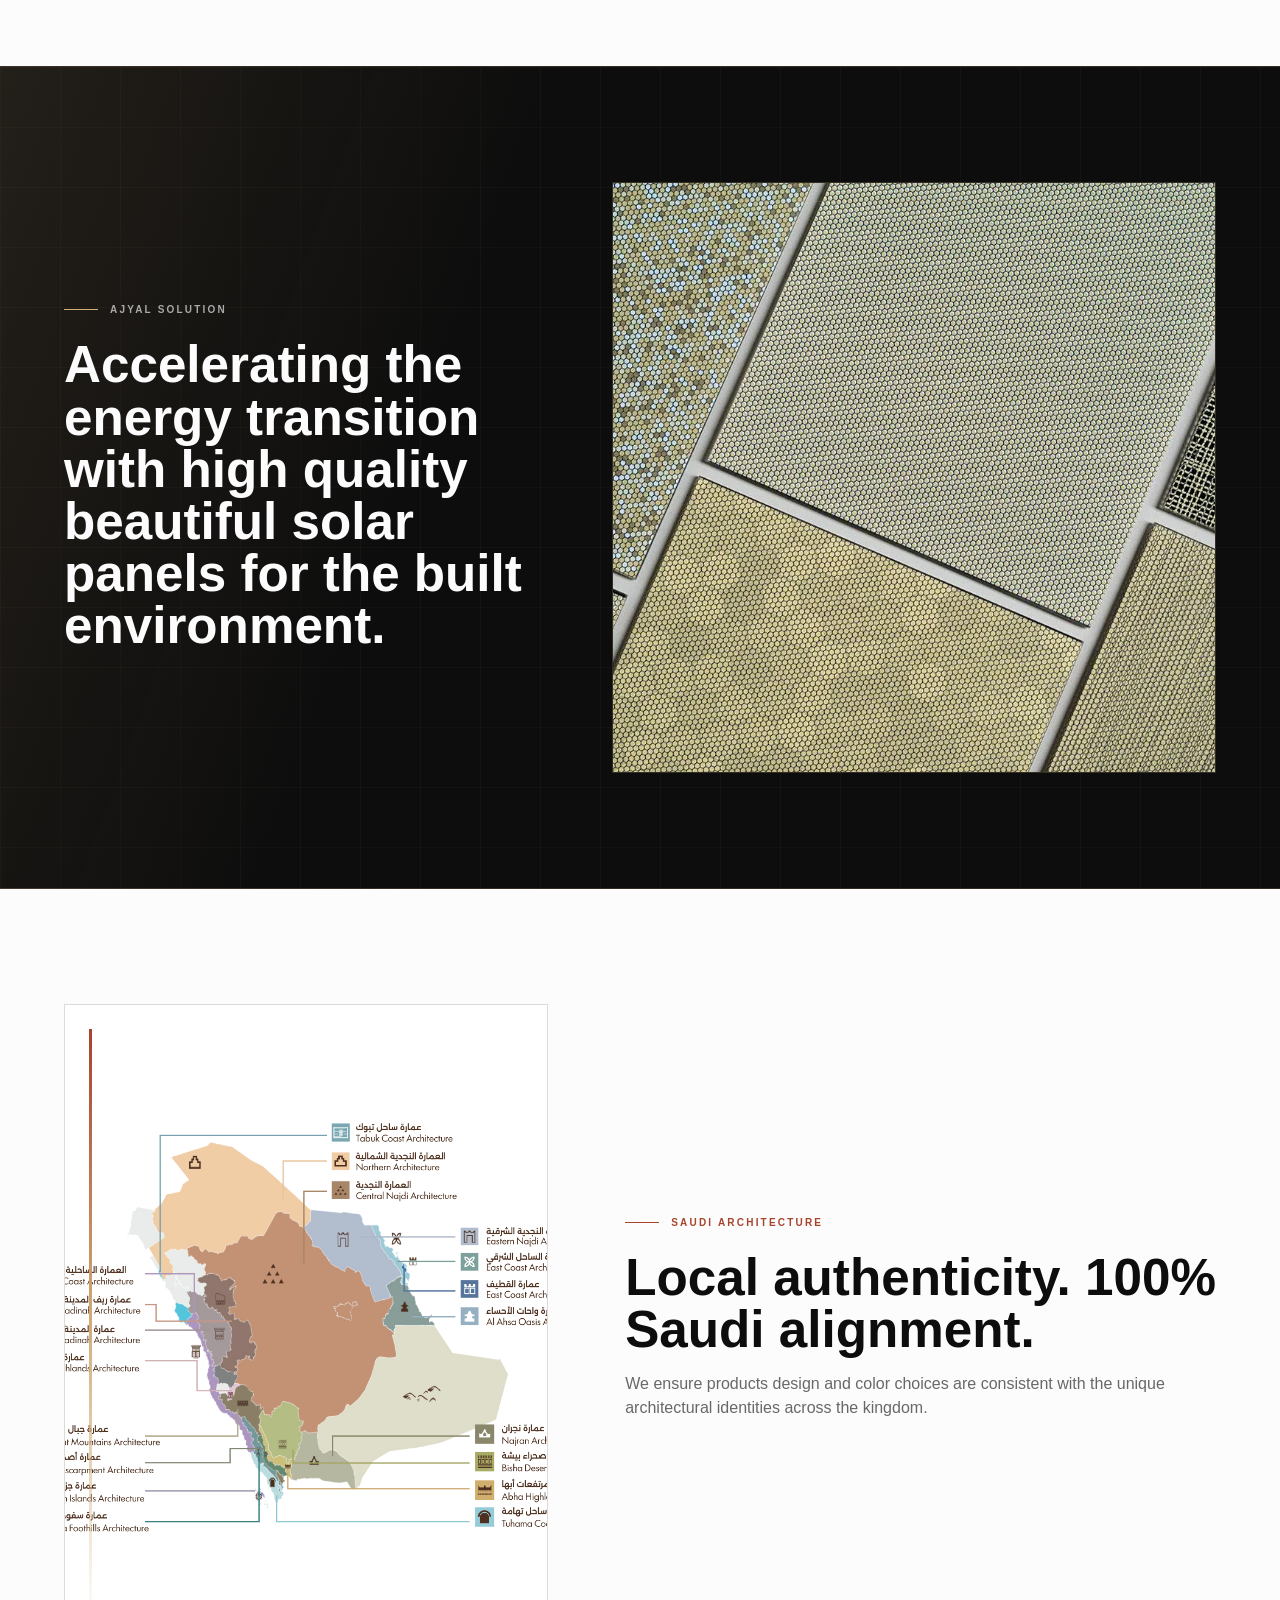
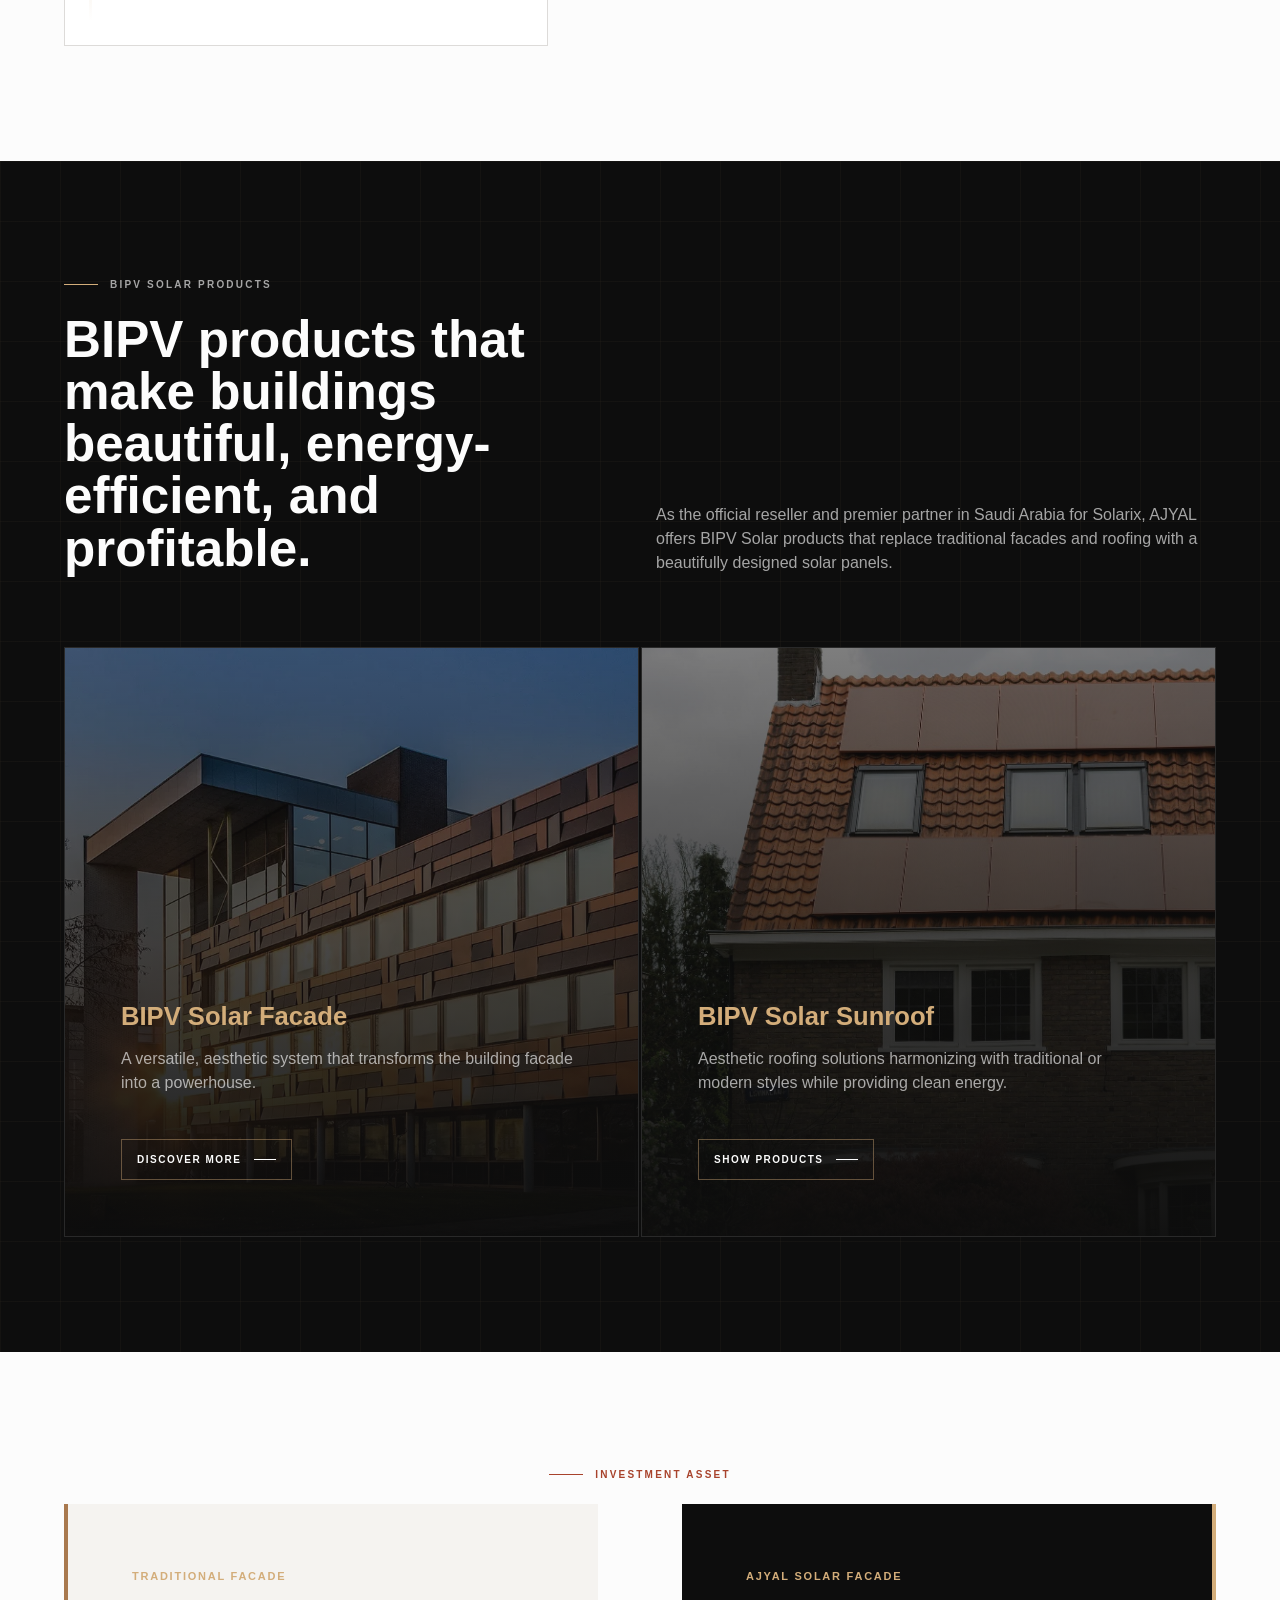
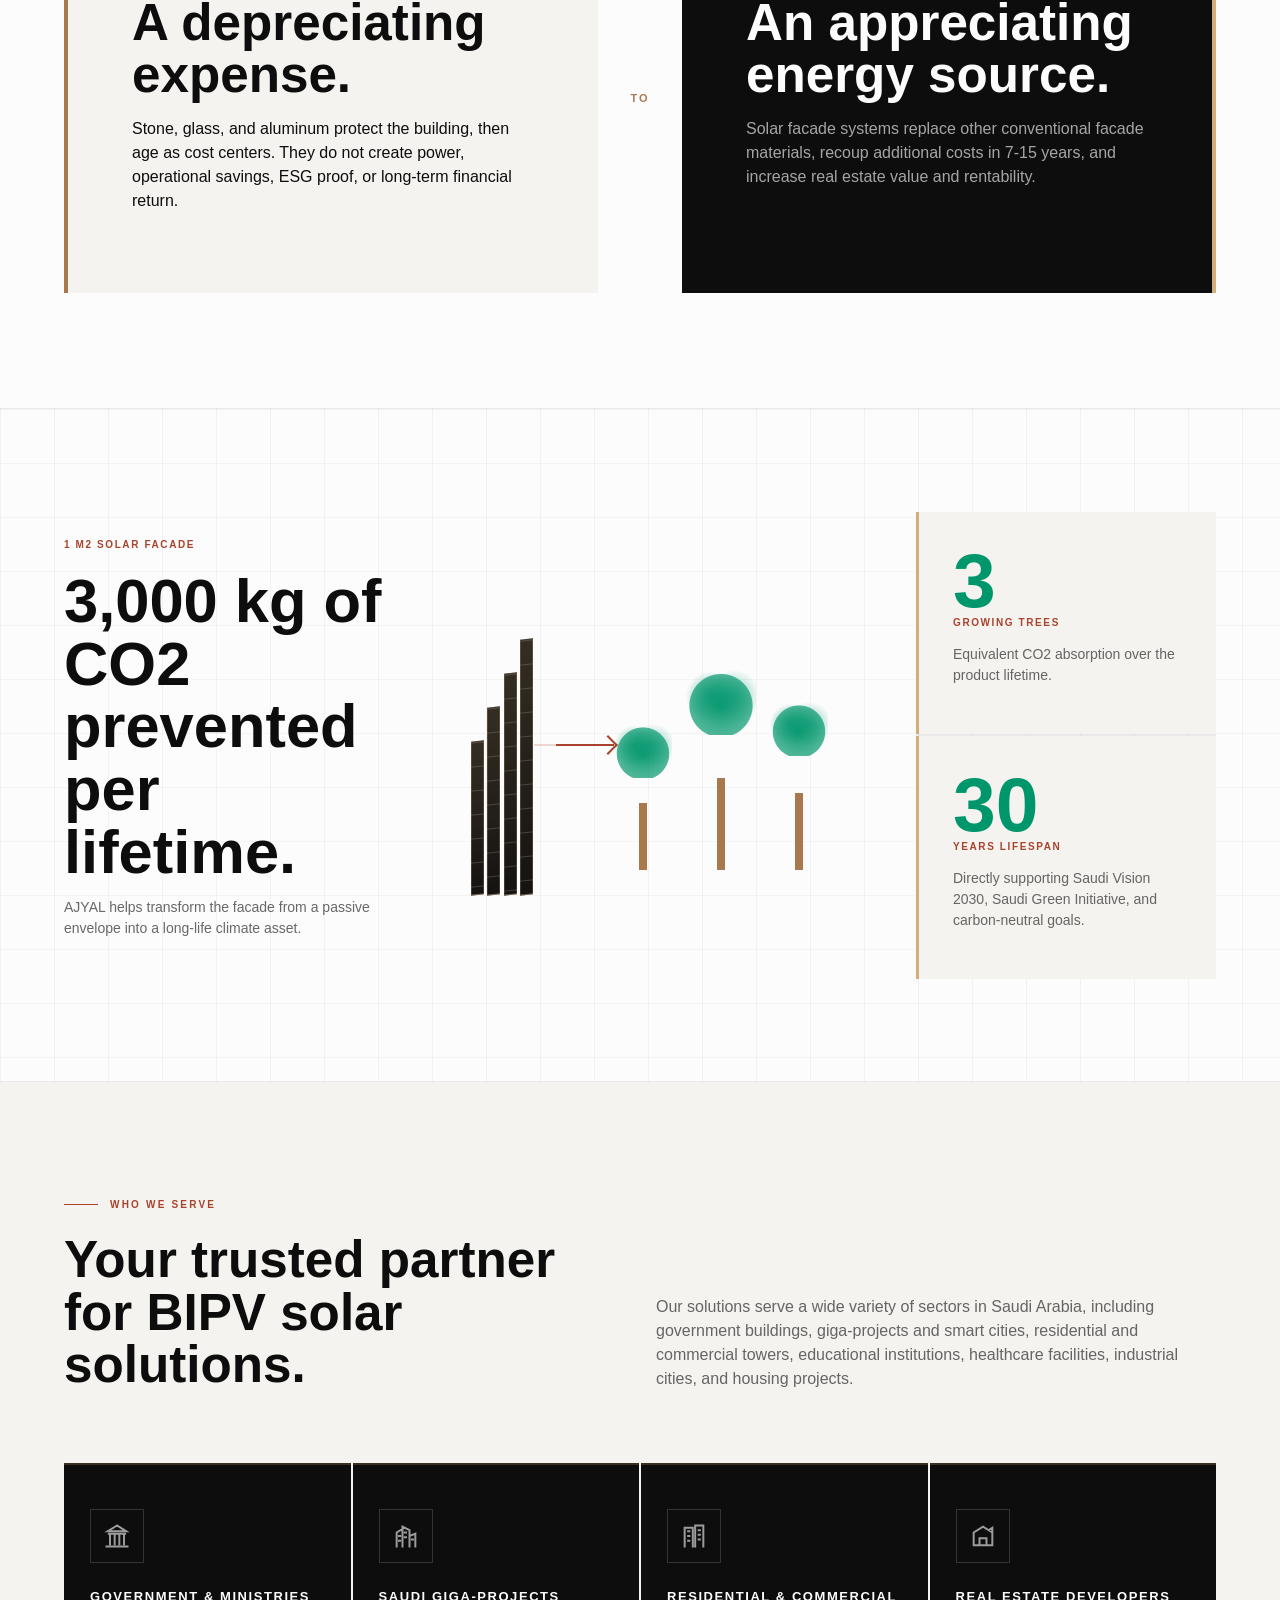
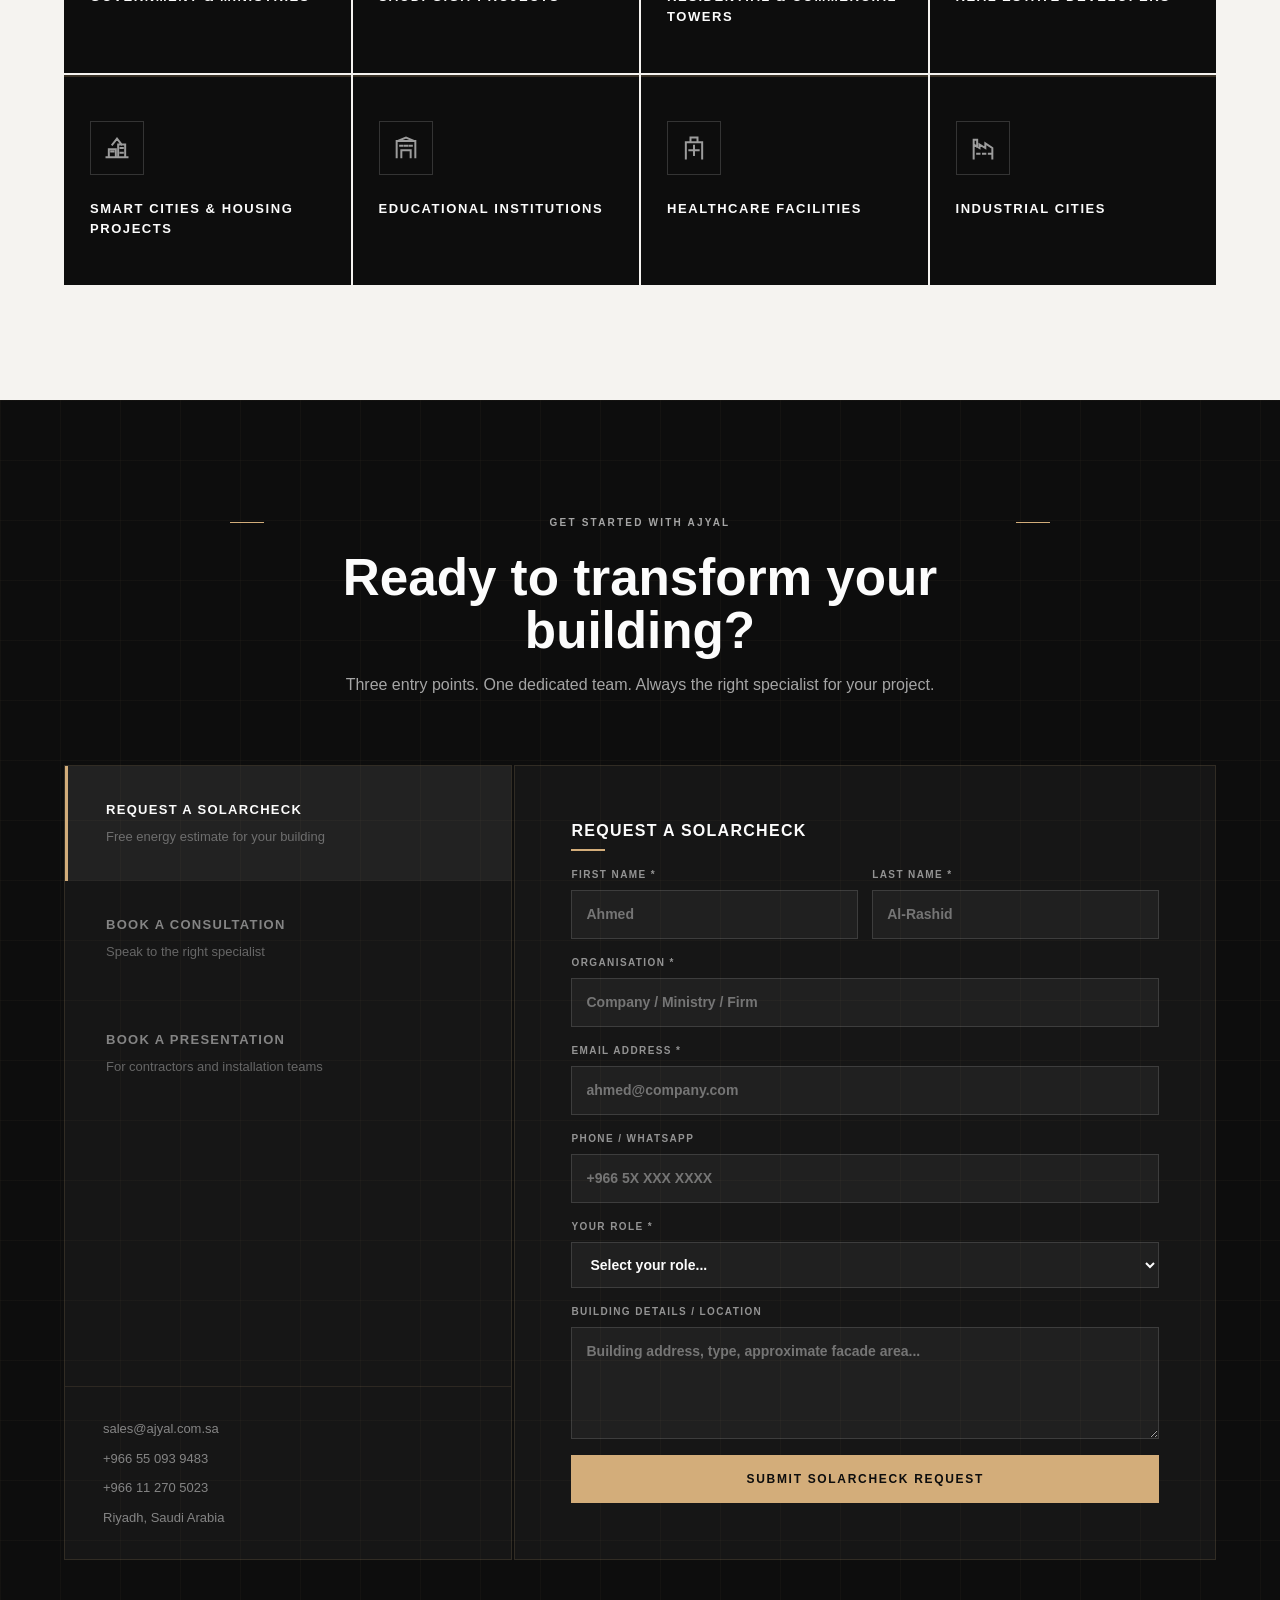
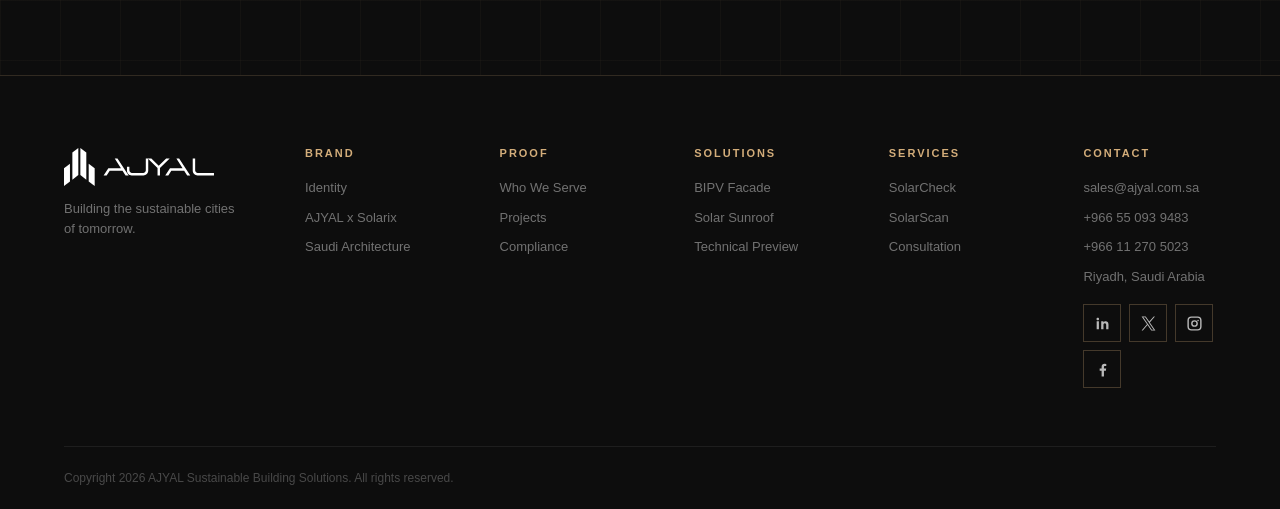
==== commit a413100c: "Update index.html" ====
--- a/index.html
+++ b/index.html
@@ -67,7 +67,7 @@
             <p>With deep market expertise, AJYAL ensures each project reflects a unique design and meets the highest safety and sustainability standards.</p>
           </div>
           <figure class="image-card reveal">
-            <img src="assets/img/identity-modern-facade.jpg" alt="Modern facade reference for AJYAL sustainable building solutions">
+            <img src="assets/img/softlaunch-visual-reference.png" alt="Modern facade reference for AJYAL sustainable building solutions">
             <figcaption>Specialized multidisciplinary expertise for Saudi projects.</figcaption>
           </figure>
         </div>
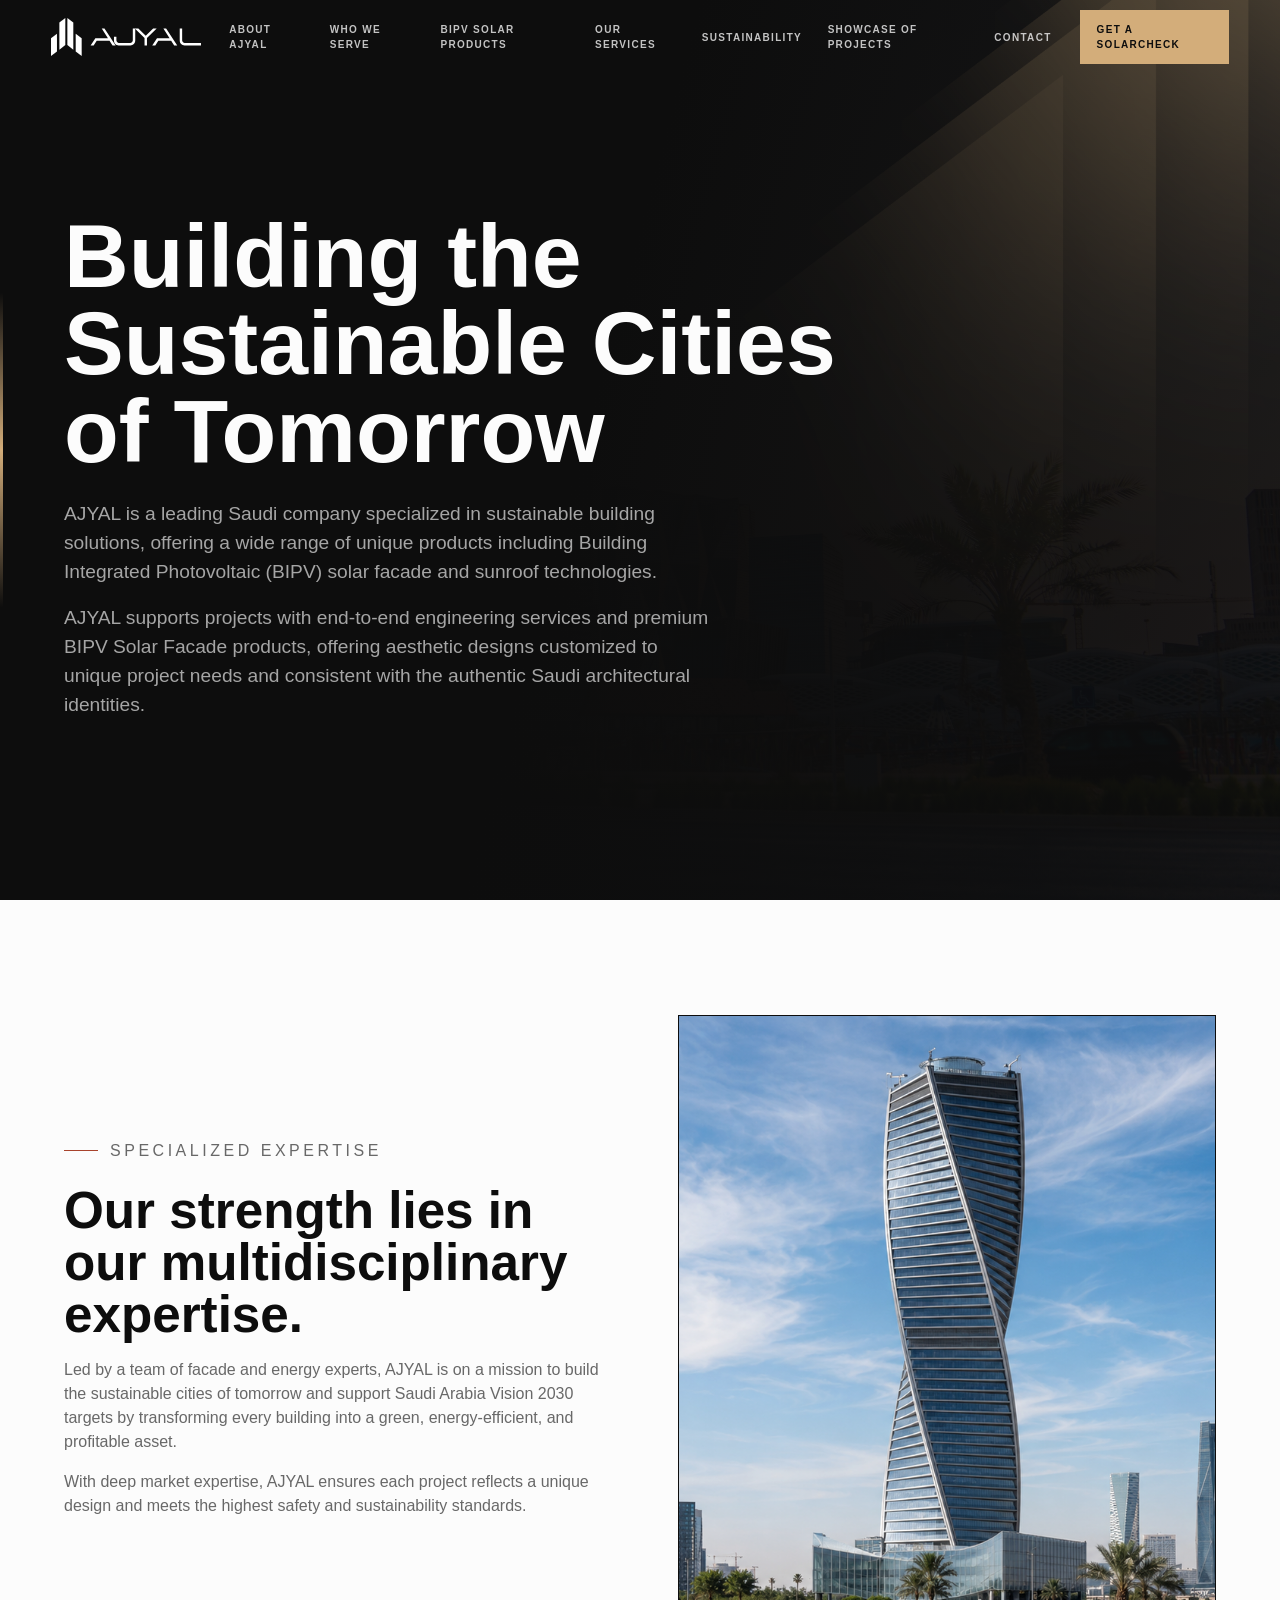
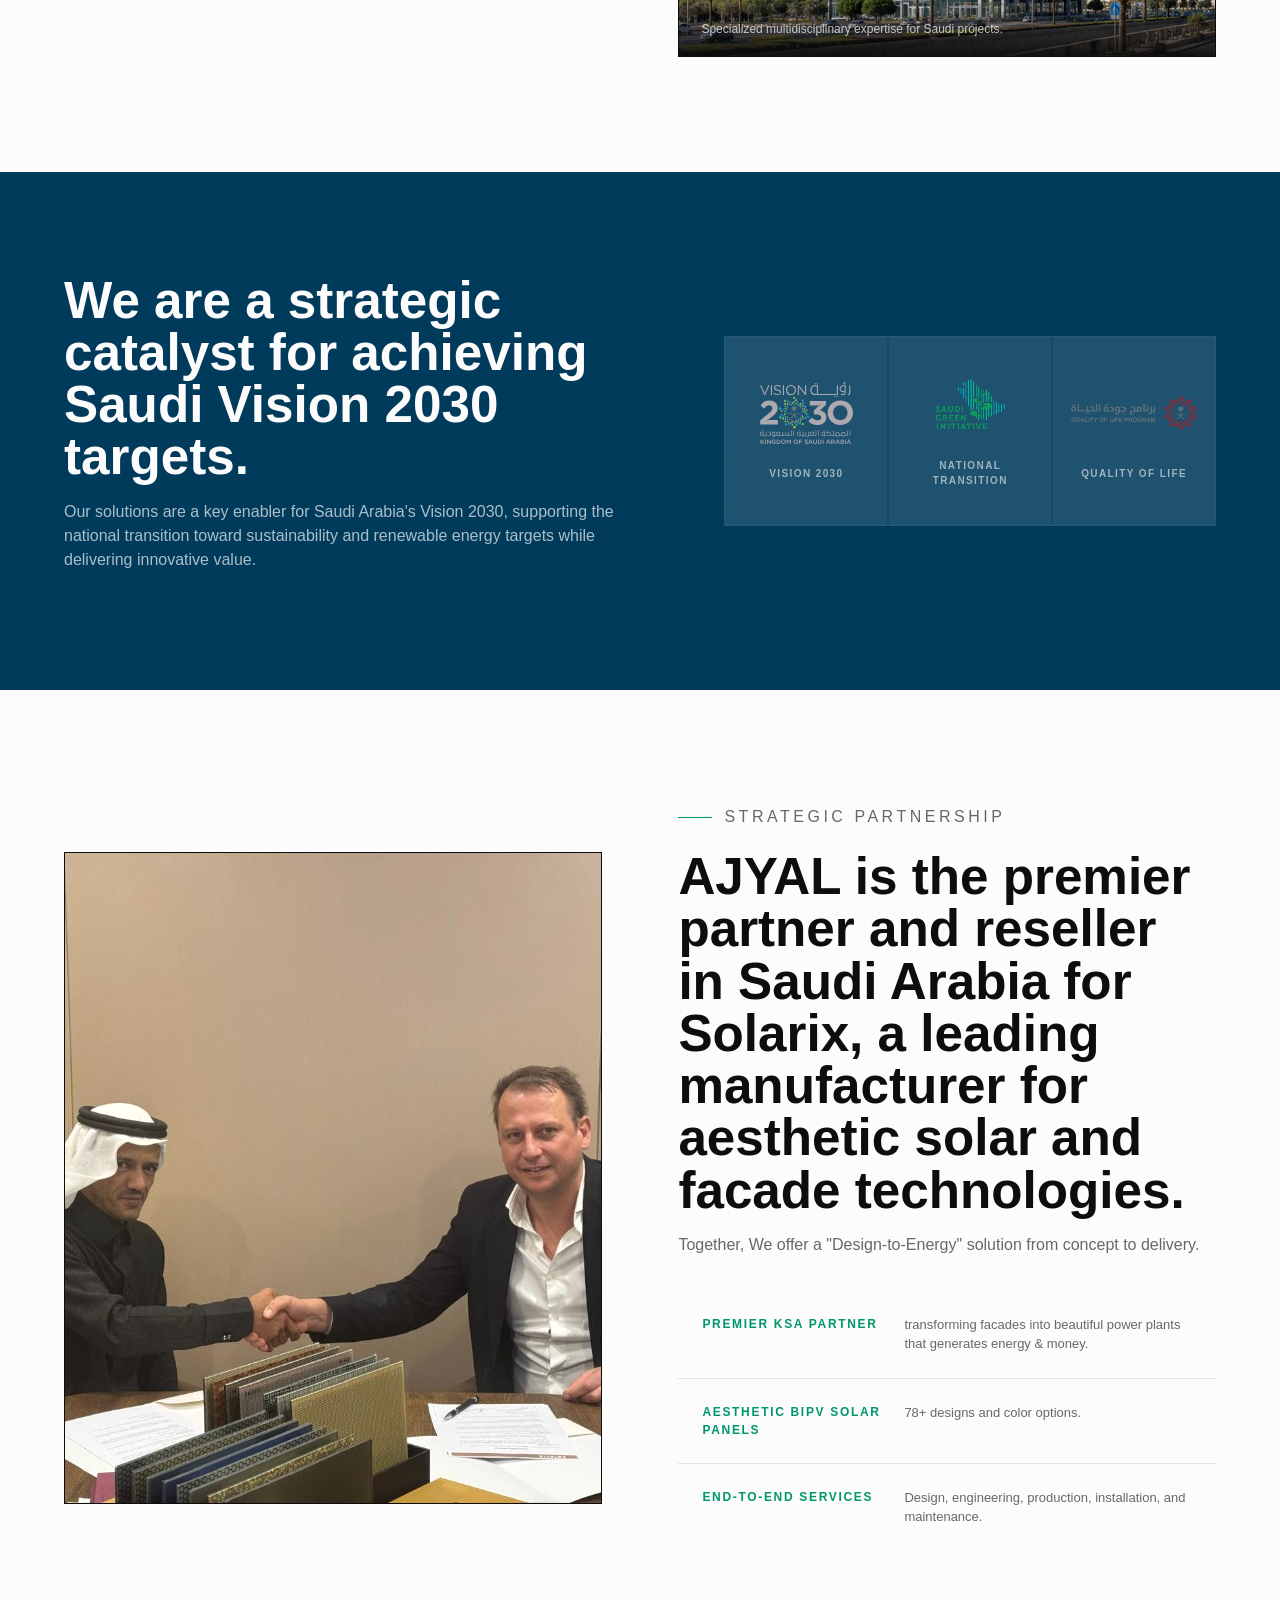
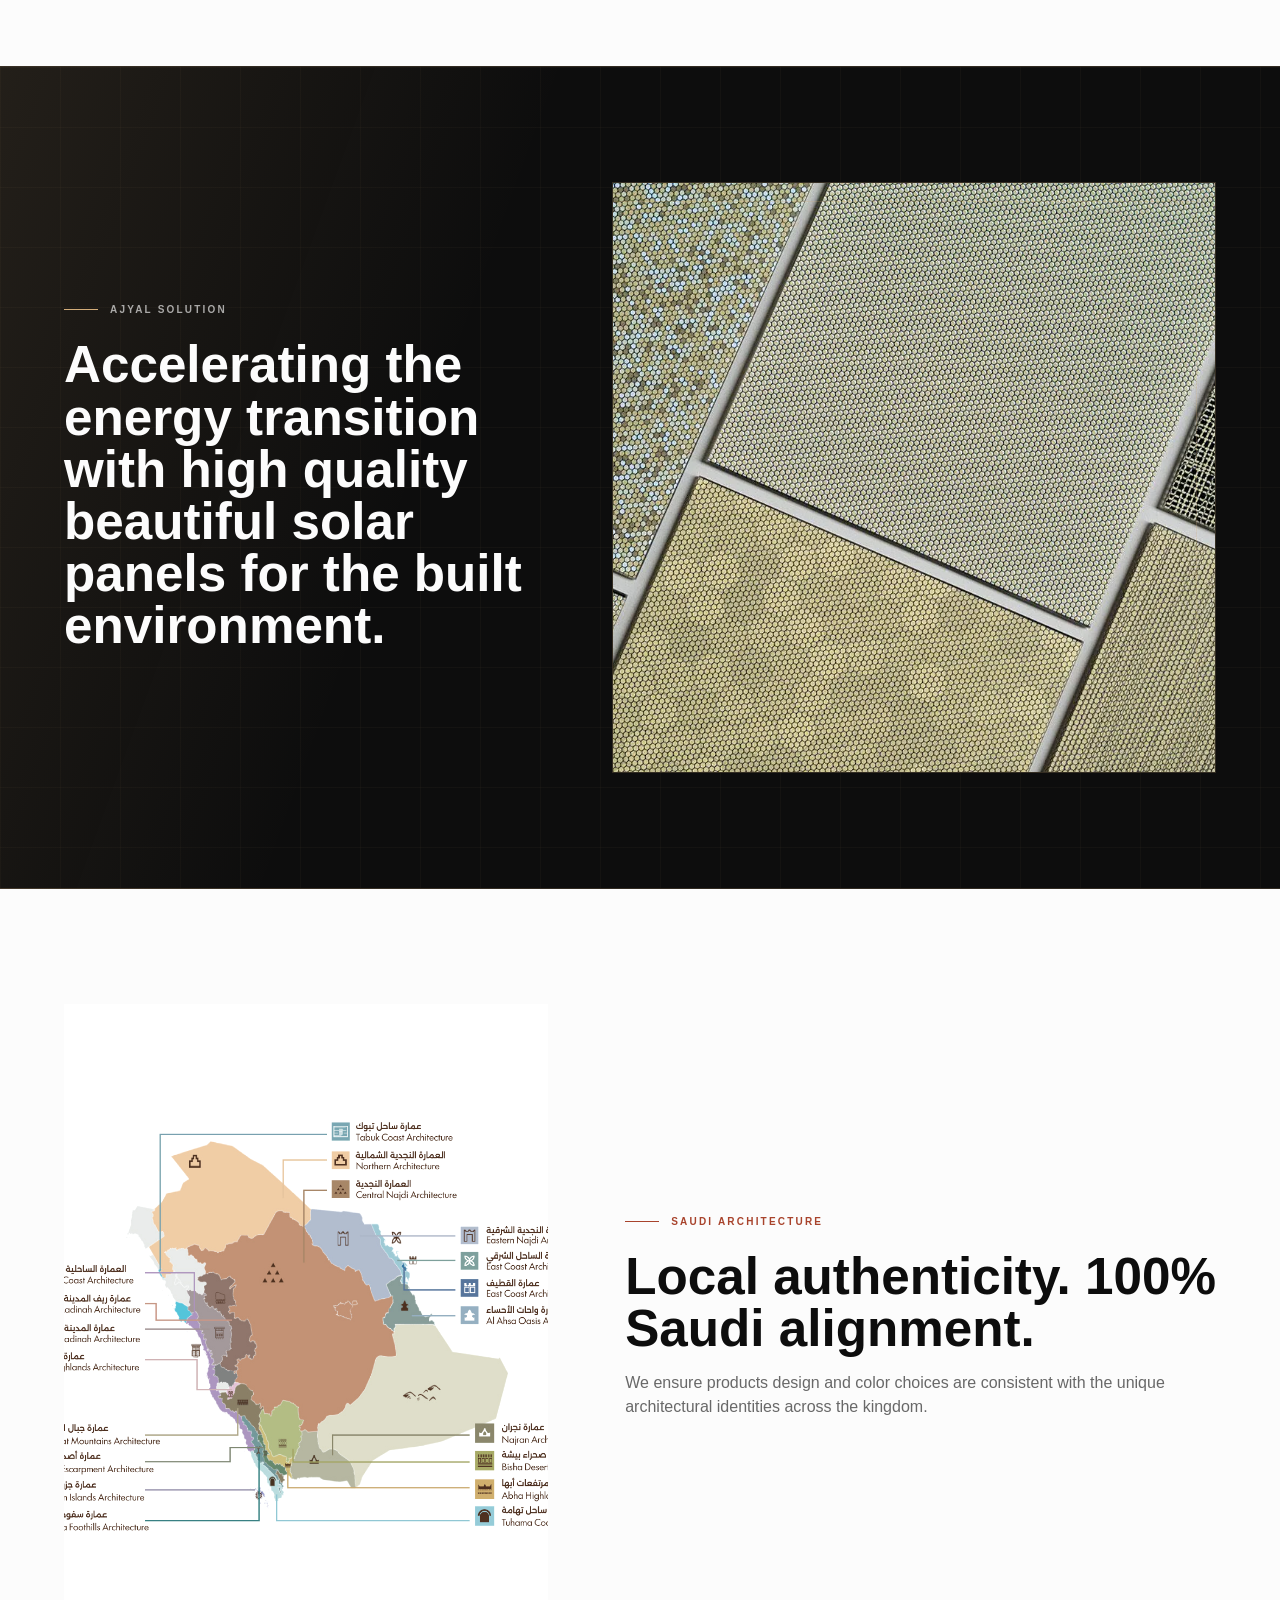
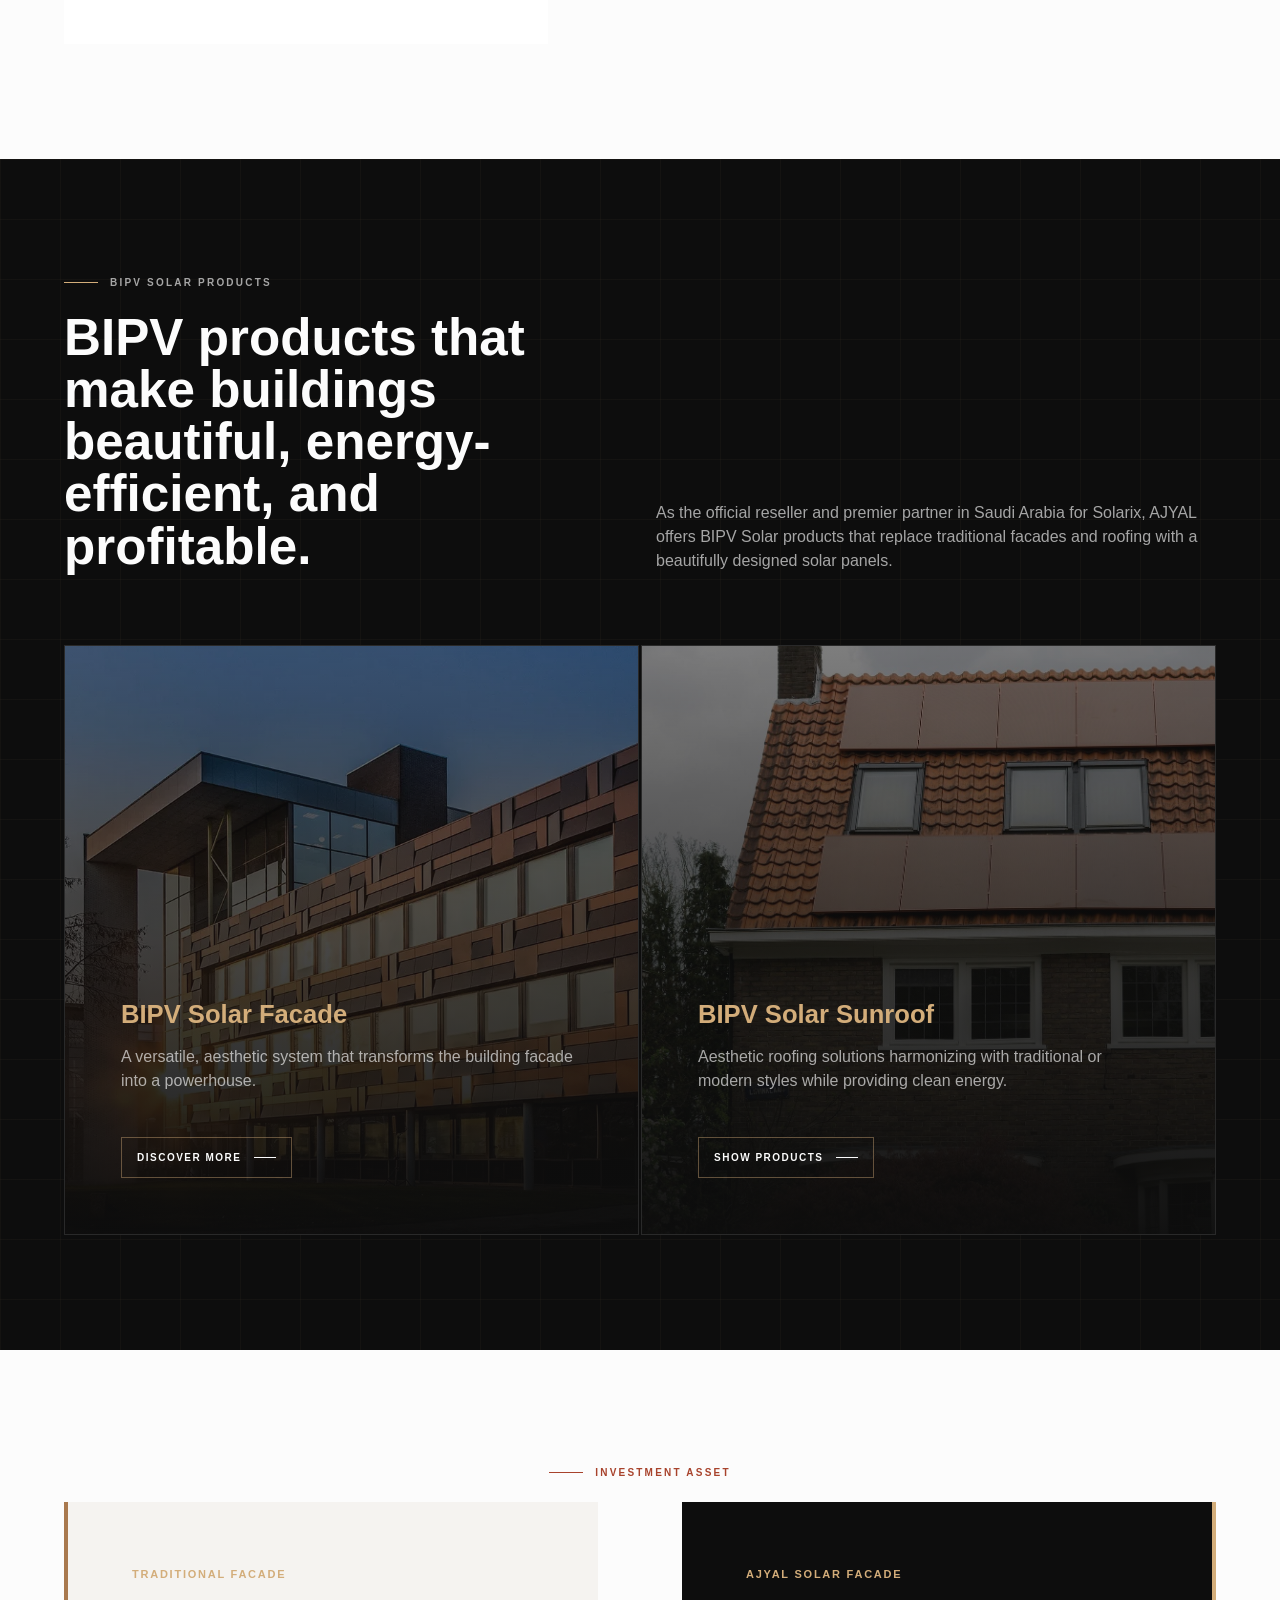
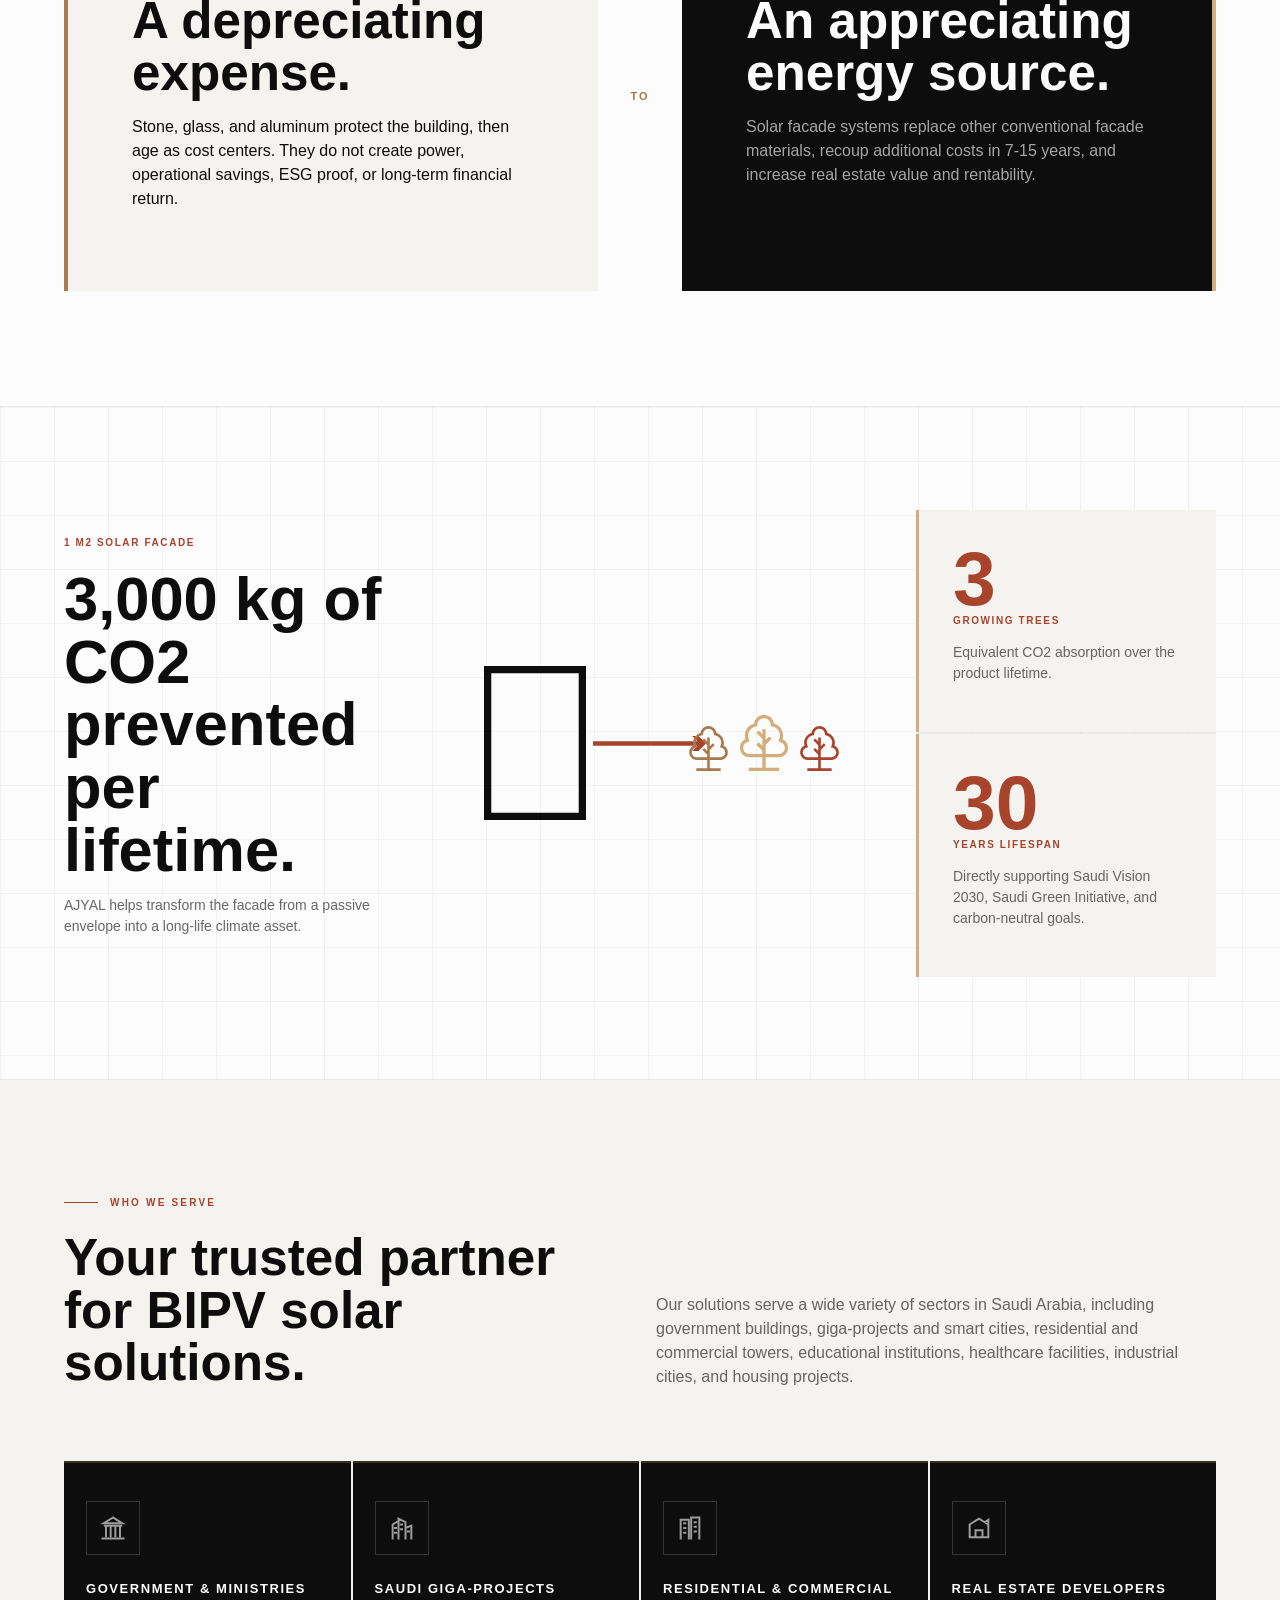
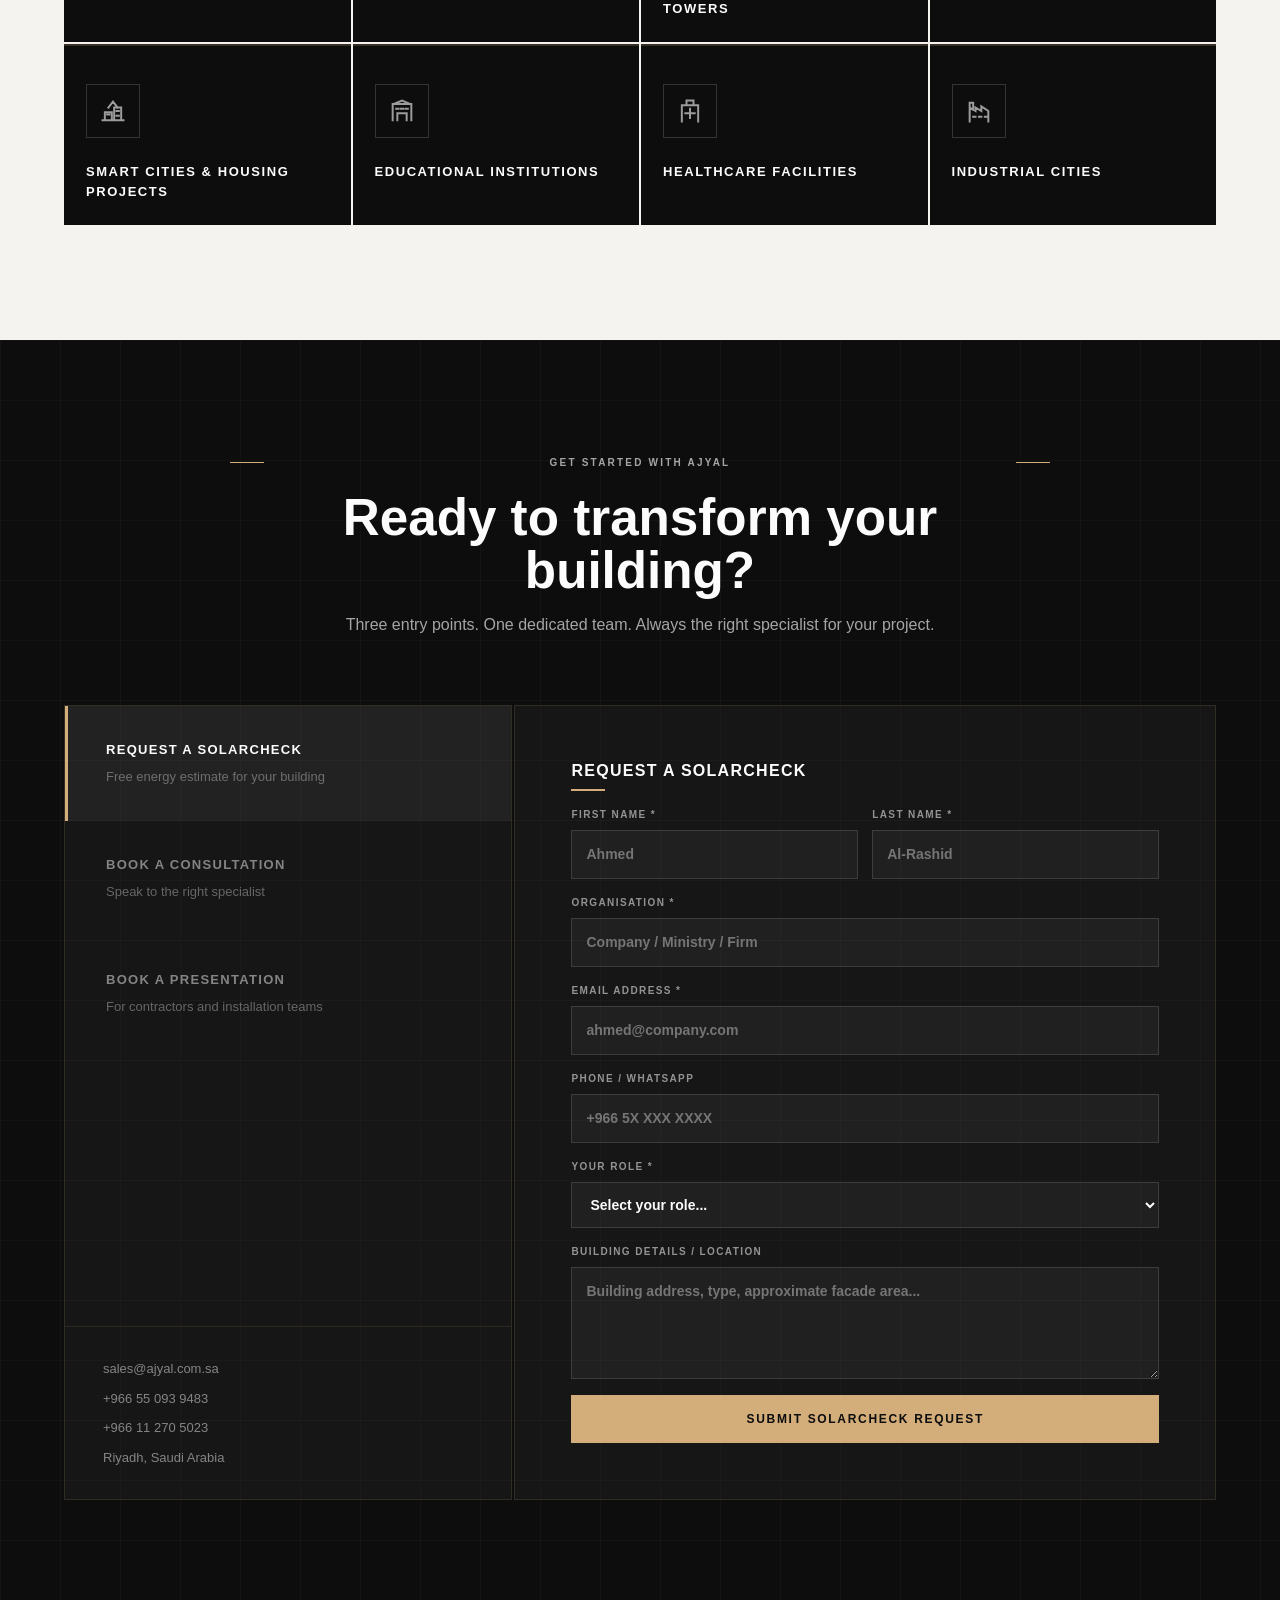
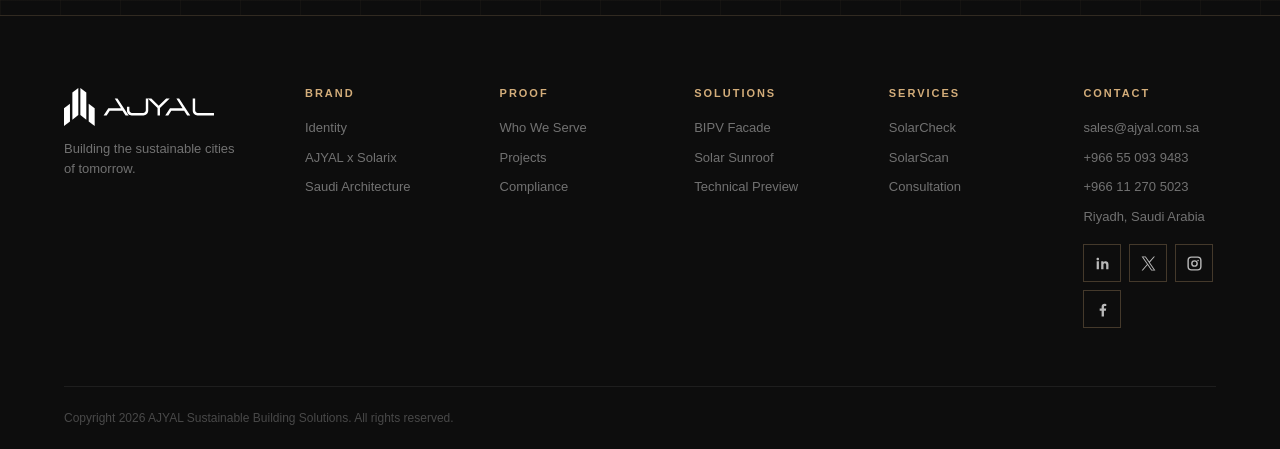
==== commit cdee9dc7: "Apply-impact-SVG-layout-updates" ====
--- a/index.html
+++ b/index.html
@@ -184,12 +184,12 @@
             <p>AJYAL helps transform the facade from a passive envelope into a long-life climate asset.</p>
           </div>
           <div class="impact-flow" aria-hidden="true">
-            <div class="facade-stack">
-              <span></span><span></span><span></span><span></span>
-            </div>
-            <div class="impact-line"><i></i></div>
-            <div class="tree-group">
-              <span></span><span></span><span></span>
+            <span class="impact-symbol impact-facade"></span>
+            <span class="impact-symbol impact-arrow"></span>
+            <div class="impact-trees">
+              <span class="impact-symbol impact-tree"></span>
+              <span class="impact-symbol impact-tree"></span>
+              <span class="impact-symbol impact-tree"></span>
             </div>
           </div>
           <div class="impact-equivalence">
--- a/assets/css/styles.css
+++ b/assets/css/styles.css
@@ -702,97 +702,61 @@
   font-size: 14px;
 }
 .impact-flow {
-  min-height: 320px;
-  display: grid;
-  grid-template-columns: 0.72fr minmax(80px, 0.42fr) 0.86fr;
+  width: 100%;
+  max-width: 560px;
+  min-height: 280px;
+  margin-inline: auto;
+  display: grid;
+  grid-template-columns: minmax(82px, 0.68fr) minmax(72px, 0.42fr) minmax(150px, 0.9fr);
+  gap: clamp(14px, 2vw, 28px);
   align-items: center;
-}
-.facade-stack {
-  height: 300px;
-  display: grid;
-  grid-template-columns: repeat(4, 1fr);
-  align-items: end;
-  gap: 3px;
-}
-.facade-stack span {
-  display: block;
-  height: calc(120px + var(--i, 0) * 34px);
-  background:
-    linear-gradient(180deg, rgba(211,173,122,0.2), rgba(211,173,122,0.04)),
-    repeating-linear-gradient(180deg, rgba(252,252,252,0.18) 0 1px, transparent 1px 24px),
-    var(--black);
-  border: 1px solid rgba(211,173,122,0.24);
-  transform: skewY(-6deg);
-}
-.facade-stack span:nth-child(1) { --i: 1; }
-.facade-stack span:nth-child(2) { --i: 2; }
-.facade-stack span:nth-child(3) { --i: 3; }
-.facade-stack span:nth-child(4) { --i: 4; }
-.impact-line {
-  position: relative;
-  height: 2px;
-  background: rgba(168,67,44,0.2);
-}
-.impact-line i {
-  position: absolute;
-  inset: 0 0 auto auto;
-  width: 72%;
-  height: 2px;
-  background: var(--copper);
-}
-.impact-line::after {
-  content: "";
-  position: absolute;
-  right: -1px;
-  top: 50%;
-  width: 12px;
-  height: 12px;
-  border-top: 2px solid var(--copper);
-  border-right: 2px solid var(--copper);
-  transform: translateY(-50%) rotate(45deg);
-}
-.tree-group {
-  min-height: 250px;
+  justify-content: center;
+  overflow: hidden;
+}
+.impact-symbol {
+  display: block;
+  background: currentColor;
+  -webkit-mask-position: center;
+  mask-position: center;
+  -webkit-mask-repeat: no-repeat;
+  mask-repeat: no-repeat;
+  -webkit-mask-size: contain;
+  mask-size: contain;
+}
+.impact-facade {
+  width: clamp(72px, 8vw, 118px);
+  aspect-ratio: 98.09 / 148.04;
+  color: var(--black);
+  -webkit-mask-image: url("../img/impact-facade.svg");
+  mask-image: url("../img/impact-facade.svg");
+}
+.impact-arrow {
+  width: clamp(74px, 9vw, 150px);
+  aspect-ratio: 178.93 / 23.73;
+  color: var(--copper);
+  -webkit-mask-image: url("../img/impact-arrow.svg");
+  mask-image: url("../img/impact-arrow.svg");
+}
+.impact-trees {
   display: flex;
   align-items: end;
   justify-content: center;
-  gap: 14px;
-}
-.tree-group span {
-  position: relative;
-  display: block;
-  width: 58px;
-  height: 150px;
-}
-.tree-group span:nth-child(2) {
-  height: 205px;
-  width: 70px;
-}
-.tree-group span:nth-child(3) {
-  height: 172px;
-}
-.tree-group span::before {
-  content: "";
-  position: absolute;
-  left: 50%;
-  bottom: 0;
-  width: 8px;
-  height: 45%;
-  background: var(--bronze);
-  transform: translateX(-50%);
-}
-.tree-group span::after {
-  content: "";
-  position: absolute;
-  left: 50%;
-  top: 0;
-  width: 100%;
-  aspect-ratio: 1;
-  background:
-    radial-gradient(circle at 50% 58%, rgba(0,150,108,0.92), rgba(0,150,108,0.68) 58%, transparent 60%),
-    radial-gradient(circle at 35% 45%, rgba(0,150,108,0.65), transparent 42%),
-    radial-gradient(circle at 68% 45%, rgba(0,150,108,0.5), transparent 44%);
-  transform: translateX(-50%);
+  gap: clamp(6px, 1vw, 12px);
+  min-width: 0;
+}
+.impact-tree {
+  width: clamp(42px, 4.5vw, 68px);
+  aspect-ratio: 178.81 / 208;
+  color: var(--bronze);
+  -webkit-mask-image: url("../img/impact-tree.svg");
+  mask-image: url("../img/impact-tree.svg");
+}
+.impact-tree:nth-child(2) {
+  width: clamp(50px, 5.5vw, 82px);
+  color: var(--gold);
+}
+.impact-tree:nth-child(3) {
+  color: var(--copper);
 }
 .impact-equivalence {
   display: grid;
@@ -806,7 +770,7 @@
 }
 .impact-equivalence strong {
   display: block;
-  color: var(--green);
+  color: var(--copper);
   font-family: var(--font-display);
   font-size: clamp(54px, 6vw, 88px);
   line-height: 0.9;
@@ -939,8 +903,8 @@
   grid-template-columns: repeat(4, minmax(0, 1fr));
 }
 .audience-grid-compact .audience-card {
-  min-height: 210px;
-  padding: 30px 26px;
+  min-height: 178px;
+  padding: 24px 22px;
 }
 .audience-grid-compact .audience-card strong {
   overflow-wrap: anywhere;
@@ -1106,13 +1070,7 @@
 }
 .architecture-feature .image-card {
   background: var(--paper);
-}
-.architecture-feature .image-card::after {
-  content: "";
-  position: absolute;
-  inset: 24px auto 24px 24px;
-  width: 3px;
-  background: linear-gradient(to bottom, var(--copper), var(--gold), transparent);
+  border: 0;
 }
 .region-tags {
   margin-top: 32px;
@@ -1837,7 +1795,11 @@
   }
   .projects-heading p { text-align: left; }
   .projects-heading span { float: none; }
-  .audience-card { min-height: 280px; padding: 34px 30px; }
+  .audience-card { min-height: 230px; padding: 28px 24px; }
+  .audience-grid-compact .audience-card {
+    min-height: 170px;
+    padding: 22px 18px;
+  }
 }
 @media (max-width: 620px) {
   .hero h1 { font-size: clamp(42px, 13vw, 64px); }
@@ -1852,7 +1814,6 @@
   .collection-grid,
   .benefit-grid,
   .audience-grid,
-  .audience-grid-compact,
   .projects-grid,
   .tech-grid,
   .footer-grid,
@@ -1862,37 +1823,52 @@
   .spec-strip,
   .form-row,
   .value-grid { grid-template-columns: 1fr; }
+  .audience-grid-compact {
+    grid-template-columns: repeat(2, minmax(0, 1fr));
+  }
+  .audience-grid-compact .audience-card {
+    min-height: 142px;
+    padding: 18px 14px;
+  }
+  .audience-grid-compact .sector-icon {
+    width: 40px;
+    height: 40px;
+    margin-bottom: 14px;
+  }
+  .audience-grid-compact .sector-icon svg {
+    width: 21px;
+    height: 21px;
+  }
+  .audience-grid-compact .audience-card strong {
+    font-size: 10px;
+    line-height: 1.2;
+    letter-spacing: 0.08em;
+  }
   .impact-infographic {
     background-size: 38px 38px;
   }
   .impact-flow {
     grid-template-columns: 1fr;
-    gap: 28px;
+    gap: 24px;
     justify-items: center;
     min-height: auto;
-  }
-  .facade-stack {
-    width: min(100%, 260px);
-    height: 230px;
-  }
-  .impact-line {
-    width: min(100%, 260px);
+    max-width: 260px;
+  }
+  .impact-facade {
+    width: 88px;
+  }
+  .impact-arrow {
+    width: 118px;
     transform: rotate(90deg);
   }
-  .tree-group {
-    min-height: 190px;
-    align-items: end;
-  }
-  .tree-group span {
-    width: 48px;
-    height: 128px;
-  }
-  .tree-group span:nth-child(2) {
-    width: 58px;
-    height: 168px;
-  }
-  .tree-group span:nth-child(3) {
-    height: 142px;
+  .impact-trees {
+    gap: 8px;
+  }
+  .impact-tree {
+    width: 46px;
+  }
+  .impact-tree:nth-child(2) {
+    width: 56px;
   }
   .impact-equivalence article {
     border-left: 0;
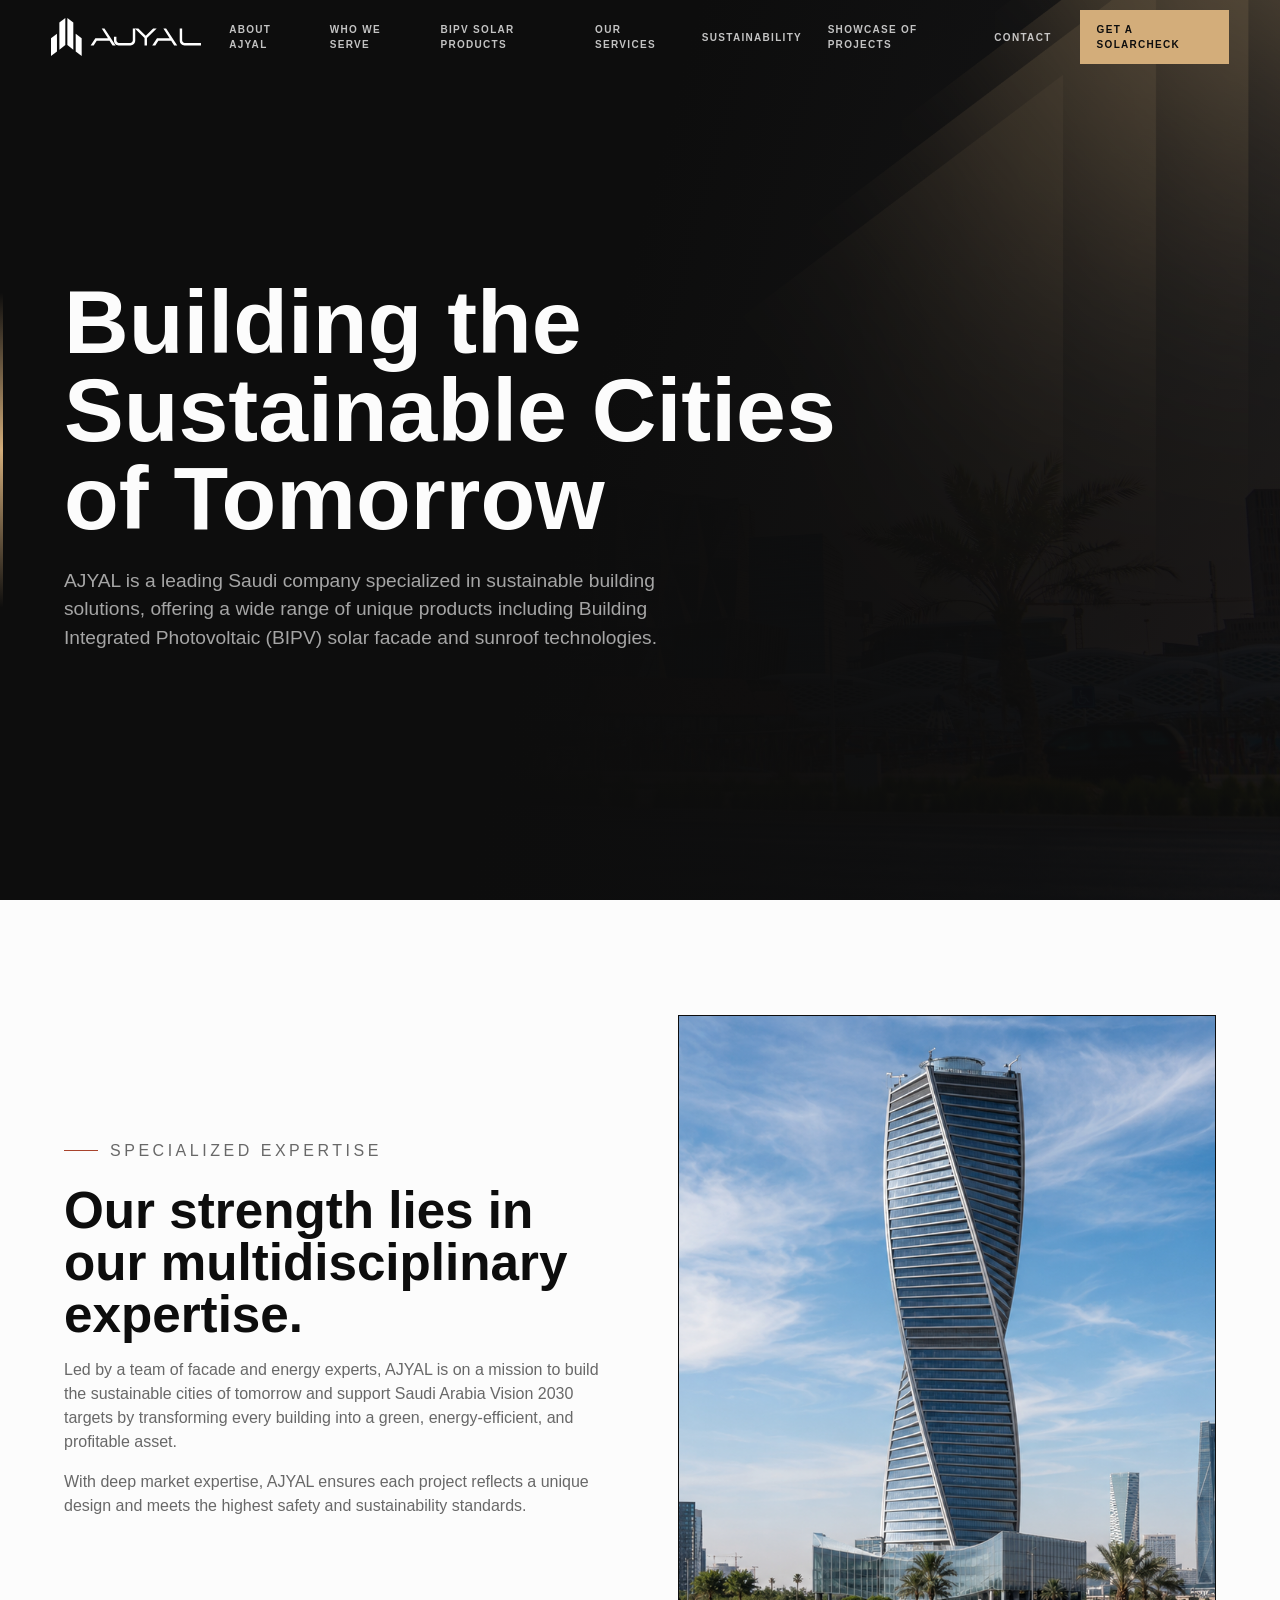
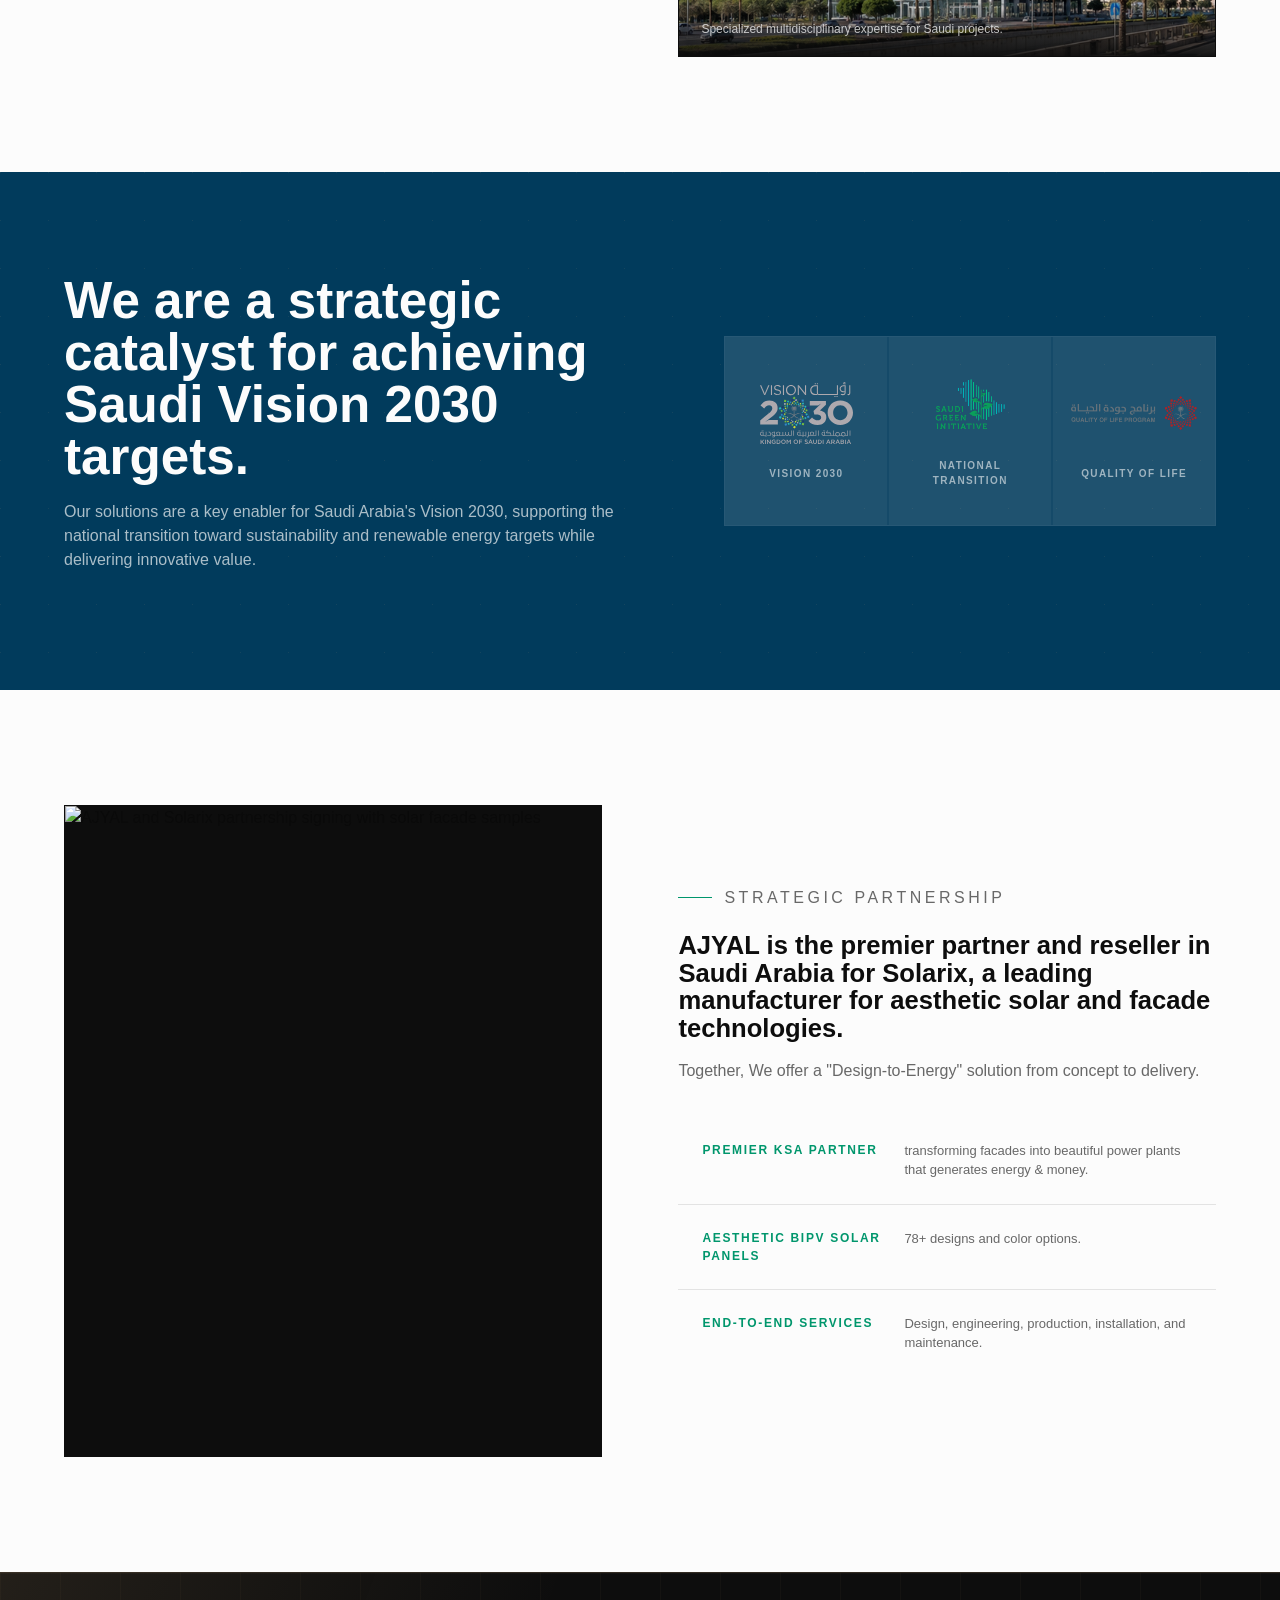
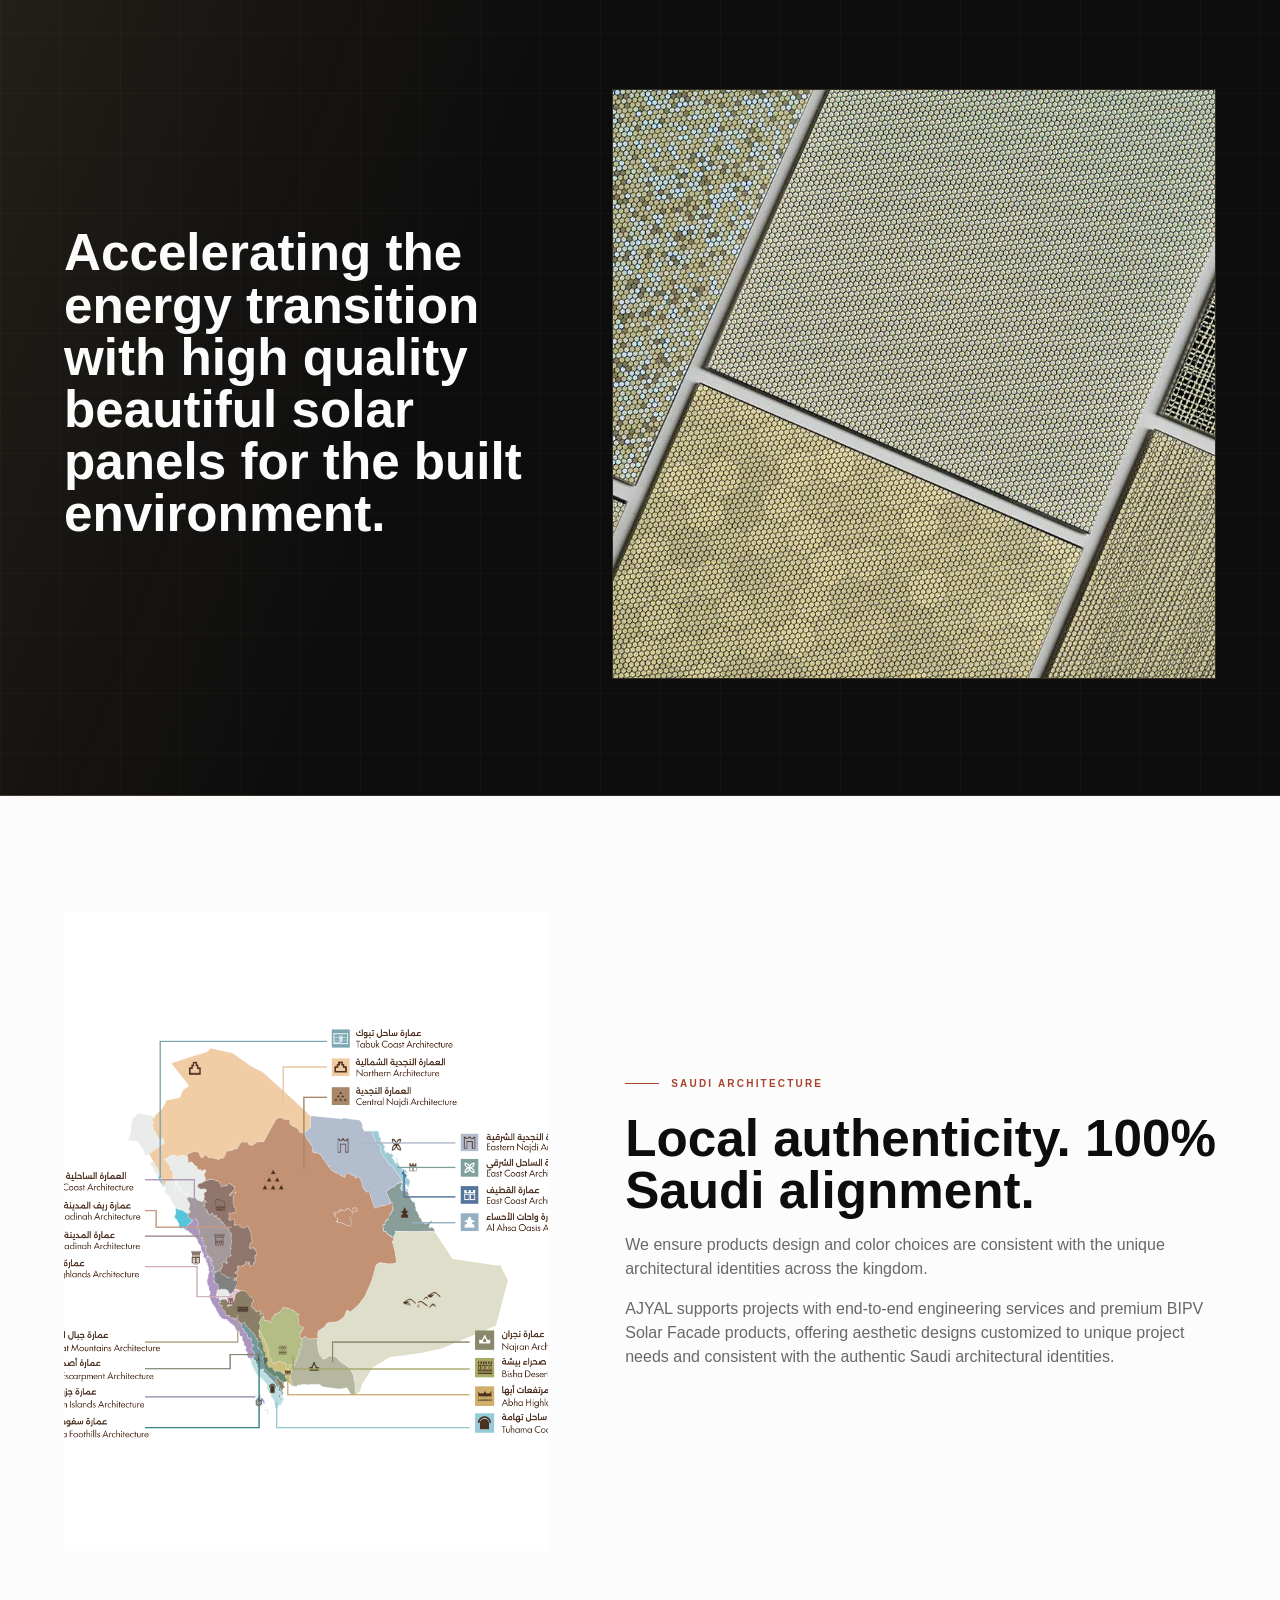
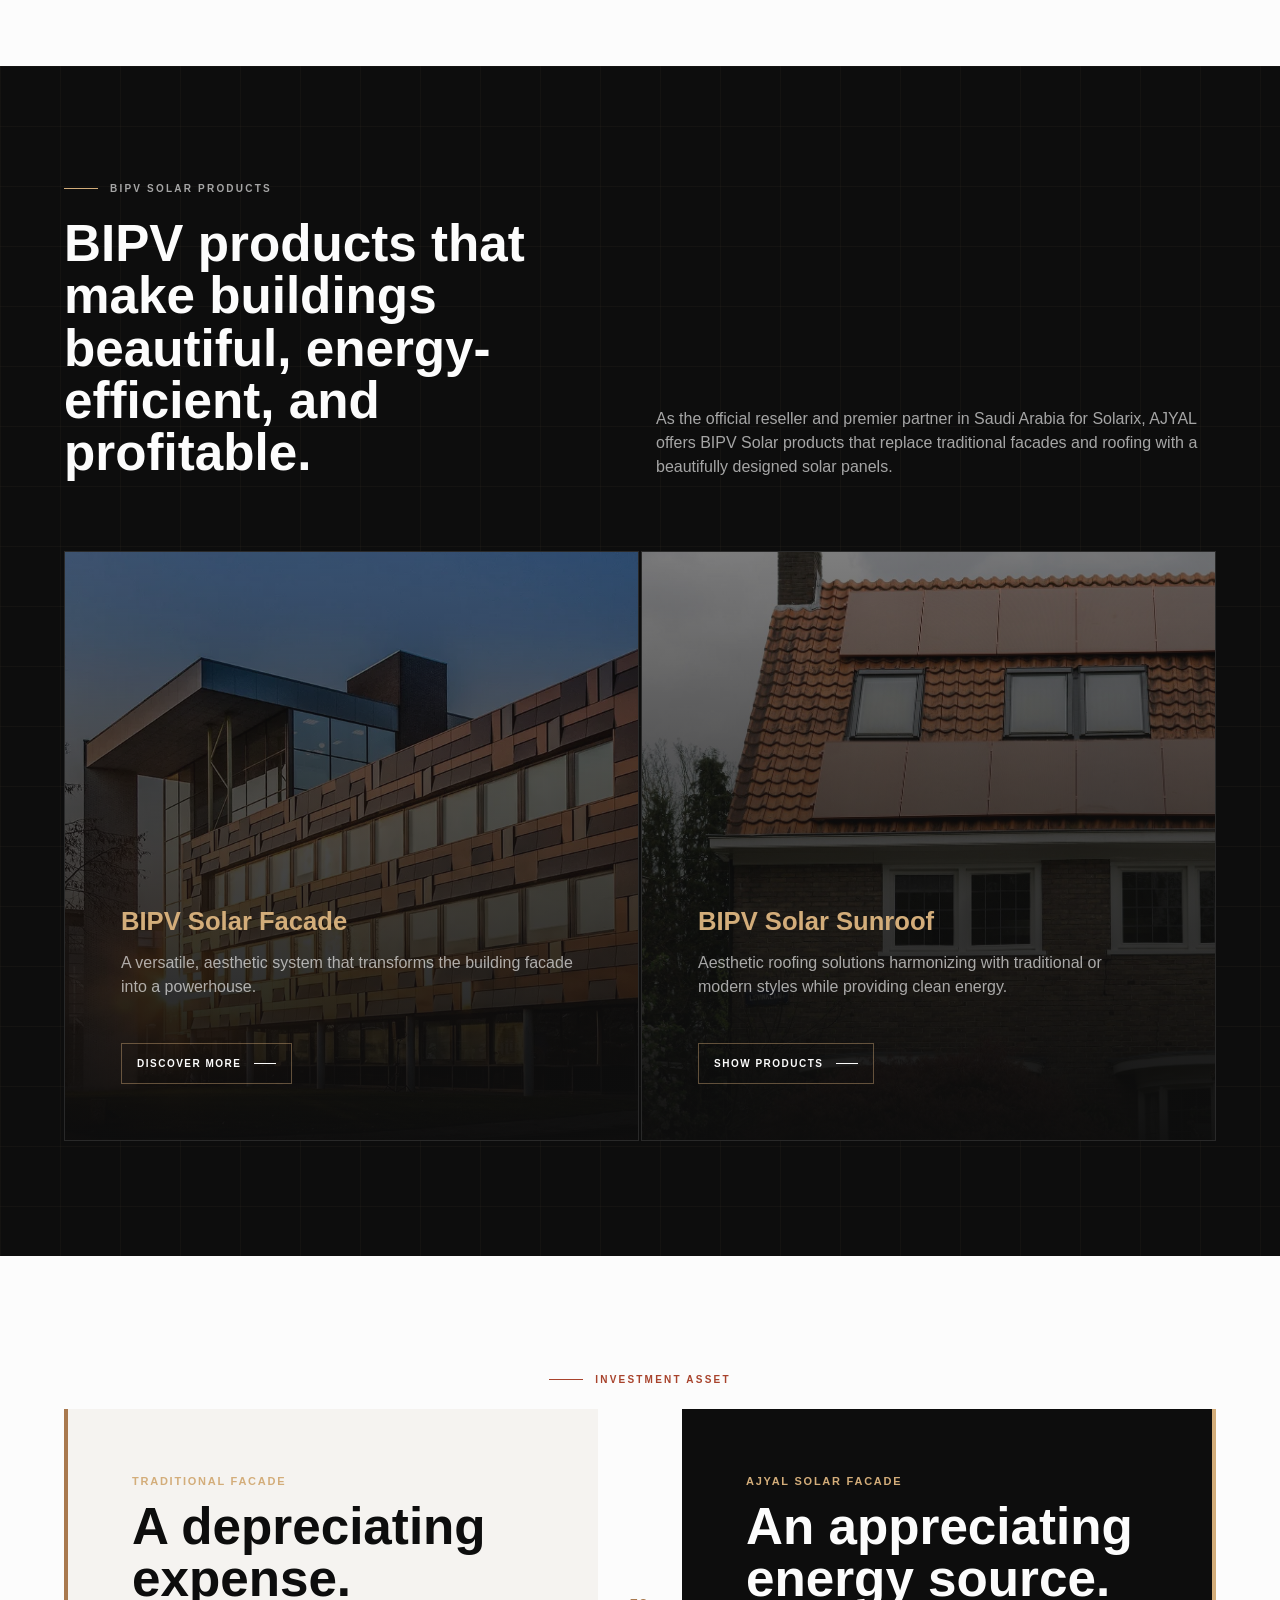
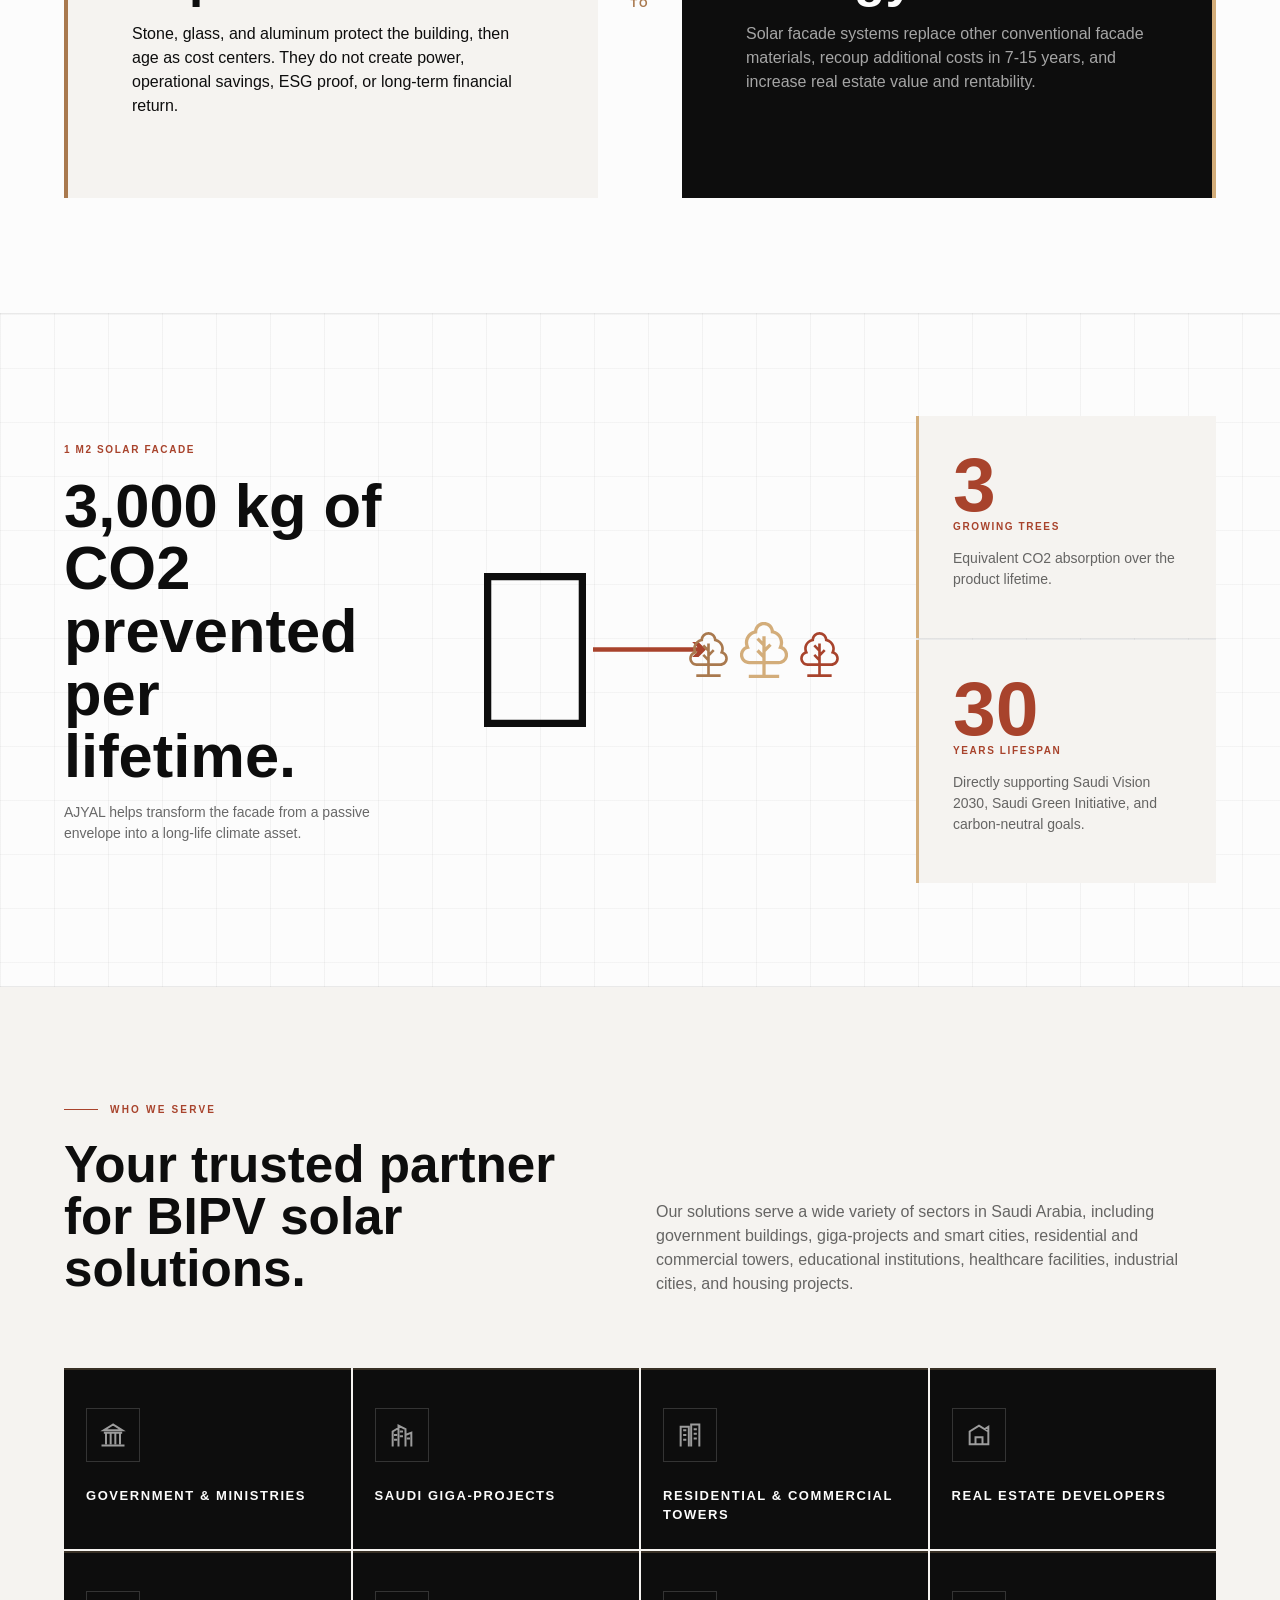
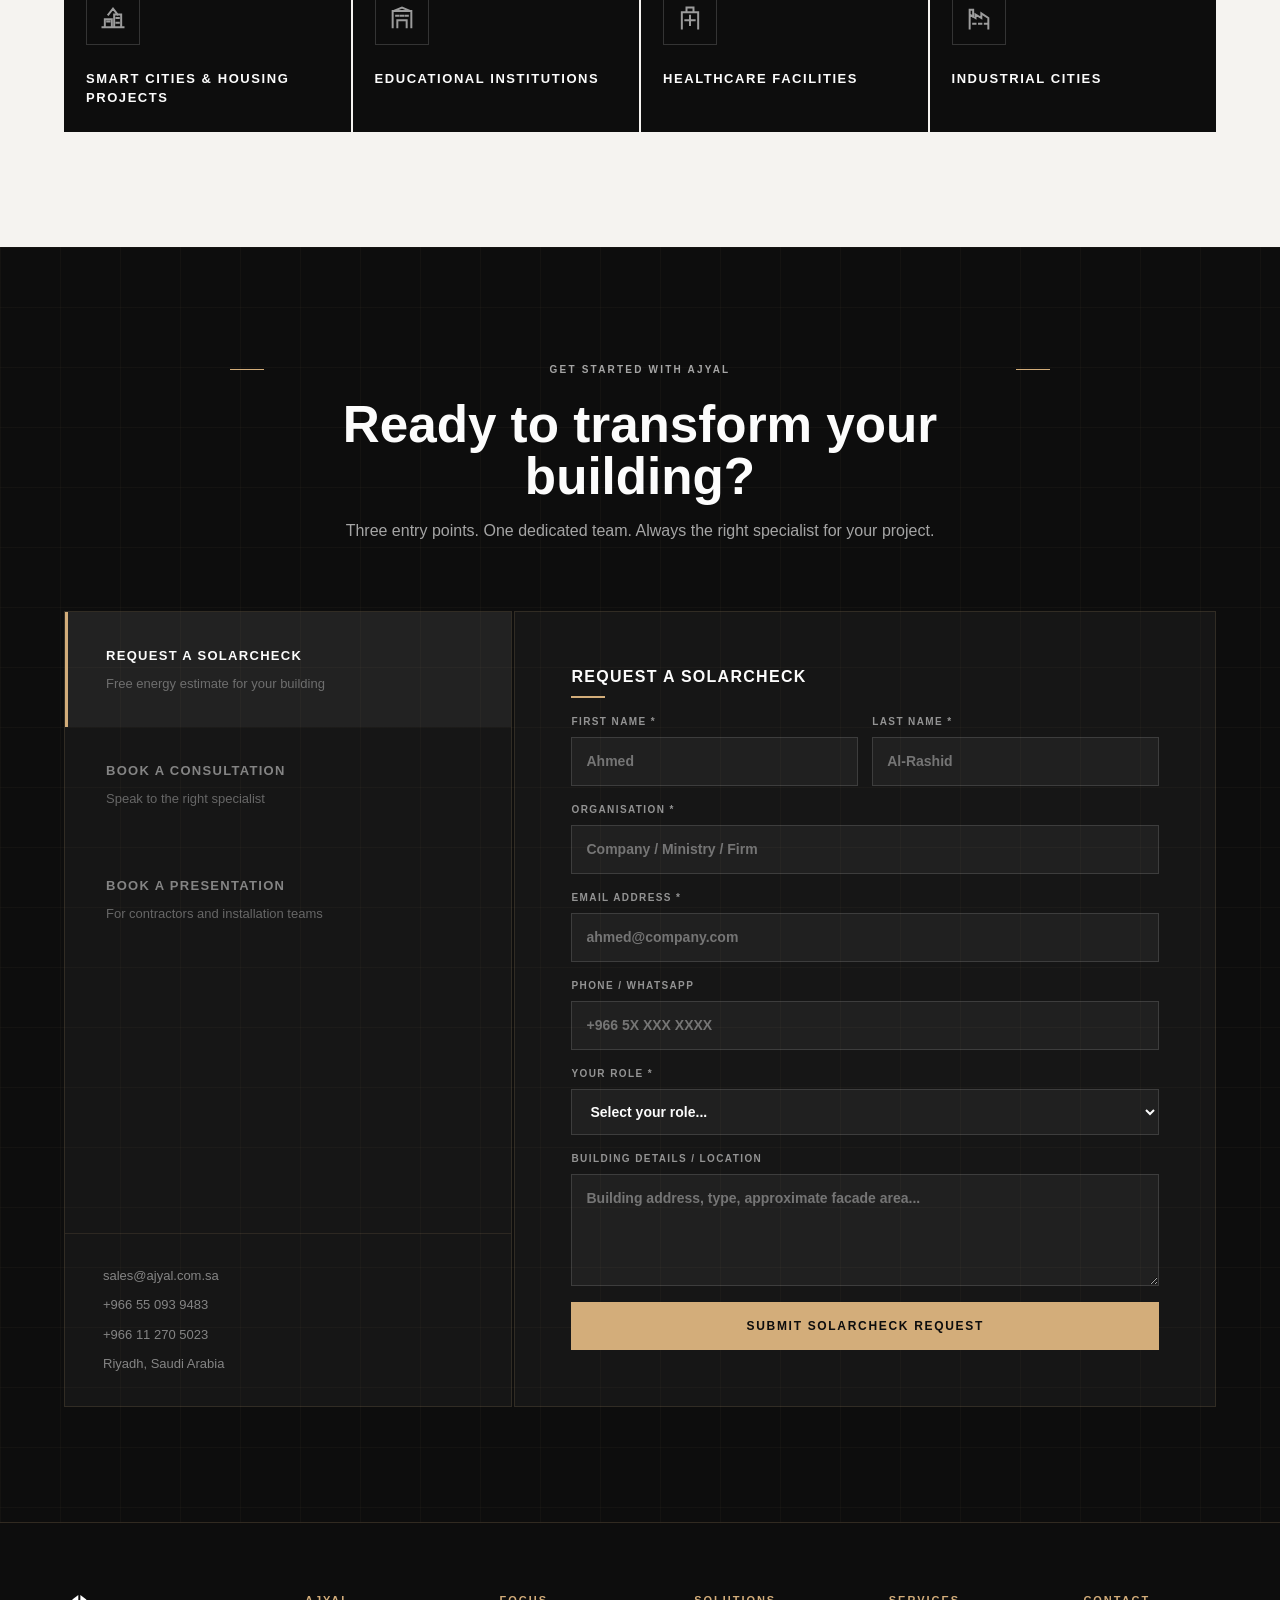
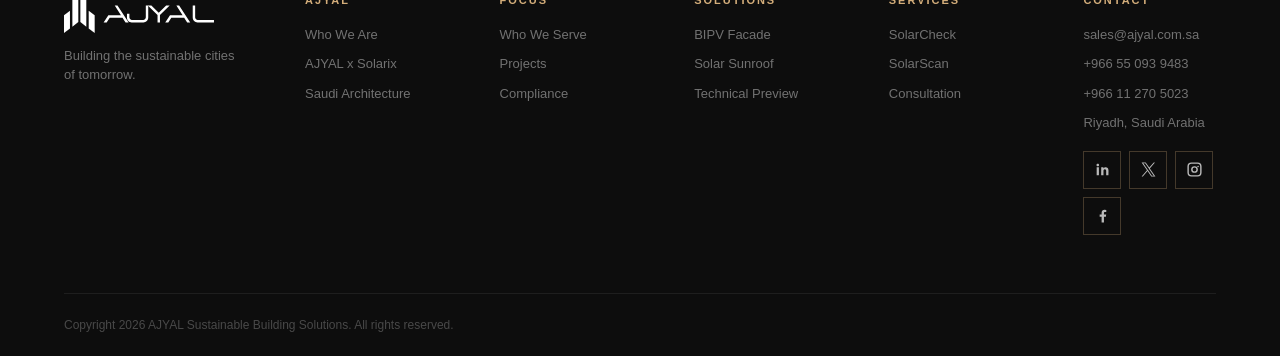
==== commit fe5023b3: "Add files via upload" ====
--- a/index.html
+++ b/index.html
@@ -22,13 +22,13 @@
         </button>
 
         <nav class="nav-links" id="main-menu" data-nav-menu aria-label="Main navigation">
-          <a href="#identity">About AJYAL</a>
-          <a href="#audience">Who We Serve</a>
-          <a href="#solutions">BIPV Solar Products</a>
+          <a href="index.html#identity">About AJYAL</a>
+          <a href="index.html#audience">Who We Serve</a>
+          <a href="BIPV-Solar-products.html">BIPV Solar Products</a>
           <a href="#">Our Services</a>
           <a href="#">Sustainability</a>
           <a href="#">Showcase of Projects</a>
-          <a href="#contact">Contact</a>
+          <a href="contact.html">Contact</a>
           <div class="nav-socials" aria-label="AJYAL social links">
             <a href="#" aria-label="LinkedIn"><svg viewBox="0 0 24 24" aria-hidden="true"><path d="M6.94 8.98H3.76V20h3.18V8.98ZM7.2 5.58c0-1.02-.82-1.8-1.84-1.8s-1.84.78-1.84 1.8.81 1.81 1.83 1.81h.02c1.02 0 1.83-.79 1.83-1.81ZM20.48 13.68c0-3.2-1.71-4.69-3.99-4.69-1.84 0-2.66 1.01-3.12 1.72V8.98h-3.18c.04 1.03 0 11.02 0 11.02h3.18v-6.15c0-.33.02-.66.12-.89.26-.66.86-1.34 1.86-1.34 1.31 0 1.84 1 1.84 2.47V20h3.18l.11-6.32Z"/></svg></a>
             <a href="#" aria-label="Twitter"><svg viewBox="0 0 24 24" aria-hidden="true"><path d="M13.86 10.47 21.11 2h-1.72l-6.3 7.35L8.07 2H2.27l7.6 11.12L2.27 22h1.72l6.64-7.75L15.93 22h5.8l-7.87-11.53Zm-2.35 2.74-.77-1.1L4.62 3.3h2.63l4.94 7.1.77 1.1 6.43 9.25h-2.63l-5.25-7.54Z"/></svg></a>
@@ -37,7 +37,7 @@
           </div>
         </nav>
 
-        <a class="nav-cta" href="#get-started" data-route="solarcheck">Get a SolarCheck</a>
+        <a class="nav-cta" href="contact.html">Get a SolarCheck</a>
       </div>
     </header>
 
@@ -53,7 +53,6 @@
           <div class="hero-copy reveal">
             <h1 id="hero-title">Building the Sustainable Cities of Tomorrow</h1>
             <p>AJYAL is a leading Saudi company specialized in sustainable building solutions, offering a wide range of unique products including Building Integrated Photovoltaic (BIPV) solar facade and sunroof technologies.</p>
-            <p>AJYAL supports projects with end-to-end engineering services and premium BIPV Solar Facade products, offering aesthetic designs customized to unique project needs and consistent with the authentic Saudi architectural identities.</p>
           </div>
         </div>
       </section>
@@ -90,11 +89,11 @@
       <section class="section partner" id="partner" aria-labelledby="partner-title">
         <div class="two-col partner-grid">
           <figure class="image-card tall reveal">
-            <img src="assets/img/partner-signing-solarix.jpg" alt="AJYAL and Solarix partnership signing with solar facade samples">
+            <img src="assets/img/Agile Profile-3.1-Partnership.jpg" alt="AJYAL and Solarix partnership signing with solar facade samples">
           </figure>
           <div class="reveal">
             <div class="section-label green"><span></span><p>Strategic Partnership</p></div>
-            <h2 id="partner-title">AJYAL is the premier partner and reseller in Saudi Arabia for Solarix, a leading manufacturer for aesthetic solar and facade technologies.</h2>
+            <h3 id="partner-title">AJYAL is the premier partner and reseller in Saudi Arabia for Solarix, a leading manufacturer for aesthetic solar and facade technologies.</h3>
             <p class="lead">Together, We offer a "Design-to-Energy" solution from concept to delivery.</p>
             <div class="partner-proof">
               <article><strong>Premier KSA partner</strong><span>transforming facades into beautiful power plants that generates energy & money.</span></article>
@@ -108,7 +107,6 @@
       <section class="section energy-transition dark" id="energy-transition" aria-labelledby="energy-title">
         <div class="two-col">
           <div class="reveal">
-            <div class="section-label"><span></span><p>AJYAL Solution</p></div>
             <h2 id="energy-title">Accelerating the energy transition with high quality beautiful solar panels for the built environment.</h2>
           </div>
           <figure class="image-card dark-image reveal">
@@ -126,6 +124,7 @@
             <div class="section-label copper"><span></span><p>Saudi Architecture</p></div>
             <h2 id="architecture-title">Local authenticity. 100% Saudi alignment.</h2>
             <p class="lead">We ensure products design and color choices are consistent with the unique architectural identities across the kingdom.</p>
+            <p class="lead">AJYAL supports projects with end-to-end engineering services and premium BIPV Solar Facade products, offering aesthetic designs customized to unique project needs and consistent with the authentic Saudi architectural identities.</p>
           </div>
         </div>
       </section>
@@ -145,7 +144,7 @@
             <div>
               <h3>BIPV Solar Facade</h3>
               <p>A versatile, aesthetic system that transforms the building facade into a powerhouse.</p>
-              <a class="solution-link" href="product-catalogue.html">Discover more</a>
+              <a class="solution-link" href="BIPV-Solar-products.html">Discover more</a>
             </div>
           </article>
           <article class="solution-card reveal">
@@ -153,7 +152,7 @@
             <div>
               <h3>BIPV Solar Sunroof</h3>
               <p>Aesthetic roofing solutions harmonizing with traditional or modern styles while providing clean energy.</p>
-              <a class="solution-link" href="product-catalogue.html">Show products</a>
+              <a class="solution-link" href="BIPV-Solar-products.html">Show products</a>
             </div>
           </article>
         </div>
@@ -216,14 +215,14 @@
           <p>Our solutions serve a wide variety of sectors in Saudi Arabia, including government buildings, giga-projects and smart cities, residential and commercial towers, educational institutions, healthcare facilities, industrial cities, and housing projects.</p>
         </div>
         <div class="audience-grid audience-grid-compact">
-          <a class="audience-card reveal gov" href="#"><span class="sector-icon" aria-hidden="true"><svg viewBox="0 0 24 24"><path d="M3 21h18M5 10h14M6 10v9M10 10v9M14 10v9M18 10v9M12 3 4 8h16l-8-5Z"/></svg></span><strong>Government & Ministries</strong></a>
-          <a class="audience-card reveal hq" href="#get-started" data-route="Consultation"><span class="sector-icon" aria-hidden="true"><svg viewBox="0 0 24 24"><path d="M4 21V9l5-3v15M9 21V4l6 3v14M15 21v-9l5-2v11M6 12h1M6 16h1M11 9h1M11 13h1M17 15h1"/></svg></span><strong>Saudi Giga-Projects</strong></a>
-          <a class="audience-card reveal epc" href="#"><span class="sector-icon" aria-hidden="true"><svg viewBox="0 0 24 24"><path d="M4 21V5h7v16M13 21V3h7v18M7 8h1M7 12h1M7 16h1M16 7h1M16 11h1M16 15h1"/></svg></span><strong>Residential & Commercial Towers</strong></a>
-          <a class="audience-card reveal dev" href="#get-started" data-route="SolarCheck"><span class="sector-icon" aria-hidden="true"><svg viewBox="0 0 24 24"><path d="M4 20V9l8-5 8 5v11M9 20v-6h6v6M5 20h14M17 7l3-2v4"/></svg></span><strong>Real Estate Developers</strong></a>
-          <a class="audience-card reveal con" href="#"><span class="sector-icon" aria-hidden="true"><svg viewBox="0 0 24 24"><path d="M3 20h18M5 20v-7h6v7M13 20V9h6v11M7 15h2M15 12h2M15 16h2M8 9l4-5 4 5"/></svg></span><strong>Smart Cities & Housing Projects</strong></a>
-          <a class="audience-card reveal arch" href="#solutions"><span class="sector-icon" aria-hidden="true"><svg viewBox="0 0 24 24"><path d="M4 20V6h16v14M8 20v-6h8v6M7 10h2M11 10h2M15 10h2M5 6l7-3 7 3"/></svg></span><strong>Educational Institutions</strong></a>
-          <a class="audience-card reveal arch" href="#solutions"><span class="sector-icon" aria-hidden="true"><svg viewBox="0 0 24 24"><path d="M5 21V7h14v14M9 7V3h6v4M12 10v8M8 14h8"/></svg></span><strong>Healthcare Facilities</strong></a>
-          <a class="audience-card reveal arch" href="#solutions"><span class="sector-icon" aria-hidden="true"><svg viewBox="0 0 24 24"><path d="M4 21V9l5 3V9l5 3V8l6 4v9M7 17h2M12 17h2M17 17h2M4 9V5h3v6"/></svg></span><strong>Industrial Cities</strong></a>
+          <a class="audience-card reveal gov" href="compliance.html"><span class="sector-icon" aria-hidden="true"><svg viewBox="0 0 24 24"><path d="M3 21h18M5 10h14M6 10v9M10 10v9M14 10v9M18 10v9M12 3 4 8h16l-8-5Z"/></svg></span><strong>Government & Ministries</strong></a>
+          <a class="audience-card reveal hq" href="contact.html"><span class="sector-icon" aria-hidden="true"><svg viewBox="0 0 24 24"><path d="M4 21V9l5-3v15M9 21V4l6 3v14M15 21v-9l5-2v11M6 12h1M6 16h1M11 9h1M11 13h1M17 15h1"/></svg></span><strong>Saudi Giga-Projects</strong></a>
+          <a class="audience-card reveal epc" href="our-services.html"><span class="sector-icon" aria-hidden="true"><svg viewBox="0 0 24 24"><path d="M4 21V5h7v16M13 21V3h7v18M7 8h1M7 12h1M7 16h1M16 7h1M16 11h1M16 15h1"/></svg></span><strong>Residential & Commercial Towers</strong></a>
+          <a class="audience-card reveal dev" href="contact.html"><span class="sector-icon" aria-hidden="true"><svg viewBox="0 0 24 24"><path d="M4 20V9l8-5 8 5v11M9 20v-6h6v6M5 20h14M17 7l3-2v4"/></svg></span><strong>Real Estate Developers</strong></a>
+          <a class="audience-card reveal con" href="projects.html"><span class="sector-icon" aria-hidden="true"><svg viewBox="0 0 24 24"><path d="M3 20h18M5 20v-7h6v7M13 20V9h6v11M7 15h2M15 12h2M15 16h2M8 9l4-5 4 5"/></svg></span><strong>Smart Cities & Housing Projects</strong></a>
+          <a class="audience-card reveal arch" href="BIPV-Solar-products.html"><span class="sector-icon" aria-hidden="true"><svg viewBox="0 0 24 24"><path d="M4 20V6h16v14M8 20v-6h8v6M7 10h2M11 10h2M15 10h2M5 6l7-3 7 3"/></svg></span><strong>Educational Institutions</strong></a>
+          <a class="audience-card reveal arch" href="BIPV-Solar-products.html"><span class="sector-icon" aria-hidden="true"><svg viewBox="0 0 24 24"><path d="M5 21V7h14v14M9 7V3h6v4M12 10v8M8 14h8"/></svg></span><strong>Healthcare Facilities</strong></a>
+          <a class="audience-card reveal arch" href="BIPV-Solar-products.html"><span class="sector-icon" aria-hidden="true"><svg viewBox="0 0 24 24"><path d="M4 21V9l5 3V9l5 3V8l6 4v9M7 17h2M12 17h2M17 17h2M4 9V5h3v6"/></svg></span><strong>Industrial Cities</strong></a>
         </div>
       </section>
 
@@ -285,10 +284,10 @@
           <a class="brand" href="#top" aria-label="AJYAL homepage"><img class="brand-logo brand-logo-footer" src="assets/img/ajyal-logotype-white.svg" alt="AJYAL"></a>
           <p>Building the sustainable cities of tomorrow.</p>
         </div>
-        <div><h3>Brand</h3><a href="#identity">Identity</a><a href="#partner">AJYAL x Solarix</a><a href="#architecture">Saudi Architecture</a></div>
-        <div><h3>Proof</h3><a href="#audience">Who We Serve</a><a href="#">Projects</a><a href="#">Compliance</a></div>
-        <div><h3>Solutions</h3><a href="#solutions">BIPV Facade</a><a href="#solutions">Solar Sunroof</a><a href="#">Technical Preview</a></div>
-        <div><h3>Services</h3><a href="#get-started">SolarCheck</a><a href="#">SolarScan</a><a href="#get-started" data-route="Consultation">Consultation</a></div>
+        <div><h3>AJYAL</h3><a href="index.html#identity">Who We Are</a><a href="index.html#partner">AJYAL x Solarix</a><a href="index.html#architecture">Saudi Architecture</a></div>
+        <div><h3>Focus</h3><a href="index.html#audience">Who We Serve</a><a href="#">Projects</a><a href="#">Compliance</a></div>
+        <div><h3>Solutions</h3><a href="BIPV-Solar-products.html#facade">BIPV Facade</a><a href="BIPV-Solar-products.html#sunroof">Solar Sunroof</a><a href="#">Technical Preview</a></div>
+        <div><h3>Services</h3><a href="#">SolarCheck</a><a href="#">SolarScan</a><a href="contact.html">Consultation</a></div>
         <div>
           <h3>Contact</h3>
           <a href="mailto:sales@ajyal.com.sa">sales@ajyal.com.sa</a>
--- a/assets/css/styles.css
+++ b/assets/css/styles.css
@@ -1593,6 +1593,134 @@
 .form-status.is-visible { display: block; }
 .form-status.is-error { border-color: rgba(168,67,44,0.6); }
 .noscript-note { color: rgba(252,252,252,0.5); font-size: 12px; }
+
+.page-hero {
+  position: relative;
+  min-height: 78svh;
+  display: flex;
+  align-items: end;
+  overflow: hidden;
+  padding: 130px clamp(20px, 5vw, 80px) clamp(64px, 8vw, 110px);
+  color: var(--white);
+  background: var(--black);
+}
+.page-hero::before {
+  content: "";
+  position: absolute;
+  inset: 0;
+  z-index: 1;
+  background:
+    linear-gradient(100deg, rgba(13,13,13,0.94) 0%, rgba(13,13,13,0.78) 46%, rgba(13,13,13,0.36) 100%),
+    linear-gradient(rgba(211,173,122,0.04) 1px, transparent 1px),
+    linear-gradient(90deg, rgba(211,173,122,0.035) 1px, transparent 1px);
+  background-size: auto, 56px 56px, 56px 56px;
+  pointer-events: none;
+}
+.page-hero-media,
+.page-hero-brand {
+  position: absolute;
+  inset: 0;
+  z-index: 0;
+}
+.page-hero-media img {
+  width: 100%;
+  height: 100%;
+  object-fit: cover;
+  opacity: 0.34;
+  filter: saturate(0.9) contrast(1.04);
+}
+.page-hero-products .page-hero-media img { object-position: center; opacity: 0.28; }
+.page-hero-services .page-hero-media img { object-position: center; opacity: 0.3; }
+.page-hero-compliance .page-hero-media img { object-position: center; opacity: 0.22; }
+.page-hero-projects .page-hero-media img { object-position: center 42%; opacity: 0.38; }
+.page-hero-brand img {
+  position: absolute;
+  right: max(-12vw, -170px);
+  bottom: max(-28vh, -240px);
+  width: min(58vw, 760px);
+  max-width: none;
+  opacity: 0.34;
+}
+.page-hero-inner {
+  position: relative;
+  z-index: 2;
+  width: min(100%, var(--max));
+  margin-inline: auto;
+}
+.page-hero h1 {
+  max-width: 980px;
+  margin: 0;
+  font-family: var(--font-display);
+  font-size: clamp(44px, 6.4vw, 92px);
+  line-height: 0.98;
+  font-weight: 900;
+  letter-spacing: 0;
+}
+.page-hero p {
+  max-width: 700px;
+  margin: 24px 0 0;
+  color: var(--white-soft);
+  font-size: clamp(16px, 1.4vw, 20px);
+  font-weight: 300;
+}
+.service-grid .benefit-card {
+  min-height: 190px;
+}
+.subpage-tech-grid {
+  margin-top: 2px;
+}
+.mustadam-section {
+  background: var(--paper);
+}
+.mustadam-layout {
+  width: min(100%, 980px);
+  margin-inline: auto;
+}
+.mustadam-row i {
+  width: var(--value);
+}
+.compliance-proof .benefit-card {
+  background: rgba(252,252,252,0.045);
+  border-color: rgba(211,173,122,0.16);
+}
+.compliance-proof .benefit-card strong {
+  color: var(--gold);
+}
+.compliance-proof .benefit-card span {
+  color: rgba(252,252,252,0.62);
+}
+.project-detail-section {
+  background: var(--paper);
+}
+.contact-profile {
+  background:
+    linear-gradient(135deg, rgba(211,173,122,0.12), rgba(252,252,252,0) 42%),
+    var(--white);
+}
+.contact-profile-card {
+  display: grid;
+  gap: 14px;
+  padding: clamp(30px, 5vw, 54px);
+  background: var(--black);
+  color: var(--white);
+  border-top: 4px solid var(--gold);
+}
+.contact-profile-card strong {
+  color: var(--gold);
+  font-family: var(--font-display);
+  font-size: 12px;
+  font-weight: 900;
+  letter-spacing: 0.16em;
+  text-transform: uppercase;
+}
+.contact-profile-card a,
+.contact-profile-card span {
+  color: rgba(252,252,252,0.7);
+  font-size: 15px;
+}
+.contact-profile-card a:hover {
+  color: var(--gold);
+}
 
 .footer {
   padding: 72px clamp(20px, 5vw, 80px) 0;
@@ -1766,6 +1894,10 @@
   }
   .hero { min-height: auto; }
   .hero-shell { padding-top: 120px; }
+  .page-hero {
+    min-height: 68svh;
+    padding-top: 118px;
+  }
   .hero-pattern {
     right: -210px;
     bottom: -180px;
@@ -1803,6 +1935,19 @@
 }
 @media (max-width: 620px) {
   .hero h1 { font-size: clamp(42px, 13vw, 64px); }
+  .page-hero {
+    min-height: auto;
+    padding-top: 116px;
+  }
+  .page-hero h1 {
+    font-size: clamp(40px, 12vw, 58px);
+  }
+  .page-hero-brand img {
+    right: -250px;
+    bottom: -130px;
+    width: 760px;
+    opacity: 0.2;
+  }
   .hero-pattern {
     right: -250px;
     bottom: -130px;
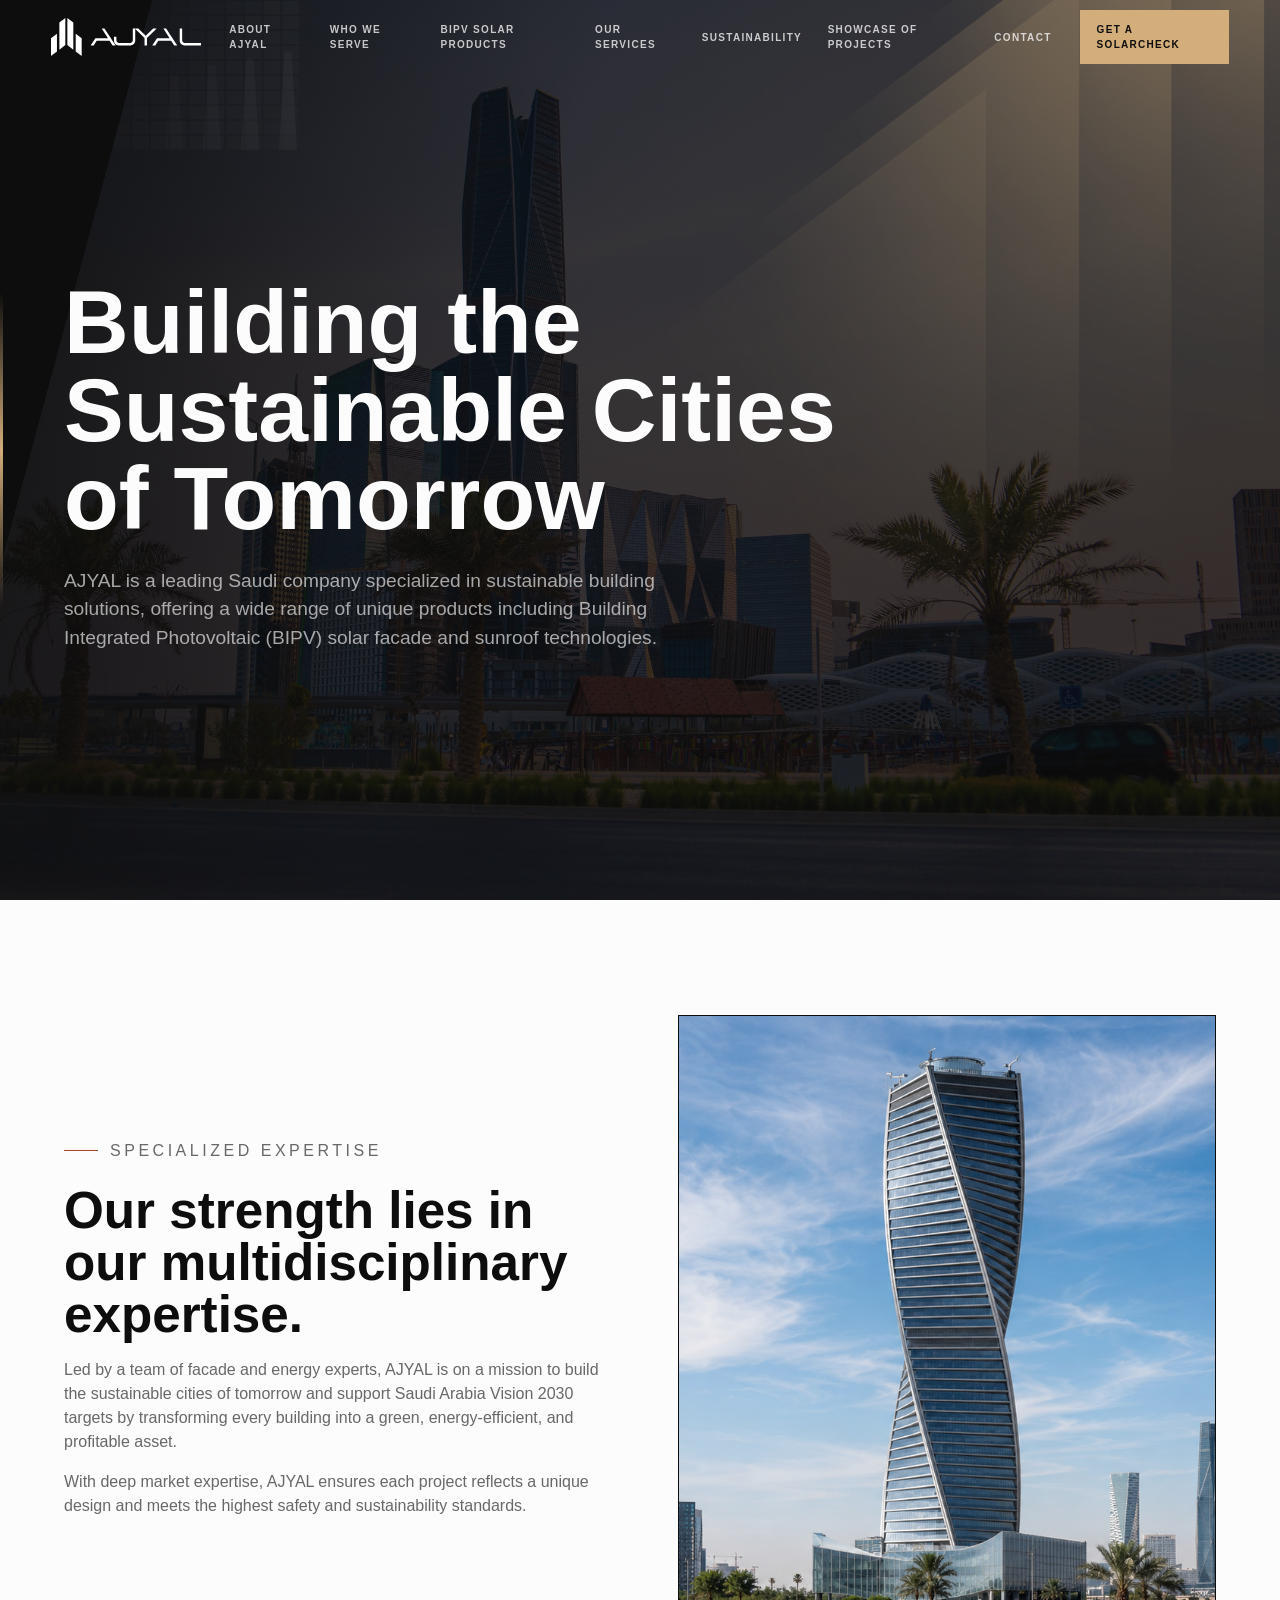
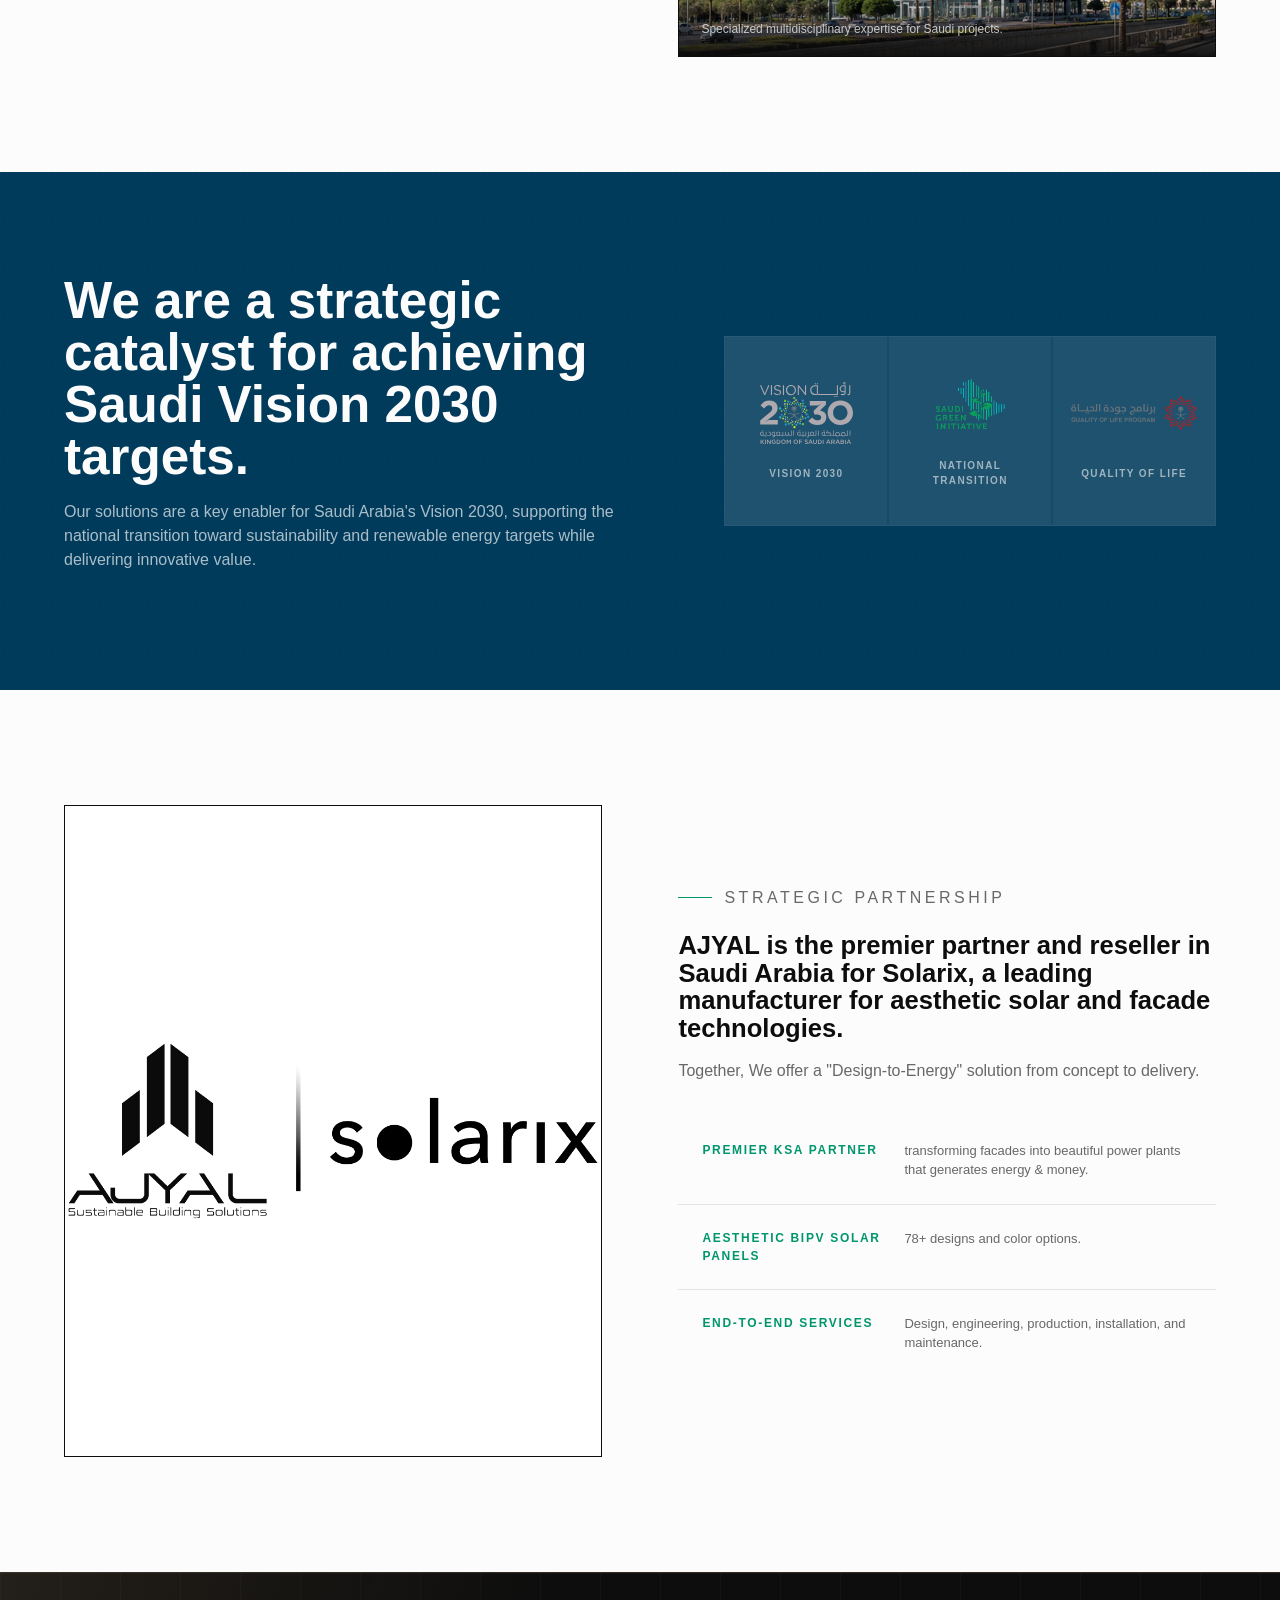
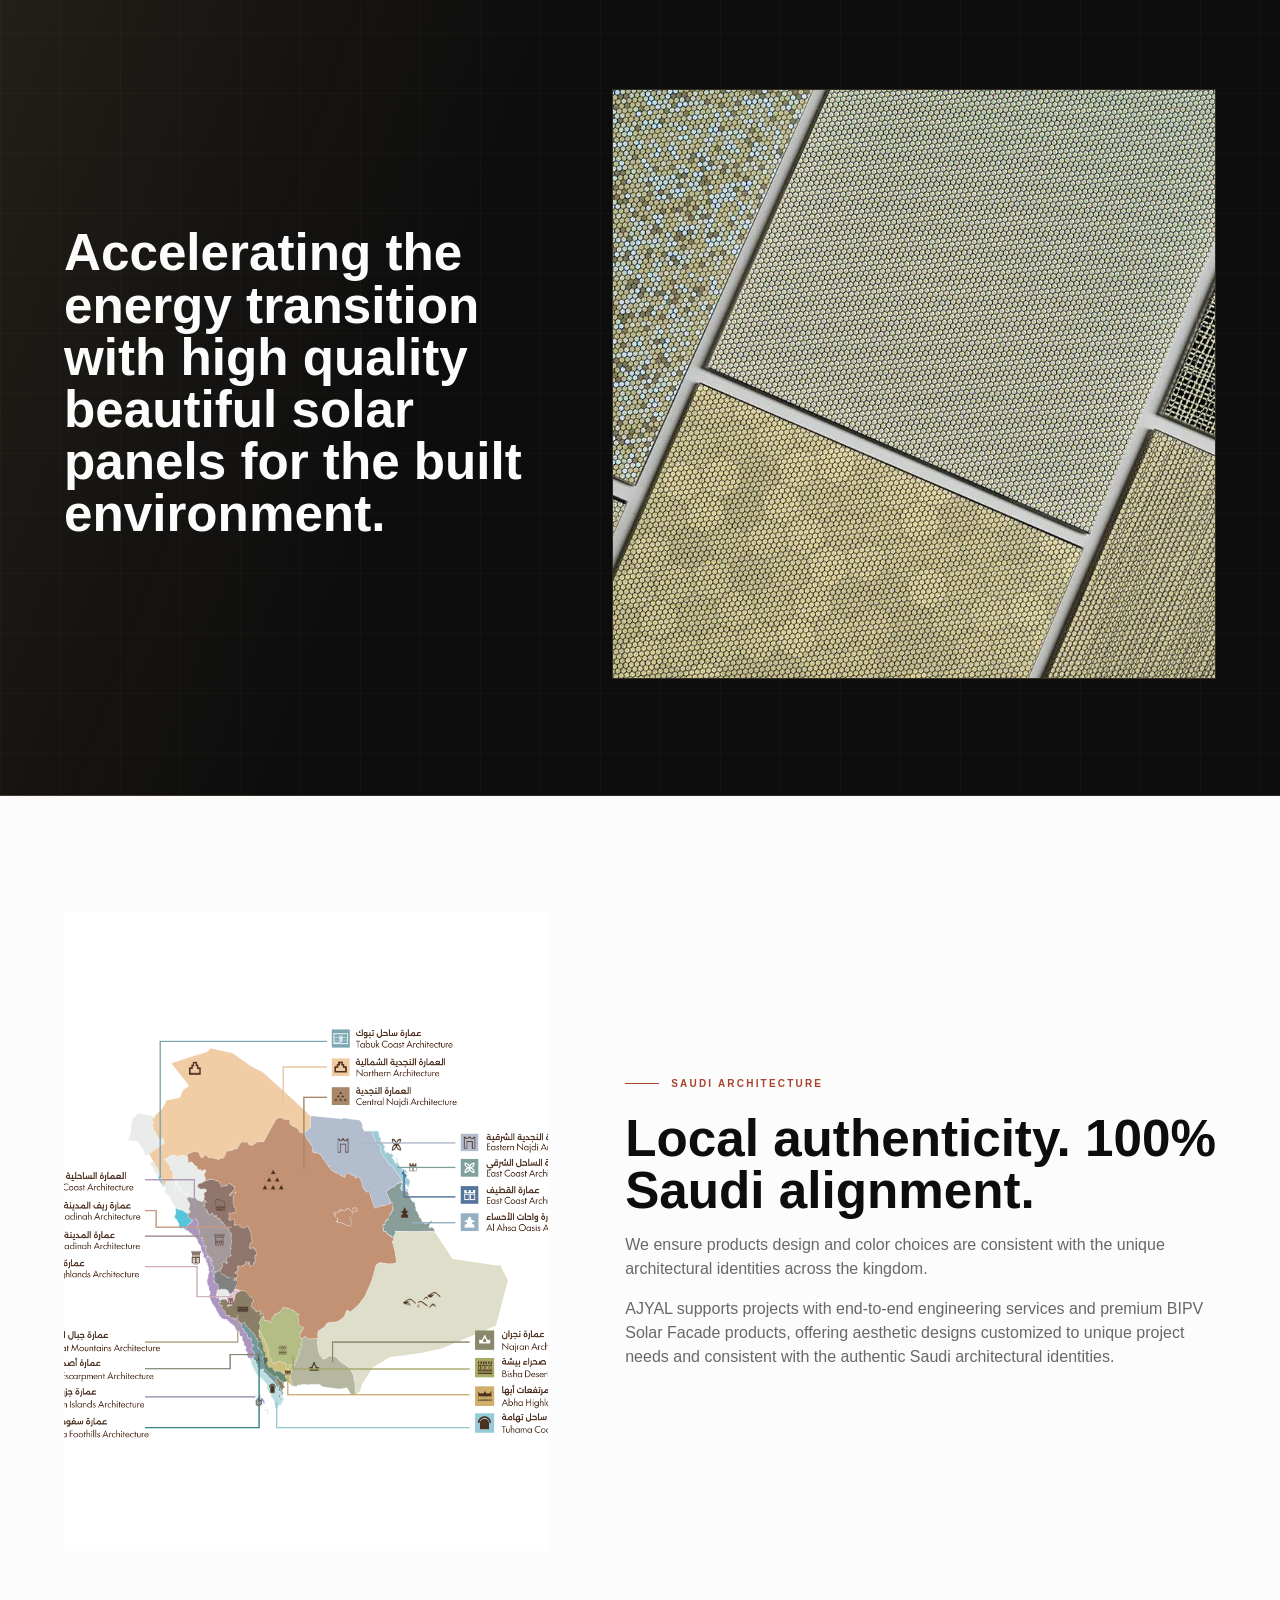
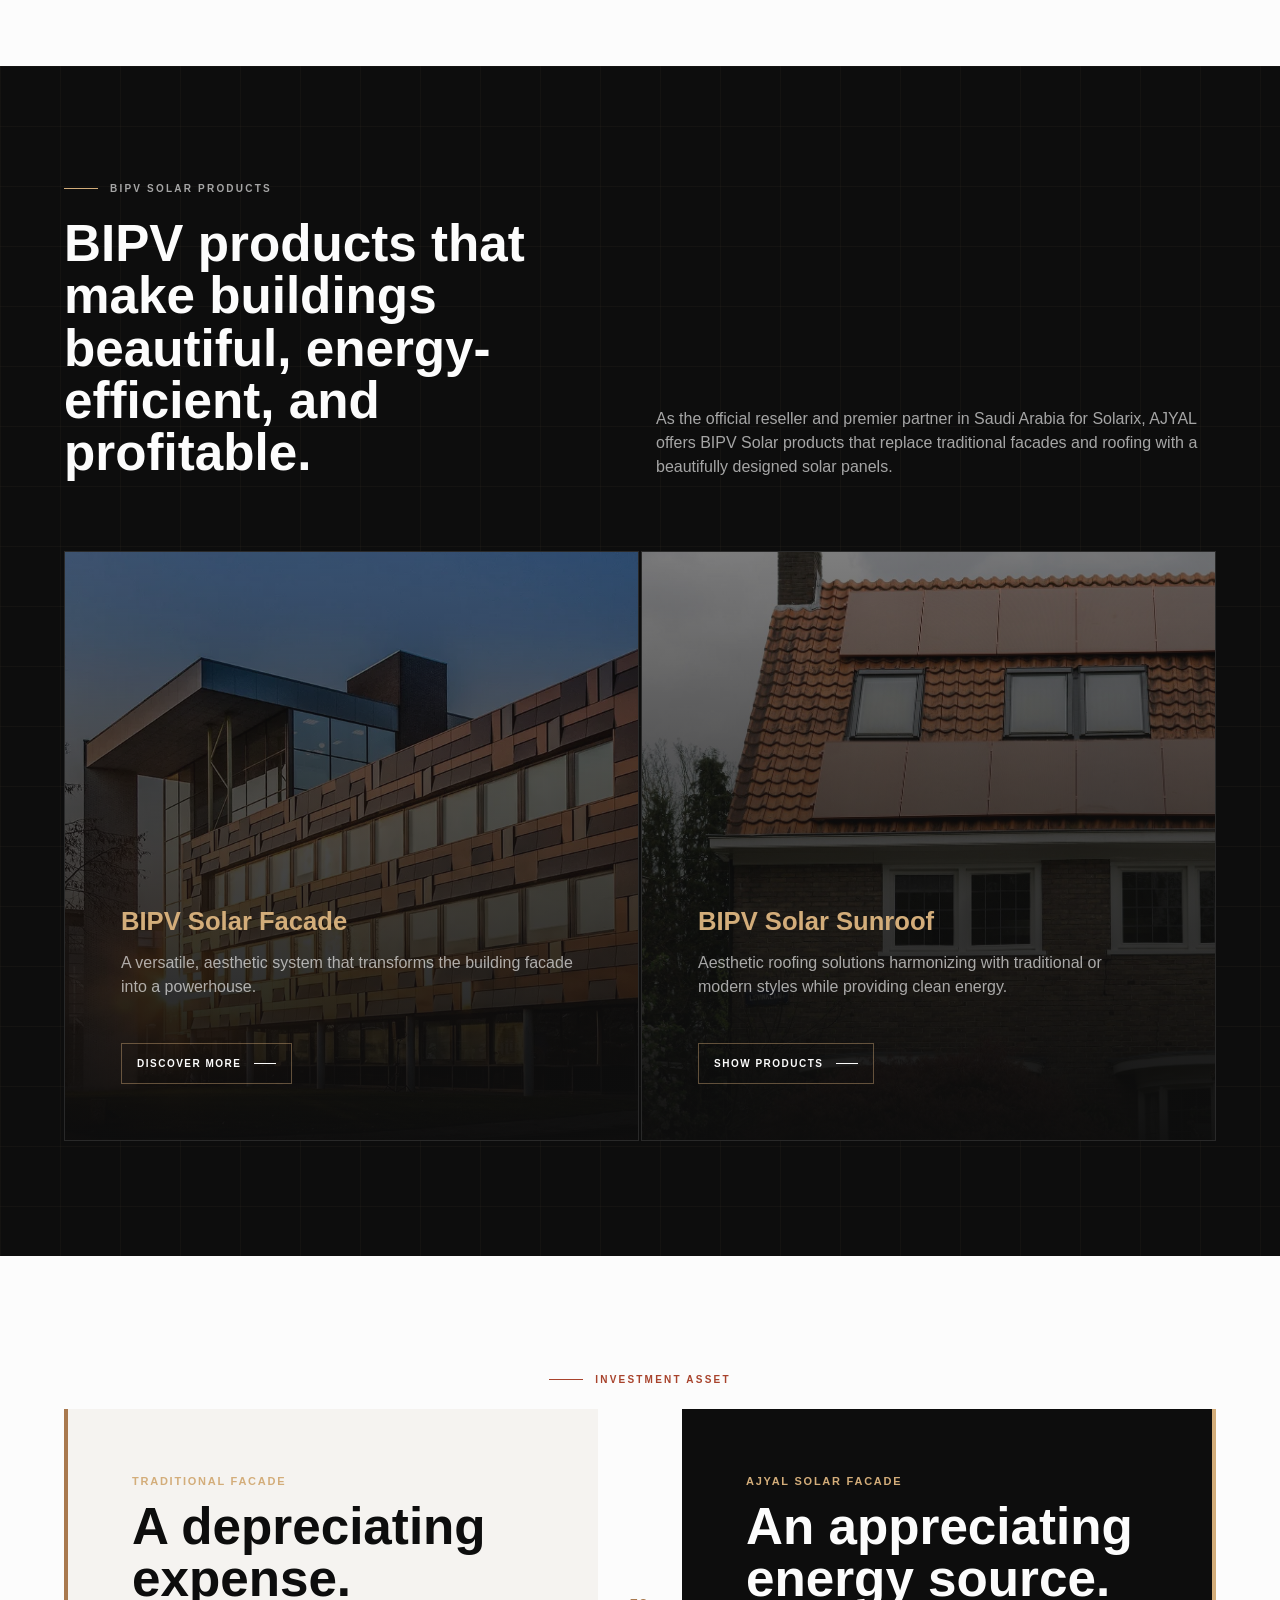
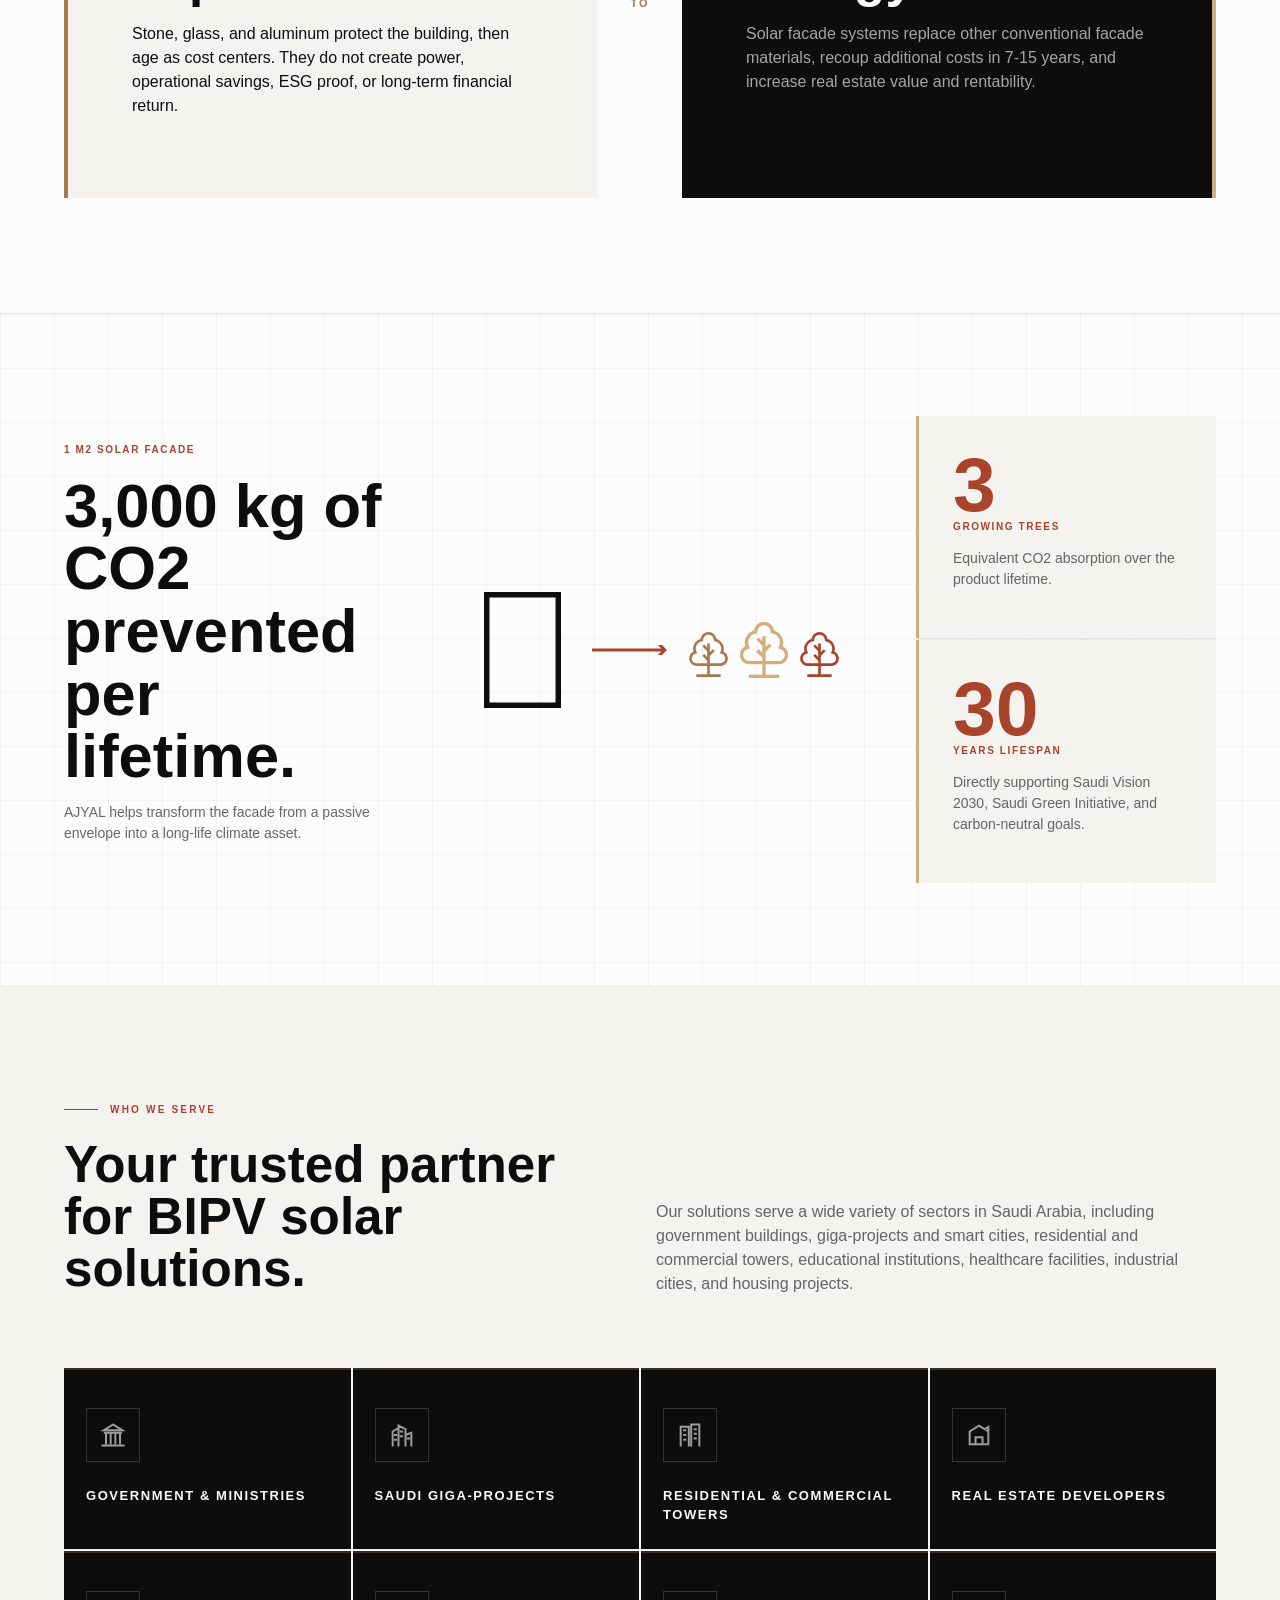
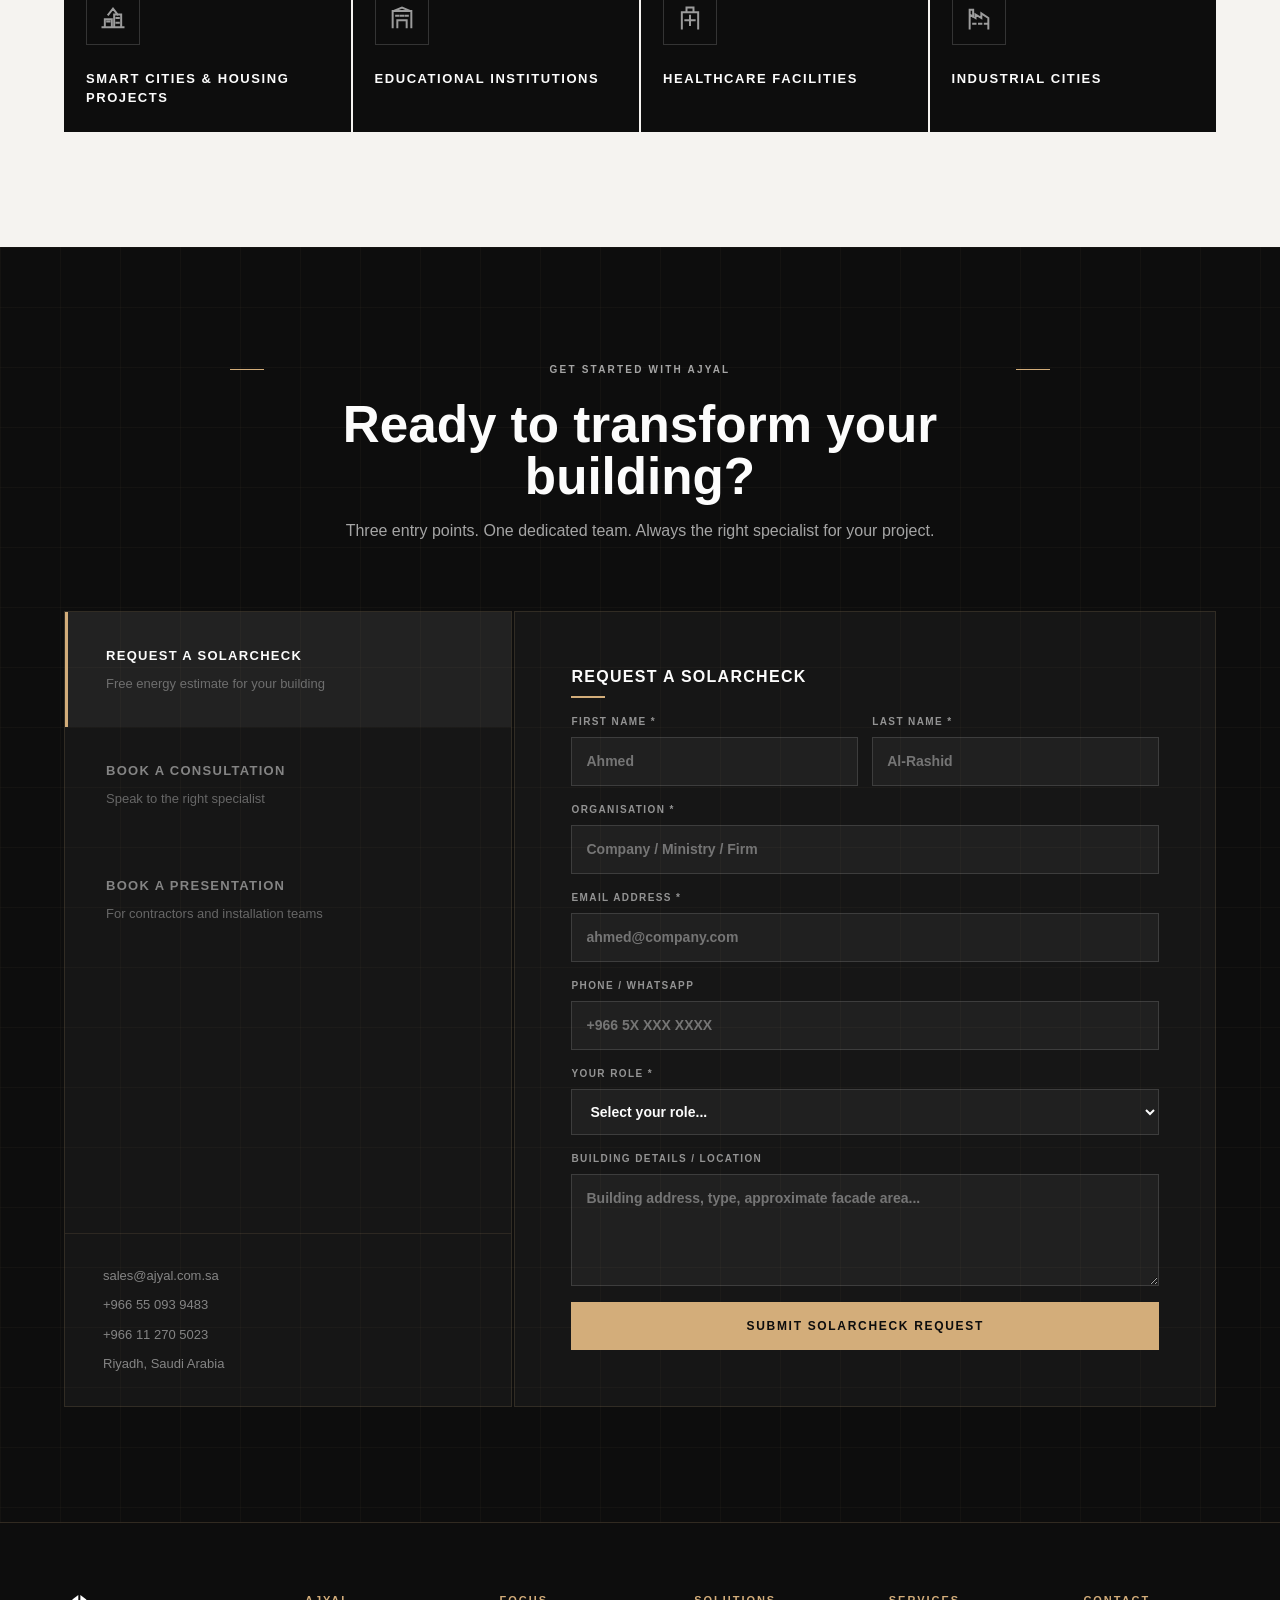
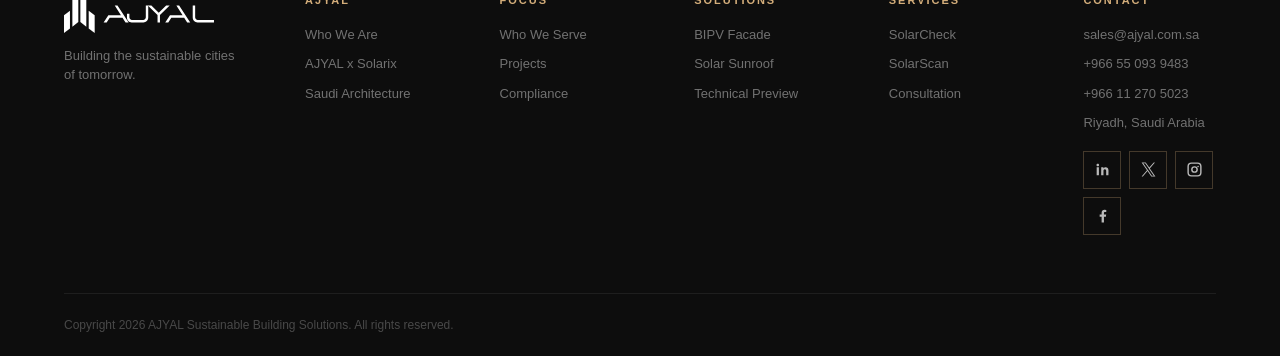
==== commit a31c48d3: "Sync MVP updates and refine product catalogue" ====
--- a/index.html
+++ b/index.html
@@ -30,9 +30,9 @@
           <a href="#">Showcase of Projects</a>
           <a href="contact.html">Contact</a>
           <div class="nav-socials" aria-label="AJYAL social links">
-            <a href="#" aria-label="LinkedIn"><svg viewBox="0 0 24 24" aria-hidden="true"><path d="M6.94 8.98H3.76V20h3.18V8.98ZM7.2 5.58c0-1.02-.82-1.8-1.84-1.8s-1.84.78-1.84 1.8.81 1.81 1.83 1.81h.02c1.02 0 1.83-.79 1.83-1.81ZM20.48 13.68c0-3.2-1.71-4.69-3.99-4.69-1.84 0-2.66 1.01-3.12 1.72V8.98h-3.18c.04 1.03 0 11.02 0 11.02h3.18v-6.15c0-.33.02-.66.12-.89.26-.66.86-1.34 1.86-1.34 1.31 0 1.84 1 1.84 2.47V20h3.18l.11-6.32Z"/></svg></a>
-            <a href="#" aria-label="Twitter"><svg viewBox="0 0 24 24" aria-hidden="true"><path d="M13.86 10.47 21.11 2h-1.72l-6.3 7.35L8.07 2H2.27l7.6 11.12L2.27 22h1.72l6.64-7.75L15.93 22h5.8l-7.87-11.53Zm-2.35 2.74-.77-1.1L4.62 3.3h2.63l4.94 7.1.77 1.1 6.43 9.25h-2.63l-5.25-7.54Z"/></svg></a>
-            <a href="#" aria-label="Instagram"><svg viewBox="0 0 24 24" aria-hidden="true"><path d="M7.7 2h8.6A5.7 5.7 0 0 1 22 7.7v8.6a5.7 5.7 0 0 1-5.7 5.7H7.7A5.7 5.7 0 0 1 2 16.3V7.7A5.7 5.7 0 0 1 7.7 2Zm0 2A3.7 3.7 0 0 0 4 7.7v8.6A3.7 3.7 0 0 0 7.7 20h8.6a3.7 3.7 0 0 0 3.7-3.7V7.7A3.7 3.7 0 0 0 16.3 4H7.7Zm4.3 3.25A4.75 4.75 0 1 1 7.25 12 4.75 4.75 0 0 1 12 7.25Zm0 2A2.75 2.75 0 1 0 14.75 12 2.75 2.75 0 0 0 12 9.25Zm5.05-2.58a1.11 1.11 0 1 1-1.11 1.11 1.11 1.11 0 0 1 1.11-1.11Z"/></svg></a>
+            <a href="https://www.linkedin.com/company/ajyal-trading-co-%D8%A7%D8%AC%D9%8A%D8%A7%D9%84-%D8%A7%D9%84%D8%AA%D9%88%D8%B1%D9%8A%D8%AF-%D8%A7%D9%84%D8%AA%D8%AC%D8%A7%D8%B1%D9%8A%D8%A9/?originalSubdomain=sa" aria-label="LinkedIn" target="_blank" rel="noopener noreferrer"><svg viewBox="0 0 24 24" aria-hidden="true"><path d="M6.94 8.98H3.76V20h3.18V8.98ZM7.2 5.58c0-1.02-.82-1.8-1.84-1.8s-1.84.78-1.84 1.8.81 1.81 1.83 1.81h.02c1.02 0 1.83-.79 1.83-1.81ZM20.48 13.68c0-3.2-1.71-4.69-3.99-4.69-1.84 0-2.66 1.01-3.12 1.72V8.98h-3.18c.04 1.03 0 11.02 0 11.02h3.18v-6.15c0-.33.02-.66.12-.89.26-.66.86-1.34 1.86-1.34 1.31 0 1.84 1 1.84 2.47V20h3.18l.11-6.32Z"/></svg></a>
+            <a href="https://x.com/Ajyal_trade" aria-label="Twitter/X" target="_blank" rel="noopener noreferrer"><svg viewBox="0 0 24 24" aria-hidden="true"><path d="M13.86 10.47 21.11 2h-1.72l-6.3 7.35L8.07 2H2.27l7.6 11.12L2.27 22h1.72l6.64-7.75L15.93 22h5.8l-7.87-11.53Zm-2.35 2.74-.77-1.1L4.62 3.3h2.63l4.94 7.1.77 1.1 6.43 9.25h-2.63l-5.25-7.54Z"/></svg></a>
+            <a href="https://www.instagram.com/ajyal.trade" aria-label="Instagram" target="_blank" rel="noopener noreferrer"><svg viewBox="0 0 24 24" aria-hidden="true"><path d="M7.7 2h8.6A5.7 5.7 0 0 1 22 7.7v8.6a5.7 5.7 0 0 1-5.7 5.7H7.7A5.7 5.7 0 0 1 2 16.3V7.7A5.7 5.7 0 0 1 7.7 2Zm0 2A3.7 3.7 0 0 0 4 7.7v8.6A3.7 3.7 0 0 0 7.7 20h8.6a3.7 3.7 0 0 0 3.7-3.7V7.7A3.7 3.7 0 0 0 16.3 4H7.7Zm4.3 3.25A4.75 4.75 0 1 1 7.25 12 4.75 4.75 0 0 1 12 7.25Zm0 2A2.75 2.75 0 1 0 14.75 12 2.75 2.75 0 0 0 12 9.25Zm5.05-2.58a1.11 1.11 0 1 1-1.11 1.11 1.11 1.11 0 0 1 1.11-1.11Z"/></svg></a>
             <a href="#" aria-label="Facebook"><svg viewBox="0 0 24 24" aria-hidden="true"><path d="M14.05 22v-8.2h2.75l.41-3.19h-3.16V8.58c0-.92.26-1.55 1.58-1.55h1.69V4.18A22.67 22.67 0 0 0 14.86 4c-2.44 0-4.11 1.49-4.11 4.22v2.39H8v3.19h2.75V22h3.3Z"/></svg></a>
           </div>
         </nav>
@@ -295,9 +295,9 @@
           <a href="tel:+966112705023">+966 11 270 5023</a>
           <span class="footer-location">Riyadh, Saudi Arabia</span>
           <div class="footer-socials" aria-label="AJYAL social links">
-            <a href="#" aria-label="LinkedIn"><svg viewBox="0 0 24 24" aria-hidden="true"><path d="M6.94 8.98H3.76V20h3.18V8.98ZM7.2 5.58c0-1.02-.82-1.8-1.84-1.8s-1.84.78-1.84 1.8.81 1.81 1.83 1.81h.02c1.02 0 1.83-.79 1.83-1.81ZM20.48 13.68c0-3.2-1.71-4.69-3.99-4.69-1.84 0-2.66 1.01-3.12 1.72V8.98h-3.18c.04 1.03 0 11.02 0 11.02h3.18v-6.15c0-.33.02-.66.12-.89.26-.66.86-1.34 1.86-1.34 1.31 0 1.84 1 1.84 2.47V20h3.18l.11-6.32Z"/></svg></a>
-            <a href="#" aria-label="Twitter"><svg viewBox="0 0 24 24" aria-hidden="true"><path d="M13.86 10.47 21.11 2h-1.72l-6.3 7.35L8.07 2H2.27l7.6 11.12L2.27 22h1.72l6.64-7.75L15.93 22h5.8l-7.87-11.53Zm-2.35 2.74-.77-1.1L4.62 3.3h2.63l4.94 7.1.77 1.1 6.43 9.25h-2.63l-5.25-7.54Z"/></svg></a>
-            <a href="#" aria-label="Instagram"><svg viewBox="0 0 24 24" aria-hidden="true"><path d="M7.7 2h8.6A5.7 5.7 0 0 1 22 7.7v8.6a5.7 5.7 0 0 1-5.7 5.7H7.7A5.7 5.7 0 0 1 2 16.3V7.7A5.7 5.7 0 0 1 7.7 2Zm0 2A3.7 3.7 0 0 0 4 7.7v8.6A3.7 3.7 0 0 0 7.7 20h8.6a3.7 3.7 0 0 0 3.7-3.7V7.7A3.7 3.7 0 0 0 16.3 4H7.7Zm4.3 3.25A4.75 4.75 0 1 1 7.25 12 4.75 4.75 0 0 1 12 7.25Zm0 2A2.75 2.75 0 1 0 14.75 12 2.75 2.75 0 0 0 12 9.25Zm5.05-2.58a1.11 1.11 0 1 1-1.11 1.11 1.11 1.11 0 0 1 1.11-1.11Z"/></svg></a>
+            <a href="https://www.linkedin.com/company/ajyal-trading-co-%D8%A7%D8%AC%D9%8A%D8%A7%D9%84-%D8%A7%D9%84%D8%AA%D9%88%D8%B1%D9%8A%D8%AF-%D8%A7%D9%84%D8%AA%D8%AC%D8%A7%D8%B1%D9%8A%D8%A9/?originalSubdomain=sa" aria-label="LinkedIn" target="_blank" rel="noopener noreferrer"><svg viewBox="0 0 24 24" aria-hidden="true"><path d="M6.94 8.98H3.76V20h3.18V8.98ZM7.2 5.58c0-1.02-.82-1.8-1.84-1.8s-1.84.78-1.84 1.8.81 1.81 1.83 1.81h.02c1.02 0 1.83-.79 1.83-1.81ZM20.48 13.68c0-3.2-1.71-4.69-3.99-4.69-1.84 0-2.66 1.01-3.12 1.72V8.98h-3.18c.04 1.03 0 11.02 0 11.02h3.18v-6.15c0-.33.02-.66.12-.89.26-.66.86-1.34 1.86-1.34 1.31 0 1.84 1 1.84 2.47V20h3.18l.11-6.32Z"/></svg></a>
+            <a href="https://x.com/Ajyal_trade" aria-label="Twitter/X" target="_blank" rel="noopener noreferrer"><svg viewBox="0 0 24 24" aria-hidden="true"><path d="M13.86 10.47 21.11 2h-1.72l-6.3 7.35L8.07 2H2.27l7.6 11.12L2.27 22h1.72l6.64-7.75L15.93 22h5.8l-7.87-11.53Zm-2.35 2.74-.77-1.1L4.62 3.3h2.63l4.94 7.1.77 1.1 6.43 9.25h-2.63l-5.25-7.54Z"/></svg></a>
+            <a href="https://www.instagram.com/ajyal.trade" aria-label="Instagram" target="_blank" rel="noopener noreferrer"><svg viewBox="0 0 24 24" aria-hidden="true"><path d="M7.7 2h8.6A5.7 5.7 0 0 1 22 7.7v8.6a5.7 5.7 0 0 1-5.7 5.7H7.7A5.7 5.7 0 0 1 2 16.3V7.7A5.7 5.7 0 0 1 7.7 2Zm0 2A3.7 3.7 0 0 0 4 7.7v8.6A3.7 3.7 0 0 0 7.7 20h8.6a3.7 3.7 0 0 0 3.7-3.7V7.7A3.7 3.7 0 0 0 16.3 4H7.7Zm4.3 3.25A4.75 4.75 0 1 1 7.25 12 4.75 4.75 0 0 1 12 7.25Zm0 2A2.75 2.75 0 1 0 14.75 12 2.75 2.75 0 0 0 12 9.25Zm5.05-2.58a1.11 1.11 0 1 1-1.11 1.11 1.11 1.11 0 0 1 1.11-1.11Z"/></svg></a>
             <a href="#" aria-label="Facebook"><svg viewBox="0 0 24 24" aria-hidden="true"><path d="M14.05 22v-8.2h2.75l.41-3.19h-3.16V8.58c0-.92.26-1.55 1.58-1.55h1.69V4.18A22.67 22.67 0 0 0 14.86 4c-2.44 0-4.11 1.49-4.11 4.22v2.39H8v3.19h2.75V22h3.3Z"/></svg></a>
           </div>
         </div>
--- a/assets/css/styles.css
+++ b/assets/css/styles.css
@@ -175,12 +175,12 @@
 }
 .hero-canvas { z-index: 0; }
 .hero-image {
-  background: url("../img/hero-riyadh-skyline.jpg") 42% center / cover no-repeat;
-  opacity: 0.12;
+  background: url("../img/hero-riyadh-skyline.jpg") 60% center / cover no-repeat;
+  opacity: 0.3;
   z-index: 0;
 }
 .hero-shade {
-  background: linear-gradient(105deg, var(--black) 46%, rgba(13, 13, 13, 0.78) 72%, rgba(13, 13, 13, 0.38));
+  background: linear-gradient(105deg, var(--black) 10%, rgba(13, 13, 13, 0.78) 10%, rgba(13, 13, 13, 0.38) 40%);
   z-index: 1;
 }
 .gold-rail {
@@ -196,11 +196,11 @@
 .hero-pattern {
   position: absolute;
   z-index: 2;
-  right: max(-12vw, -170px);
-  bottom: max(-24vh, -230px);
+  right: max(-6vw, -170px);
+  bottom: max(-30vh, -230px);
   width: min(56vw, 760px);
   max-width: none;
-  opacity: 0.38;
+  opacity: 0.5;
   pointer-events: none;
   filter: saturate(0.95) contrast(1.02);
 }
@@ -703,7 +703,7 @@
 }
 .impact-flow {
   width: 100%;
-  max-width: 560px;
+  max-width: 700px;
   min-height: 280px;
   margin-inline: auto;
   display: grid;
@@ -724,14 +724,14 @@
   mask-size: contain;
 }
 .impact-facade {
-  width: clamp(72px, 8vw, 118px);
+  width: clamp(60px, 6vw, 80px);
   aspect-ratio: 98.09 / 148.04;
   color: var(--black);
   -webkit-mask-image: url("../img/impact-facade.svg");
   mask-image: url("../img/impact-facade.svg");
 }
 .impact-arrow {
-  width: clamp(74px, 9vw, 150px);
+  width: clamp(60px, 6vw, 80px);
   aspect-ratio: 178.93 / 23.73;
   color: var(--copper);
   -webkit-mask-image: url("../img/impact-arrow.svg");
@@ -745,14 +745,14 @@
   min-width: 0;
 }
 .impact-tree {
-  width: clamp(42px, 4.5vw, 68px);
+  width: clamp(45px, 4.5vw, 68px);
   aspect-ratio: 178.81 / 208;
   color: var(--bronze);
   -webkit-mask-image: url("../img/impact-tree.svg");
   mask-image: url("../img/impact-tree.svg");
 }
 .impact-tree:nth-child(2) {
-  width: clamp(50px, 5.5vw, 82px);
+  width: clamp(45px, 5.5vw, 82px);
   color: var(--gold);
 }
 .impact-tree:nth-child(3) {
@@ -939,6 +939,42 @@
     linear-gradient(135deg, rgba(211,173,122,0.12), rgba(252,252,252,0) 34%),
     var(--white);
 }
+.collection-browser {
+  display: grid;
+  gap: 18px;
+}
+.collection-filter {
+  display: flex;
+  flex-wrap: wrap;
+  gap: 8px;
+  padding: 8px;
+  background: rgba(13,13,13,0.035);
+  border: 1px solid rgba(13,13,13,0.08);
+}
+.collection-filter-btn {
+  min-height: 42px;
+  padding: 0 16px;
+  border: 1px solid transparent;
+  background: transparent;
+  color: rgba(13,13,13,0.58);
+  font-family: var(--font-display);
+  font-size: 11px;
+  font-weight: 900;
+  letter-spacing: 0.12em;
+  text-transform: uppercase;
+  cursor: pointer;
+  transition: background 180ms ease, border-color 180ms ease, color 180ms ease;
+}
+.collection-filter-btn:hover,
+.collection-filter-btn:focus-visible {
+  border-color: rgba(211,173,122,0.48);
+  color: var(--black);
+}
+.collection-filter-btn.is-active {
+  background: var(--black);
+  border-color: var(--black);
+  color: var(--gold);
+}
 .collection-grid {
   display: grid;
   grid-template-columns: repeat(3, 1fr);
@@ -953,6 +989,12 @@
   cursor: pointer;
   transition: background 180ms ease, color 180ms ease, transform 180ms ease;
 }
+.collection-browser .collection-card {
+  min-height: 274px;
+}
+.collection-card[hidden] {
+  display: none;
+}
 .collection-card:hover,
 .collection-card.is-active {
   background: var(--pond);
@@ -972,7 +1014,7 @@
 .pattern {
   display: block;
   width: 100%;
-  height: 118px;
+  height: 650px;
   border: 1px solid rgba(13,13,13,0.08);
   background-color: var(--paper);
   background-position: center;
@@ -985,6 +1027,236 @@
 .black-pattern { background-image: url("../img/collection-black.webp"); background-color: #050505; }
 .earth { background-image: url("../img/collection-heritage.jpg"); }
 .bespoke { background-image: url("../img/collection-bespoke.webp"); }
+.white-pattern {
+  background:
+    linear-gradient(135deg, rgba(252,252,252,0.96), rgba(211,173,122,0.2)),
+    linear-gradient(90deg, rgba(13,13,13,0.08) 1px, transparent 1px),
+    linear-gradient(rgba(13,13,13,0.06) 1px, transparent 1px);
+  background-size: auto, 18px 18px, 18px 18px;
+}
+
+.product-catalogue {
+  background:
+    linear-gradient(90deg, rgba(13,13,13,0.032) 1px, transparent 1px),
+    linear-gradient(rgba(13,13,13,0.026) 1px, transparent 1px),
+    var(--white);
+  background-size: 46px 46px;
+}
+.catalogue-browser {
+  display: grid;
+  grid-template-columns: minmax(250px, 0.34fr) minmax(0, 1fr);
+  gap: clamp(18px, 3vw, 34px);
+  align-items: start;
+}
+.catalogue-filter-panel {
+  position: sticky;
+  top: 104px;
+  display: grid;
+  gap: 1px;
+  padding: 10px;
+  background: rgba(13,13,13,0.035);
+  border: 1px solid rgba(13,13,13,0.08);
+}
+.catalogue-filter-panel > span {
+  padding: 12px 12px 16px;
+  color: var(--copper);
+  font-family: var(--font-display);
+  font-size: 11px;
+  font-weight: 900;
+  letter-spacing: 0.14em;
+  text-transform: uppercase;
+}
+.catalogue-filter {
+  display: grid;
+  gap: 5px;
+  padding: 15px 14px;
+  border: 1px solid transparent;
+  background: var(--white);
+  color: var(--black);
+  text-align: left;
+  cursor: pointer;
+  transition: background 180ms ease, border-color 180ms ease, color 180ms ease, transform 180ms ease;
+}
+.catalogue-filter strong {
+  font-family: var(--font-display);
+  font-size: 12px;
+  font-weight: 900;
+  letter-spacing: 0.08em;
+  text-transform: uppercase;
+}
+.catalogue-filter small {
+  color: var(--text-soft);
+  font-size: 12px;
+  line-height: 1.45;
+}
+.catalogue-filter:hover,
+.catalogue-filter:focus-visible {
+  border-color: rgba(211,173,122,0.5);
+  transform: translateX(3px);
+}
+.catalogue-filter.is-active {
+  background: var(--black);
+  border-color: var(--black);
+  color: var(--gold);
+}
+.catalogue-filter.is-active small { color: rgba(252,252,252,0.62); }
+.catalogue-list {
+  display: grid;
+  gap: 8px;
+}
+.catalogue-item {
+  display: block;
+  background: rgba(252,252,252,0.92);
+  border: 1px solid rgba(13,13,13,0.08);
+  box-shadow: 0 14px 44px rgba(13,13,13,0.045);
+  overflow: hidden;
+  transition: border-color 180ms ease, box-shadow 180ms ease, transform 180ms ease;
+}
+.catalogue-item:hover,
+.catalogue-item:focus-within {
+  border-color: rgba(211,173,122,0.52);
+  box-shadow: 0 24px 72px rgba(13,13,13,0.09);
+  transform: translateY(-3px);
+}
+.catalogue-item[hidden] { display: none; }
+.catalogue-item.is-featured {
+  border-top: 3px solid var(--gold);
+}
+.catalogue-summary {
+  display: grid;
+  grid-template-columns: 122px minmax(0, 1fr) auto;
+  gap: 18px;
+  align-items: center;
+  min-height: 150px;
+  padding: 14px;
+  cursor: pointer;
+  list-style: none;
+}
+.catalogue-summary::-webkit-details-marker {
+  display: none;
+}
+.catalogue-summary:focus-visible {
+  outline: 2px solid var(--gold);
+  outline-offset: -2px;
+}
+.catalogue-media {
+  display: block;
+  min-height: 0;
+  background: var(--paper);
+}
+.catalogue-media .pattern,
+.catalogue-media img {
+  width: 100%;
+  height: 122px;
+  min-height: 0;
+  border: 0;
+  object-fit: cover;
+}
+.catalogue-copy {
+  display: grid;
+  gap: 11px;
+  min-width: 0;
+  padding: 0;
+}
+.catalogue-meta {
+  display: flex;
+  flex-wrap: wrap;
+  gap: 7px;
+}
+.catalogue-meta span {
+  padding: 7px 9px;
+  background: rgba(211,173,122,0.14);
+  color: var(--copper);
+  font-family: var(--font-display);
+  font-size: 10px;
+  font-weight: 900;
+  letter-spacing: 0.12em;
+  text-transform: uppercase;
+}
+.catalogue-title {
+  display: block;
+  max-width: 650px;
+  color: var(--black);
+  font-family: var(--font-display);
+  font-size: clamp(19px, 2vw, 27px);
+  font-weight: 900;
+  line-height: 1.08;
+}
+.catalogue-description {
+  display: block;
+  max-width: 720px;
+  color: var(--text-soft);
+  font-size: 15px;
+  line-height: 1.58;
+}
+.catalogue-toggle {
+  position: relative;
+  display: inline-flex;
+  align-items: center;
+  gap: 10px;
+  min-height: 42px;
+  padding: 0 14px;
+  border: 1px solid rgba(13,13,13,0.1);
+  color: var(--black);
+  font-family: var(--font-display);
+  font-size: 10px;
+  font-weight: 900;
+  letter-spacing: 0.12em;
+  text-transform: uppercase;
+  white-space: nowrap;
+}
+.catalogue-toggle::after {
+  content: "+";
+  color: var(--gold);
+  font-size: 17px;
+  line-height: 1;
+}
+.catalogue-item[open] .catalogue-toggle {
+  background: var(--black);
+  border-color: var(--black);
+  color: var(--gold);
+}
+.catalogue-item[open] .catalogue-toggle::after {
+  content: "-";
+}
+.catalogue-detail {
+  padding: 0 14px 18px 154px;
+}
+.catalogue-detail .check-group {
+  padding-top: 16px;
+  border-top: 1px solid rgba(13,13,13,0.07);
+}
+.check-group {
+  display: flex;
+  flex-wrap: wrap;
+  gap: 7px;
+}
+.check-group span {
+  position: relative;
+  display: inline-flex;
+  align-items: center;
+  min-height: 32px;
+  padding: 7px 10px 7px 30px;
+  background: var(--paper);
+  border: 1px solid rgba(13,13,13,0.08);
+  color: rgba(13,13,13,0.72);
+  font-size: 12px;
+  line-height: 1.25;
+}
+.check-group span::before {
+  content: "";
+  position: absolute;
+  left: 10px;
+  width: 11px;
+  height: 11px;
+  border: 1px solid var(--gold);
+  background:
+    linear-gradient(135deg, transparent 45%, var(--gold) 46% 56%, transparent 57%),
+    linear-gradient(45deg, transparent 45%, var(--gold) 46% 56%, transparent 57%);
+  background-size: 8px 8px, 8px 8px;
+  background-position: 2px 1px, -1px 3px;
+  background-repeat: no-repeat;
+}
 
 .process-shell {
   display: grid;
@@ -1294,7 +1566,8 @@
   grid-template-columns: repeat(3, 1fr);
   gap: 2px;
 }
-.spec-strip span {
+.spec-strip > span,
+.product-spec-card {
   min-height: 72px;
   display: flex;
   align-items: center;
@@ -1307,6 +1580,122 @@
   font-weight: 900;
   letter-spacing: 0.13em;
   text-transform: uppercase;
+}
+.product-spec-grid {
+  margin-bottom: 2px;
+}
+.product-spec-card {
+  min-height: 148px;
+  flex-direction: column;
+  align-items: flex-start;
+  justify-content: flex-end;
+  position: relative;
+  overflow: hidden;
+}
+.product-spec-card::before {
+  content: "";
+  position: absolute;
+  inset: 18px 18px auto auto;
+  width: 42px;
+  height: 42px;
+  border: 1px solid rgba(211,173,122,0.32);
+  background:
+    linear-gradient(90deg, rgba(211,173,122,0.18) 1px, transparent 1px),
+    linear-gradient(rgba(211,173,122,0.16) 1px, transparent 1px);
+  background-size: 10px 10px;
+  opacity: 0.62;
+}
+.product-spec-card span {
+  max-width: 210px;
+}
+.product-detail-grid {
+  display: grid;
+  grid-template-columns: repeat(2, minmax(0, 1fr));
+  gap: 2px;
+}
+.product-detail-card {
+  min-height: 360px;
+  display: grid;
+  grid-template-columns: minmax(210px, 0.8fr) minmax(0, 1fr);
+}
+.product-detail-card img {
+  width: 100%;
+  height: 100%;
+  min-height: 360px;
+}
+.product-detail-card div {
+  display: flex;
+  flex-direction: column;
+  justify-content: flex-end;
+}
+.product-detail-card strong {
+  font-size: 19px;
+}
+.product-detail-card span {
+  font-size: 14px;
+  line-height: 1.65;
+}
+.product-spec-section {
+  background:
+    linear-gradient(90deg, rgba(1,59,92,0.045) 1px, transparent 1px),
+    linear-gradient(rgba(1,59,92,0.036) 1px, transparent 1px),
+    var(--paper);
+  background-size: 48px 48px;
+  color: var(--black);
+  border-top: 1px solid rgba(13,13,13,0.08);
+}
+.product-spec-section .section-heading h2,
+.product-spec-section .section-label.blue p {
+  color: var(--black);
+}
+.product-spec-section .section-label.blue span {
+  background: var(--blue);
+}
+.product-spec-section .section-heading > p {
+  color: var(--text-soft);
+}
+.product-spec-section .product-spec-card {
+  background: var(--white);
+  border: 1px solid rgba(13,13,13,0.08);
+  color: var(--black);
+  box-shadow: 0 18px 55px rgba(13,13,13,0.05);
+}
+.product-spec-section .product-spec-card strong {
+  display: block;
+  color: var(--pond);
+  font-family: var(--font-display);
+  font-size: clamp(31px, 4vw, 56px);
+  line-height: 0.9;
+  letter-spacing: 0;
+}
+.product-spec-section .product-spec-card span {
+  display: block;
+  margin-top: 12px;
+  color: rgba(13,13,13,0.58);
+  font-family: var(--font-display);
+  font-size: 11px;
+  font-weight: 900;
+  letter-spacing: 0.13em;
+  line-height: 1.35;
+  text-transform: uppercase;
+}
+.product-spec-section .product-detail-card {
+  background: var(--white);
+  border: 1px solid rgba(13,13,13,0.08);
+  box-shadow: 0 18px 55px rgba(13,13,13,0.05);
+}
+.product-spec-section .product-detail-card img {
+  opacity: 0.94;
+}
+.product-spec-section .product-detail-card div {
+  border-left: 1px solid rgba(13,13,13,0.06);
+}
+.product-spec-section .product-detail-card strong {
+  color: var(--black);
+  font-weight: 900;
+}
+.product-spec-section .product-detail-card span {
+  color: var(--text-soft);
 }
 
 .compliance {
@@ -1601,8 +1990,8 @@
   align-items: end;
   overflow: hidden;
   padding: 130px clamp(20px, 5vw, 80px) clamp(64px, 8vw, 110px);
-  color: var(--white);
-  background: var(--black);
+  color: var(--gold);
+  background: var(--gold);
 }
 .page-hero::before {
   content: "";
@@ -1626,7 +2015,7 @@
   width: 100%;
   height: 100%;
   object-fit: cover;
-  opacity: 0.34;
+  opacity: 0.6;
   filter: saturate(0.9) contrast(1.04);
 }
 .page-hero-products .page-hero-media img { object-position: center; opacity: 0.28; }
@@ -1815,6 +2204,23 @@
   .process-intro { grid-template-columns: 1fr; }
   .process-card-grid { grid-template-columns: repeat(2, minmax(0, 1fr)); }
   .process-card-wide { grid-column: span 2; }
+  .catalogue-browser { grid-template-columns: 1fr; }
+  .catalogue-filter-panel {
+    position: static;
+    display: flex;
+    overflow-x: auto;
+    scrollbar-width: thin;
+  }
+  .catalogue-filter-panel > span {
+    flex: 0 0 auto;
+    display: inline-flex;
+    align-items: center;
+    min-width: 155px;
+  }
+  .catalogue-filter {
+    flex: 0 0 min(230px, 72vw);
+  }
+  .product-detail-grid { grid-template-columns: 1fr; }
   .vision-logo-grid,
   .audience-grid-compact { grid-template-columns: repeat(2, minmax(0, 1fr)); }
   .energy-transition .two-col,
@@ -1932,6 +2338,29 @@
     min-height: 170px;
     padding: 22px 18px;
   }
+  .collection-filter {
+    flex-wrap: nowrap;
+    overflow-x: auto;
+    scrollbar-width: thin;
+  }
+  .collection-filter-btn {
+    flex: 0 0 auto;
+  }
+  .product-detail-card {
+    grid-template-columns: minmax(220px, 0.72fr) minmax(0, 1fr);
+  }
+  .catalogue-summary {
+    grid-template-columns: 106px minmax(0, 1fr) auto;
+    gap: 14px;
+    min-height: 132px;
+  }
+  .catalogue-media .pattern,
+  .catalogue-media img {
+    height: 106px;
+  }
+  .catalogue-detail {
+    padding-left: 134px;
+  }
 }
 @media (max-width: 620px) {
   .hero h1 { font-size: clamp(42px, 13vw, 64px); }
@@ -2022,6 +2451,81 @@
   .solution-card {
     min-height: 480px;
   }
+  .collection-browser .collection-card {
+    min-height: 246px;
+  }
+  .catalogue-filter-panel {
+    margin-inline: calc(var(--page-gutter) * -1);
+    padding-inline: var(--page-gutter);
+    border-left: 0;
+    border-right: 0;
+  }
+  .catalogue-filter-panel > span {
+    min-width: 132px;
+  }
+  .catalogue-filter {
+    flex-basis: min(215px, 74vw);
+  }
+  .catalogue-summary {
+    grid-template-columns: 74px minmax(0, 1fr);
+    gap: 12px;
+    min-height: auto;
+    padding: 12px;
+  }
+  .catalogue-media .pattern,
+  .catalogue-media img {
+    height: 74px;
+    min-height: 0;
+  }
+  .catalogue-copy {
+    gap: 8px;
+  }
+  .catalogue-meta span {
+    padding: 6px 7px;
+    font-size: 9px;
+  }
+  .catalogue-title {
+    font-size: 18px;
+  }
+  .catalogue-description {
+    font-size: 13px;
+    line-height: 1.45;
+  }
+  .catalogue-toggle {
+    grid-column: 1 / -1;
+    justify-content: space-between;
+    width: 100%;
+    min-height: 38px;
+    margin-top: 2px;
+  }
+  .catalogue-detail {
+    padding: 0 12px 14px;
+  }
+  .check-group {
+    display: grid;
+    grid-template-columns: 1fr;
+    gap: 6px;
+  }
+  .check-group span {
+    width: 100%;
+  }
+  .collection-filter {
+    margin-inline: calc(var(--page-gutter) * -1);
+    padding-inline: var(--page-gutter);
+    border-left: 0;
+    border-right: 0;
+  }
+  .product-spec-card {
+    min-height: 118px;
+  }
+  .product-detail-card {
+    grid-template-columns: 1fr;
+    min-height: auto;
+  }
+  .product-detail-card img {
+    min-height: 260px;
+    height: 58vw;
+  }
   .solution-link {
     width: auto;
   }
